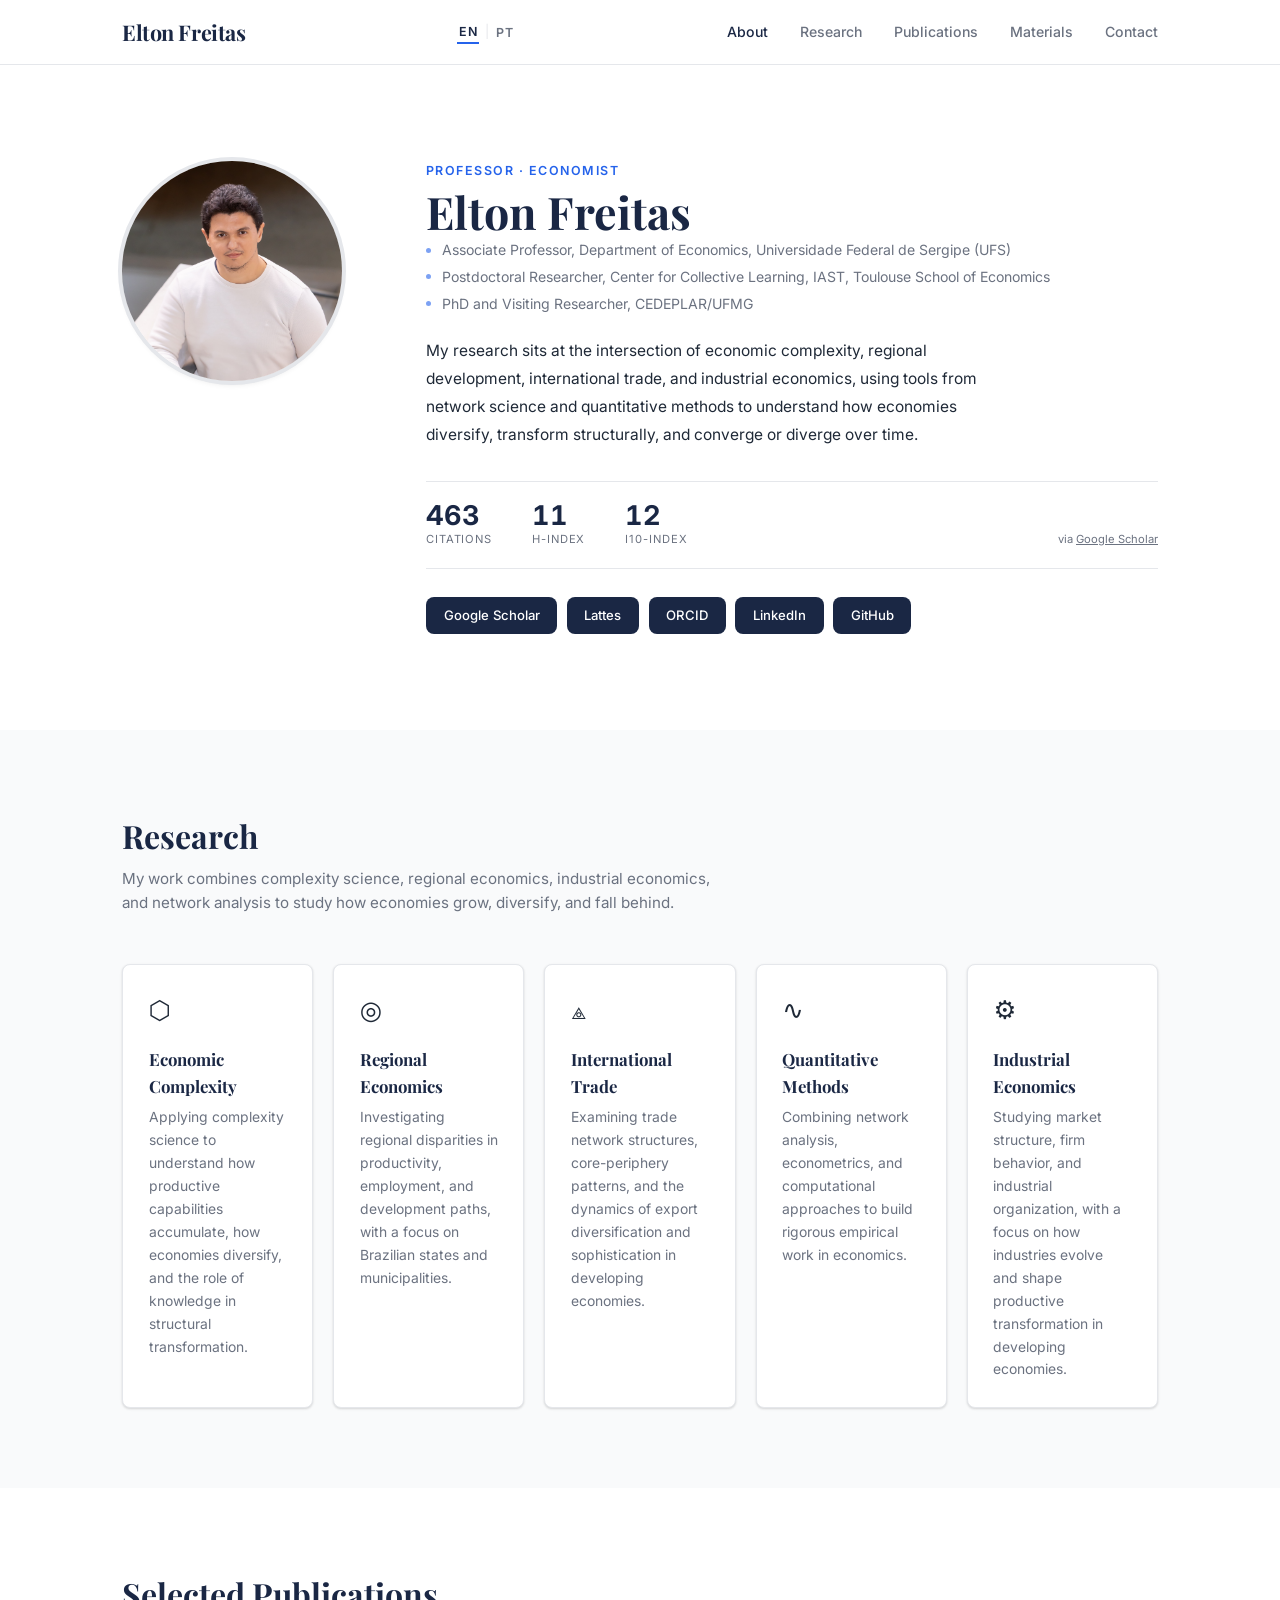
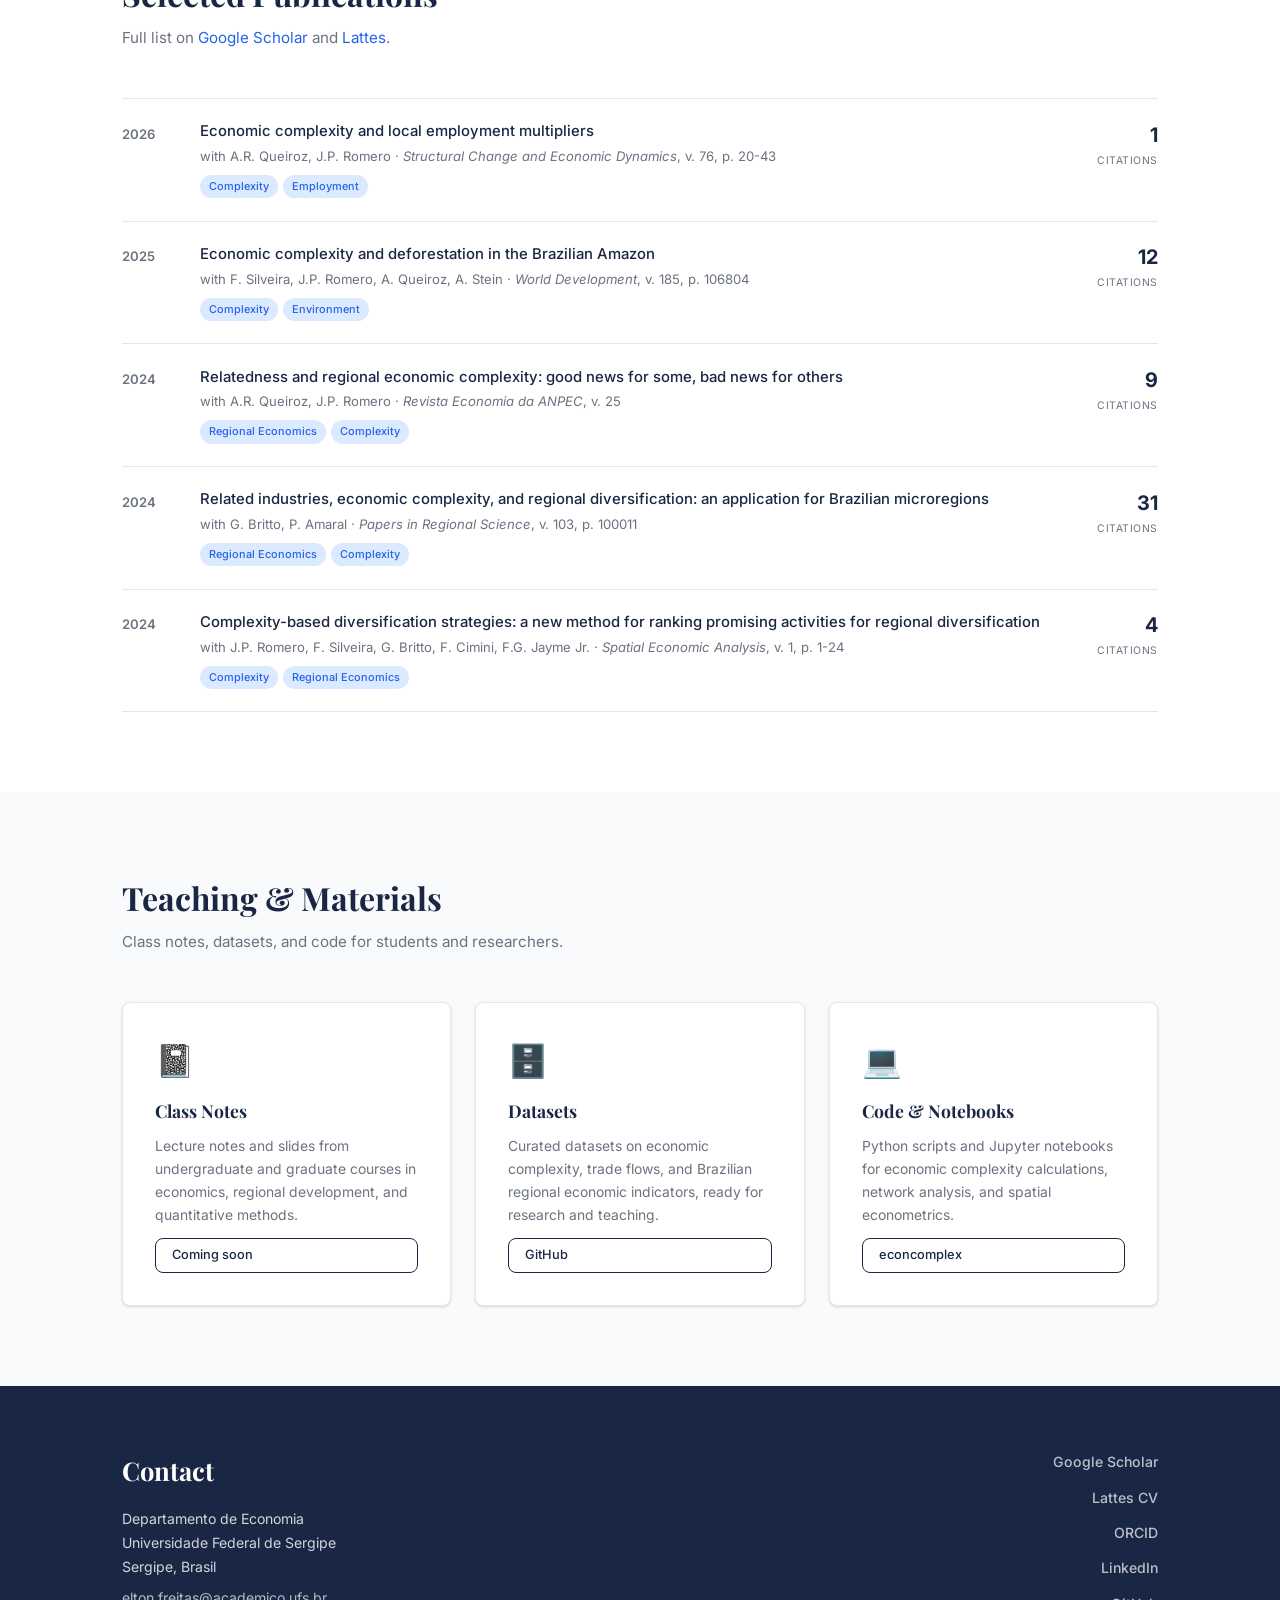
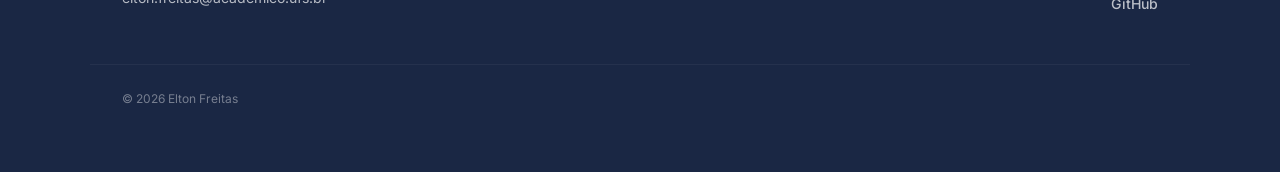
==== en/index.html @ b1643f3b "Initial release of personal academic website Bilingual (EN/PT) static site with bio, research areas," ====
<!DOCTYPE html>
<html lang="en" data-lang="en">
<head>
  <meta charset="UTF-8">
  <meta name="viewport" content="width=device-width, initial-scale=1.0">
  <title>Elton Freitas | Economist</title>
  <meta name="description" content="Personal website of Elton Freitas, Professor at Universidade Federal de Sergipe, researching economic complexity and regional economics.">

  <link rel="preconnect" href="https://fonts.googleapis.com">
  <link rel="preconnect" href="https://fonts.gstatic.com" crossorigin>
  <link href="https://fonts.googleapis.com/css2?family=Playfair+Display:wght@400;700&family=Inter:wght@300;400;500;600&display=swap" rel="stylesheet">
  <link rel="stylesheet" href="../style.css">
</head>
<body>

<!-- ========== NAVIGATION ========== -->
<header class="nav-header">
  <nav class="nav-container">
    <a href="#about" class="nav-logo">Elton Freitas</a>
    <div class="nav-right">
      <div class="lang-switch">
        <button class="lang-btn active" data-l="en">EN</button>
        <span class="lang-sep">|</span>
        <button class="lang-btn" data-l="pt">PT</button>
      </div>
      <button class="nav-toggle" id="navToggle" aria-label="Toggle menu">
        <span></span><span></span><span></span>
      </button>
    </div>
    <ul class="nav-links" id="navLinks">
      <li><a href="#about"        data-i18n="nav-about">About</a></li>
      <li><a href="#research"     data-i18n="nav-research">Research</a></li>
      <li><a href="#publications" data-i18n="nav-publications">Publications</a></li>
      <li><a href="#materials"    data-i18n="nav-materials">Materials</a></li>
      <li><a href="#contact"      data-i18n="nav-contact">Contact</a></li>
    </ul>
  </nav>
</header>

<!-- ========== ABOUT / HERO ========== -->
<section id="about" class="section-hero">
  <div class="container">
    <div class="hero-grid">

      <div class="hero-photo-col">
        <img src="../img/profile.jpg" alt="Elton Freitas" class="profile-photo">
      </div>

      <div class="hero-text-col">
        <p class="hero-label" data-i18n="hero-label">Professor · Economist</p>
        <h1 class="hero-name">Elton Freitas</h1>
        <ul class="hero-positions">
          <li data-i18n="pos-1">Associate Professor, Department of Economics, Universidade Federal de Sergipe (UFS)</li>
          <li data-i18n="pos-2">Postdoctoral Researcher, Center for Collective Learning, IAST, Toulouse School of Economics</li>
          <li data-i18n="pos-3">PhD and Visiting Researcher, CEDEPLAR/UFMG</li>
        </ul>

        <p class="hero-bio" data-i18n="hero-bio">
          My research sits at the intersection of economic complexity, regional development,
          international trade, and industrial economics, using tools from network science
          and quantitative methods to understand how economies diversify, transform
          structurally, and converge or diverge over time.
        </p>

        <div class="hero-metrics">
          <div class="metric">
            <span class="metric-val">463</span>
            <span class="metric-lbl" data-i18n="lbl-citations">Citations</span>
          </div>
          <div class="metric">
            <span class="metric-val">11</span>
            <span class="metric-lbl">h-index</span>
          </div>
          <div class="metric">
            <span class="metric-val">12</span>
            <span class="metric-lbl">i10-index</span>
          </div>
          <span class="metric-source">via <a href="https://scholar.google.com/citations?user=5jq6W3AAAAAJ" target="_blank" rel="noopener">Google Scholar</a></span>
        </div>

        <div class="hero-links">
          <a href="https://scholar.google.com/citations?user=5jq6W3AAAAAJ" target="_blank" rel="noopener" class="btn">Google Scholar</a>
          <a href="http://lattes.cnpq.br/7115134234408070" target="_blank" rel="noopener" class="btn">Lattes</a>
          <a href="https://orcid.org/0000-0001-8887-4471" target="_blank" rel="noopener" class="btn">ORCID</a>
          <a href="https://www.linkedin.com/in/eltonfreitas7/" target="_blank" rel="noopener" class="btn">LinkedIn</a>
          <a href="https://github.com/eltonfreitas" target="_blank" rel="noopener" class="btn">GitHub</a>
        </div>
      </div>

    </div>
  </div>
</section>

<!-- ========== RESEARCH ========== -->
<section id="research" class="section-alt">
  <div class="container">
    <h2 class="section-title" data-i18n="research-title">Research</h2>
    <p class="section-sub" data-i18n="research-sub">My work combines complexity science, regional economics, industrial economics, and network analysis to study how economies grow, diversify, and fall behind.</p>

    <div class="cards-4">

      <div class="card">
        <div class="card-icon">&#x2B21;</div>
        <h3 data-i18n="card-ec-title">Economic Complexity</h3>
        <p data-i18n="card-ec-desc">Applying complexity science to understand how productive capabilities accumulate, how economies diversify, and the role of knowledge in structural transformation.</p>
      </div>

      <div class="card">
        <div class="card-icon">&#x25CE;</div>
        <h3 data-i18n="card-re-title">Regional Economics</h3>
        <p data-i18n="card-re-desc">Investigating regional disparities in productivity, employment, and development paths, with a focus on Brazilian states and municipalities.</p>
      </div>

      <div class="card">
        <div class="card-icon">&#x27C1;</div>
        <h3 data-i18n="card-it-title">International Trade</h3>
        <p data-i18n="card-it-desc">Examining trade network structures, core-periphery patterns, and the dynamics of export diversification and sophistication in developing economies.</p>
      </div>

      <div class="card">
        <div class="card-icon">&#x223F;</div>
        <h3 data-i18n="card-qm-title">Quantitative Methods</h3>
        <p data-i18n="card-qm-desc">Combining network analysis, econometrics, and computational approaches to build rigorous empirical work in economics.</p>
      </div>

      <div class="card">
        <div class="card-icon">&#x2699;</div>
        <h3 data-i18n="card-ie-title">Industrial Economics</h3>
        <p data-i18n="card-ie-desc">Studying market structure, firm behavior, and industrial organization, with a focus on how industries evolve and shape productive transformation in developing economies.</p>
      </div>

    </div>
  </div>
</section>

<!-- ========== PUBLICATIONS ========== -->
<section id="publications" class="section-white">
  <div class="container">
    <h2 class="section-title" data-i18n="pub-title">Selected Publications</h2>
    <p class="section-sub" data-i18n="pub-sub">Full list on <a href="https://scholar.google.com/citations?user=5jq6W3AAAAAJ" target="_blank" rel="noopener">Google Scholar</a> and <a href="http://lattes.cnpq.br/7115134234408070" target="_blank" rel="noopener">Lattes</a>.</p>

    <div class="pub-list">

      <div class="pub-item">
        <div class="pub-year">2026</div>
        <div class="pub-content">
          <p class="pub-title">Economic complexity and local employment multipliers</p>
          <p class="pub-meta" data-i18n="pub-meta-1">with A.R. Queiroz, J.P. Romero &middot; <em>Structural Change and Economic Dynamics</em>, v. 76, p. 20-43</p>
          <div class="pub-tags">
            <span class="tag" data-i18n="tag-complexity">Complexity</span>
            <span class="tag" data-i18n="tag-employment">Employment</span>
          </div>
        </div>
        <div class="pub-cites"><span>1</span><small data-i18n="lbl-citations">citations</small></div>
      </div>

      <div class="pub-item">
        <div class="pub-year">2025</div>
        <div class="pub-content">
          <p class="pub-title">Economic complexity and deforestation in the Brazilian Amazon</p>
          <p class="pub-meta" data-i18n="pub-meta-2">with F. Silveira, J.P. Romero, A. Queiroz, A. Stein &middot; <em>World Development</em>, v. 185, p. 106804</p>
          <div class="pub-tags">
            <span class="tag" data-i18n="tag-complexity">Complexity</span>
            <span class="tag" data-i18n="tag-environment">Environment</span>
          </div>
        </div>
        <div class="pub-cites"><span>12</span><small data-i18n="lbl-citations">citations</small></div>
      </div>

      <div class="pub-item">
        <div class="pub-year">2024</div>
        <div class="pub-content">
          <p class="pub-title">Relatedness and regional economic complexity: good news for some, bad news for others</p>
          <p class="pub-meta" data-i18n="pub-meta-3">with A.R. Queiroz, J.P. Romero &middot; <em>Revista Economia da ANPEC</em>, v. 25</p>
          <div class="pub-tags">
            <span class="tag" data-i18n="tag-regional">Regional Economics</span>
            <span class="tag" data-i18n="tag-complexity">Complexity</span>
          </div>
        </div>
        <div class="pub-cites"><span>9</span><small data-i18n="lbl-citations">citations</small></div>
      </div>

      <div class="pub-item">
        <div class="pub-year">2024</div>
        <div class="pub-content">
          <p class="pub-title">Related industries, economic complexity, and regional diversification: an application for Brazilian microregions</p>
          <p class="pub-meta" data-i18n="pub-meta-4">with G. Britto, P. Amaral &middot; <em>Papers in Regional Science</em>, v. 103, p. 100011</p>
          <div class="pub-tags">
            <span class="tag" data-i18n="tag-regional">Regional Economics</span>
            <span class="tag" data-i18n="tag-complexity">Complexity</span>
          </div>
        </div>
        <div class="pub-cites"><span>31</span><small data-i18n="lbl-citations">citations</small></div>
      </div>

      <div class="pub-item">
        <div class="pub-year">2024</div>
        <div class="pub-content">
          <p class="pub-title">Complexity-based diversification strategies: a new method for ranking promising activities for regional diversification</p>
          <p class="pub-meta" data-i18n="pub-meta-5">with J.P. Romero, F. Silveira, G. Britto, F. Cimini, F.G. Jayme Jr. &middot; <em>Spatial Economic Analysis</em>, v. 1, p. 1-24</p>
          <div class="pub-tags">
            <span class="tag" data-i18n="tag-complexity">Complexity</span>
            <span class="tag" data-i18n="tag-regional">Regional Economics</span>
          </div>
        </div>
        <div class="pub-cites"><span>4</span><small data-i18n="lbl-citations">citations</small></div>
      </div>

    </div>
  </div>
</section>

<!-- ========== MATERIALS ========== -->
<section id="materials" class="section-alt">
  <div class="container">
    <h2 class="section-title" data-i18n="mat-title">Teaching &amp; Materials</h2>
    <p class="section-sub" data-i18n="mat-sub">Class notes, datasets, and code for students and researchers.</p>

    <div class="cards-3">

      <div class="mat-card">
        <div class="mat-icon">&#x1F4D3;</div>
        <h3 data-i18n="mat-notes-title">Class Notes</h3>
        <p data-i18n="mat-notes-desc">Lecture notes and slides from undergraduate and graduate courses in economics, regional development, and quantitative methods.</p>
        <a href="#" class="btn-ghost" data-i18n="mat-notes-btn">Coming soon</a>
      </div>

      <div class="mat-card">
        <div class="mat-icon">&#x1F5C4;&#xFE0F;</div>
        <h3 data-i18n="mat-data-title">Datasets</h3>
        <p data-i18n="mat-data-desc">Curated datasets on economic complexity, trade flows, and Brazilian regional economic indicators, ready for research and teaching.</p>
        <a href="https://github.com/eltonfreitas" target="_blank" rel="noopener" class="btn-ghost">GitHub</a>
      </div>

      <div class="mat-card">
        <div class="mat-icon">&#x1F4BB;</div>
        <h3 data-i18n="mat-code-title">Code &amp; Notebooks</h3>
        <p data-i18n="mat-code-desc">Python scripts and Jupyter notebooks for economic complexity calculations, network analysis, and spatial econometrics.</p>
        <a href="https://github.com/eltonfreitas/econcomplex" target="_blank" rel="noopener" class="btn-ghost">econcomplex</a>
      </div>

    </div>
  </div>
</section>

<!-- ========== CONTACT / FOOTER ========== -->
<footer id="contact" class="section-dark">
  <div class="container">
    <div class="footer-grid">

      <div>
        <h2 data-i18n="contact-title">Contact</h2>
        <p>
          Departamento de Economia<br>
          Universidade Federal de Sergipe<br>
          Sergipe, Brasil
        </p>
        <p><a href="mailto:elton.freitas@academico.ufs.br">elton.freitas@academico.ufs.br</a></p>
      </div>

      <div class="footer-links">
        <a href="https://scholar.google.com/citations?user=5jq6W3AAAAAJ" target="_blank" rel="noopener">Google Scholar</a>
        <a href="http://lattes.cnpq.br/7115134234408070" target="_blank" rel="noopener">Lattes CV</a>
        <a href="https://orcid.org/0000-0001-8887-4471" target="_blank" rel="noopener">ORCID</a>
        <a href="https://www.linkedin.com/in/eltonfreitas7/" target="_blank" rel="noopener">LinkedIn</a>
        <a href="https://github.com/eltonfreitas" target="_blank" rel="noopener">GitHub</a>
      </div>

    </div>
  </div>
  <div class="footer-bar">
    <p>&copy; 2026 Elton Freitas</p>
  </div>
</footer>

<script src="../script.js"></script>
</body>
</html>
---- style.css ----
/* ===== Reset & Variables ===== */
*, *::before, *::after { box-sizing: border-box; margin: 0; padding: 0; }

:root {
  --navy:        #1a2744;
  --navy-light:  #2d3f6e;
  --accent:      #2563eb;
  --accent-bg:   #dbeafe;
  --text:        #1f2937;
  --muted:       #6b7280;
  --bg:          #ffffff;
  --bg-alt:      #f9fafb;
  --border:      #e5e7eb;

  --serif: 'Playfair Display', Georgia, serif;
  --sans:  'Inter', system-ui, sans-serif;

  --max-w:  1100px;
  --r:      8px;
  --sh:     0 1px 3px rgba(0,0,0,.10), 0 1px 2px rgba(0,0,0,.06);
  --sh-md:  0 4px 6px -1px rgba(0,0,0,.10), 0 2px 4px -1px rgba(0,0,0,.06);
}

html { scroll-behavior: smooth; }

body {
  font-family: var(--sans);
  color: var(--text);
  background: var(--bg);
  line-height: 1.6;
  font-size: 16px;
}

a { color: var(--accent); text-decoration: none; }
a:hover { text-decoration: underline; }

/* ===== Navigation ===== */
.nav-header {
  position: sticky;
  top: 0;
  z-index: 100;
  background: rgba(255,255,255,.95);
  backdrop-filter: blur(10px);
  border-bottom: 1px solid var(--border);
}

.nav-container {
  max-width: var(--max-w);
  margin: 0 auto;
  padding: 0 2rem;
  height: 64px;
  display: flex;
  align-items: center;
  justify-content: space-between;
}

.nav-logo {
  font-family: var(--serif);
  font-size: 1.35rem;
  font-weight: 700;
  color: var(--navy);
  letter-spacing: -.02em;
  text-decoration: none;
}

.nav-links {
  display: flex;
  gap: 2rem;
  list-style: none;
}

.nav-links a {
  color: var(--muted);
  font-size: .88rem;
  font-weight: 500;
  text-decoration: none;
  transition: color .15s;
}
.nav-links a:hover { color: var(--navy); }

.nav-right {
  display: flex;
  align-items: center;
  gap: 1rem;
}

.lang-switch {
  display: flex;
  align-items: center;
  gap: .35rem;
}
.lang-sep { color: var(--border); font-size: .8rem; }
.lang-btn {
  background: none;
  border: none;
  cursor: pointer;
  font-family: var(--sans);
  font-size: .78rem;
  font-weight: 600;
  letter-spacing: .06em;
  color: var(--muted);
  padding: .2rem .1rem;
  transition: color .15s;
}
.lang-btn:hover  { color: var(--navy); }
.lang-btn.active { color: var(--navy); border-bottom: 2px solid var(--accent); }

.nav-toggle {
  display: none;
  flex-direction: column;
  gap: 5px;
  background: none;
  border: none;
  cursor: pointer;
  padding: 4px;
}
.nav-toggle span {
  display: block;
  width: 24px; height: 2px;
  background: var(--text);
  border-radius: 2px;
  transition: all .3s;
}

/* ===== Layout helpers ===== */
.container {
  max-width: var(--max-w);
  margin: 0 auto;
  padding: 0 2rem;
}

.section-hero  { padding: 6rem 0; }
.section-alt   { padding: 5rem 0; background: var(--bg-alt); }
.section-white { padding: 5rem 0; }
.section-dark  { padding: 4rem 0; background: var(--navy); color: #fff; }

.section-title {
  font-family: var(--serif);
  font-size: 2rem;
  color: var(--navy);
  margin-bottom: .4rem;
}
.section-sub {
  color: var(--muted);
  font-size: .95rem;
  margin-bottom: 3rem;
  max-width: 600px;
}
.section-sub a { color: var(--accent); }

/* ===== Hero ===== */
.hero-grid {
  display: grid;
  grid-template-columns: 240px 1fr;
  gap: 4rem;
  align-items: start;
}

.profile-photo {
  width: 220px; height: 220px;
  border-radius: 50%;
  object-fit: cover;
  object-position: center 12%;
  box-shadow: 0 0 0 4px var(--border), var(--sh-md);
  display: block;
}

.hero-label {
  font-size: .78rem;
  font-weight: 600;
  letter-spacing: .12em;
  text-transform: uppercase;
  color: var(--accent);
  margin-bottom: .4rem;
}
.hero-name {
  font-family: var(--serif);
  font-size: 2.8rem;
  color: var(--navy);
  line-height: 1.1;
  margin-bottom: .2rem;
}
.hero-inst {
  font-size: 1rem;
  color: var(--muted);
  margin-bottom: 1.4rem;
}
.hero-positions {
  list-style: none;
  display: flex;
  flex-direction: column;
  gap: .45rem;
  margin-bottom: 1.5rem;
}
.hero-positions li {
  font-size: .88rem;
  color: var(--muted);
  padding-left: 1rem;
  position: relative;
  line-height: 1.4;
}
.hero-positions li::before {
  content: '';
  position: absolute;
  left: 0;
  top: .55em;
  width: 5px;
  height: 5px;
  border-radius: 50%;
  background: var(--accent);
  opacity: .6;
}

.hero-bio {
  font-size: .97rem;
  line-height: 1.8;
  color: var(--text);
  max-width: 580px;
  margin-bottom: 2rem;
}

.hero-metrics {
  display: flex;
  gap: 2.5rem;
  padding: 1.2rem 0;
  border-top: 1px solid var(--border);
  border-bottom: 1px solid var(--border);
  margin-bottom: 1.75rem;
}
.metric { display: flex; flex-direction: column; }
.metric-val {
  font-size: 1.7rem;
  font-weight: 700;
  color: var(--navy);
  font-feature-settings: "tnum";
  line-height: 1.1;
}
.metric-lbl {
  font-size: .7rem;
  text-transform: uppercase;
  letter-spacing: .08em;
  color: var(--muted);
}

.metric-source {
  align-self: flex-end;
  font-size: .7rem;
  color: var(--muted);
  margin-left: auto;
}
.metric-source a { color: var(--muted); text-decoration: underline; }
.metric-source a:hover { color: var(--accent); }

.hero-links { display: flex; flex-wrap: wrap; gap: .6rem; }

.btn {
  display: inline-block;
  padding: .48rem 1.1rem;
  border-radius: var(--r);
  background: var(--navy);
  color: #fff;
  font-size: .82rem;
  font-weight: 500;
  text-decoration: none;
  transition: background .15s;
}
.btn:hover { background: var(--navy-light); text-decoration: none; }


.btn-ghost {
  display: inline-block;
  padding: .42rem 1rem;
  border-radius: var(--r);
  border: 1.5px solid var(--navy);
  color: var(--navy);
  font-size: .8rem;
  font-weight: 500;
  text-decoration: none;
  transition: all .15s;
}
.btn-ghost:hover { background: var(--navy); color: #fff; text-decoration: none; }

/* ===== Research cards ===== */
.cards-4 {
  display: grid;
  grid-template-columns: repeat(auto-fit, minmax(185px, 1fr));
  gap: 1.25rem;
}

.card {
  background: #fff;
  border: 1px solid var(--border);
  border-radius: var(--r);
  padding: 1.6rem;
  box-shadow: var(--sh);
  transition: box-shadow .2s, transform .2s;
}
.card:hover { box-shadow: var(--sh-md); transform: translateY(-2px); }

.card-icon { font-size: 1.6rem; margin-bottom: .9rem; }
.card h3 {
  font-family: var(--serif);
  font-size: 1.05rem;
  color: var(--navy);
  margin-bottom: .4rem;
}
.card p { font-size: .87rem; color: var(--muted); line-height: 1.65; }

/* ===== Publications ===== */
.pub-list { display: flex; flex-direction: column; }

.pub-item {
  display: grid;
  grid-template-columns: 58px 1fr 72px;
  gap: 1.25rem;
  padding: 1.4rem 0;
  border-bottom: 1px solid var(--border);
  align-items: start;
}
.pub-item:first-child { border-top: 1px solid var(--border); }

.pub-year {
  font-size: .82rem;
  font-weight: 600;
  color: var(--muted);
  padding-top: .15rem;
}
.pub-title {
  font-size: .93rem;
  font-weight: 500;
  color: var(--navy);
  line-height: 1.45;
  margin-bottom: .2rem;
}
.pub-meta {
  font-size: .82rem;
  color: var(--muted);
  margin-bottom: .5rem;
}
.pub-tags { display: flex; flex-wrap: wrap; gap: .35rem; }
.tag {
  font-size: .68rem;
  padding: .18rem .55rem;
  background: var(--accent-bg);
  color: var(--accent);
  border-radius: 20px;
  font-weight: 500;
}

.pub-cites { text-align: right; padding-top: .15rem; }
.pub-cites span { display: block; font-size: 1.25rem; font-weight: 700; color: var(--navy); line-height: 1.1; }
.pub-cites small { font-size: .65rem; color: var(--muted); text-transform: uppercase; letter-spacing: .05em; }

/* ===== Materials ===== */
.cards-3 {
  display: grid;
  grid-template-columns: repeat(auto-fit, minmax(260px, 1fr));
  gap: 1.5rem;
}

.mat-card {
  background: #fff;
  border: 1px solid var(--border);
  border-radius: var(--r);
  padding: 2rem;
  box-shadow: var(--sh);
  display: flex;
  flex-direction: column;
  gap: .65rem;
  transition: box-shadow .2s, transform .2s;
}
.mat-card:hover { box-shadow: var(--sh-md); transform: translateY(-2px); }

.mat-icon { font-size: 2rem; }
.mat-card h3 {
  font-family: var(--serif);
  font-size: 1.1rem;
  color: var(--navy);
}
.mat-card p { font-size: .87rem; color: var(--muted); line-height: 1.65; flex: 1; }

/* ===== Footer / Contact ===== */
.footer-grid {
  display: grid;
  grid-template-columns: 1fr 1fr;
  gap: 3rem;
  padding-bottom: 3rem;
}

.footer-grid h2 {
  font-family: var(--serif);
  font-size: 1.6rem;
  margin-bottom: 1rem;
}
.footer-grid p {
  font-size: .88rem;
  opacity: .8;
  margin-bottom: .4rem;
  line-height: 1.7;
}
.footer-grid a { color: rgba(255,255,255,.85); }
.footer-grid a:hover { color: #fff; text-decoration: underline; }

.footer-links {
  display: flex;
  flex-direction: column;
  gap: .8rem;
  align-items: flex-end;
  justify-content: center;
}
.footer-links a {
  color: rgba(255,255,255,.7);
  font-size: .88rem;
  font-weight: 500;
  text-decoration: none;
  transition: color .15s;
}
.footer-links a:hover { color: #fff; }

.footer-bar {
  max-width: var(--max-w);
  margin: 0 auto;
  padding: 1.5rem 2rem 0;
  border-top: 1px solid rgba(255,255,255,.12);
  font-size: .75rem;
  opacity: .4;
}

/* ===== Responsive ===== */
@media (max-width: 768px) {
  .nav-toggle { display: flex; }

  .nav-links {
    display: none;
    position: absolute;
    top: 64px; left: 0; right: 0;
    background: #fff;
    flex-direction: column;
    padding: 1.25rem 2rem;
    gap: 1rem;
    border-bottom: 1px solid var(--border);
    box-shadow: var(--sh-md);
  }
  .nav-links.open { display: flex; }

  .hero-grid {
    grid-template-columns: 1fr;
    gap: 2rem;
    text-align: center;
  }
  .hero-photo-col { display: flex; justify-content: center; }
  .hero-metrics   { justify-content: center; }
  .hero-links     { justify-content: center; }
  .hero-bio       { margin-left: auto; margin-right: auto; }

  .hero-name { font-size: 2.1rem; }

  .pub-item {
    grid-template-columns: 52px 1fr;
    grid-template-rows: auto auto;
  }
  .pub-cites { grid-column: 2; text-align: left; }

  .footer-grid {
    grid-template-columns: 1fr;
    gap: 2rem;
  }
  .footer-links {
    align-items: flex-start;
    flex-direction: row;
    flex-wrap: wrap;
    gap: 1rem;
  }
}
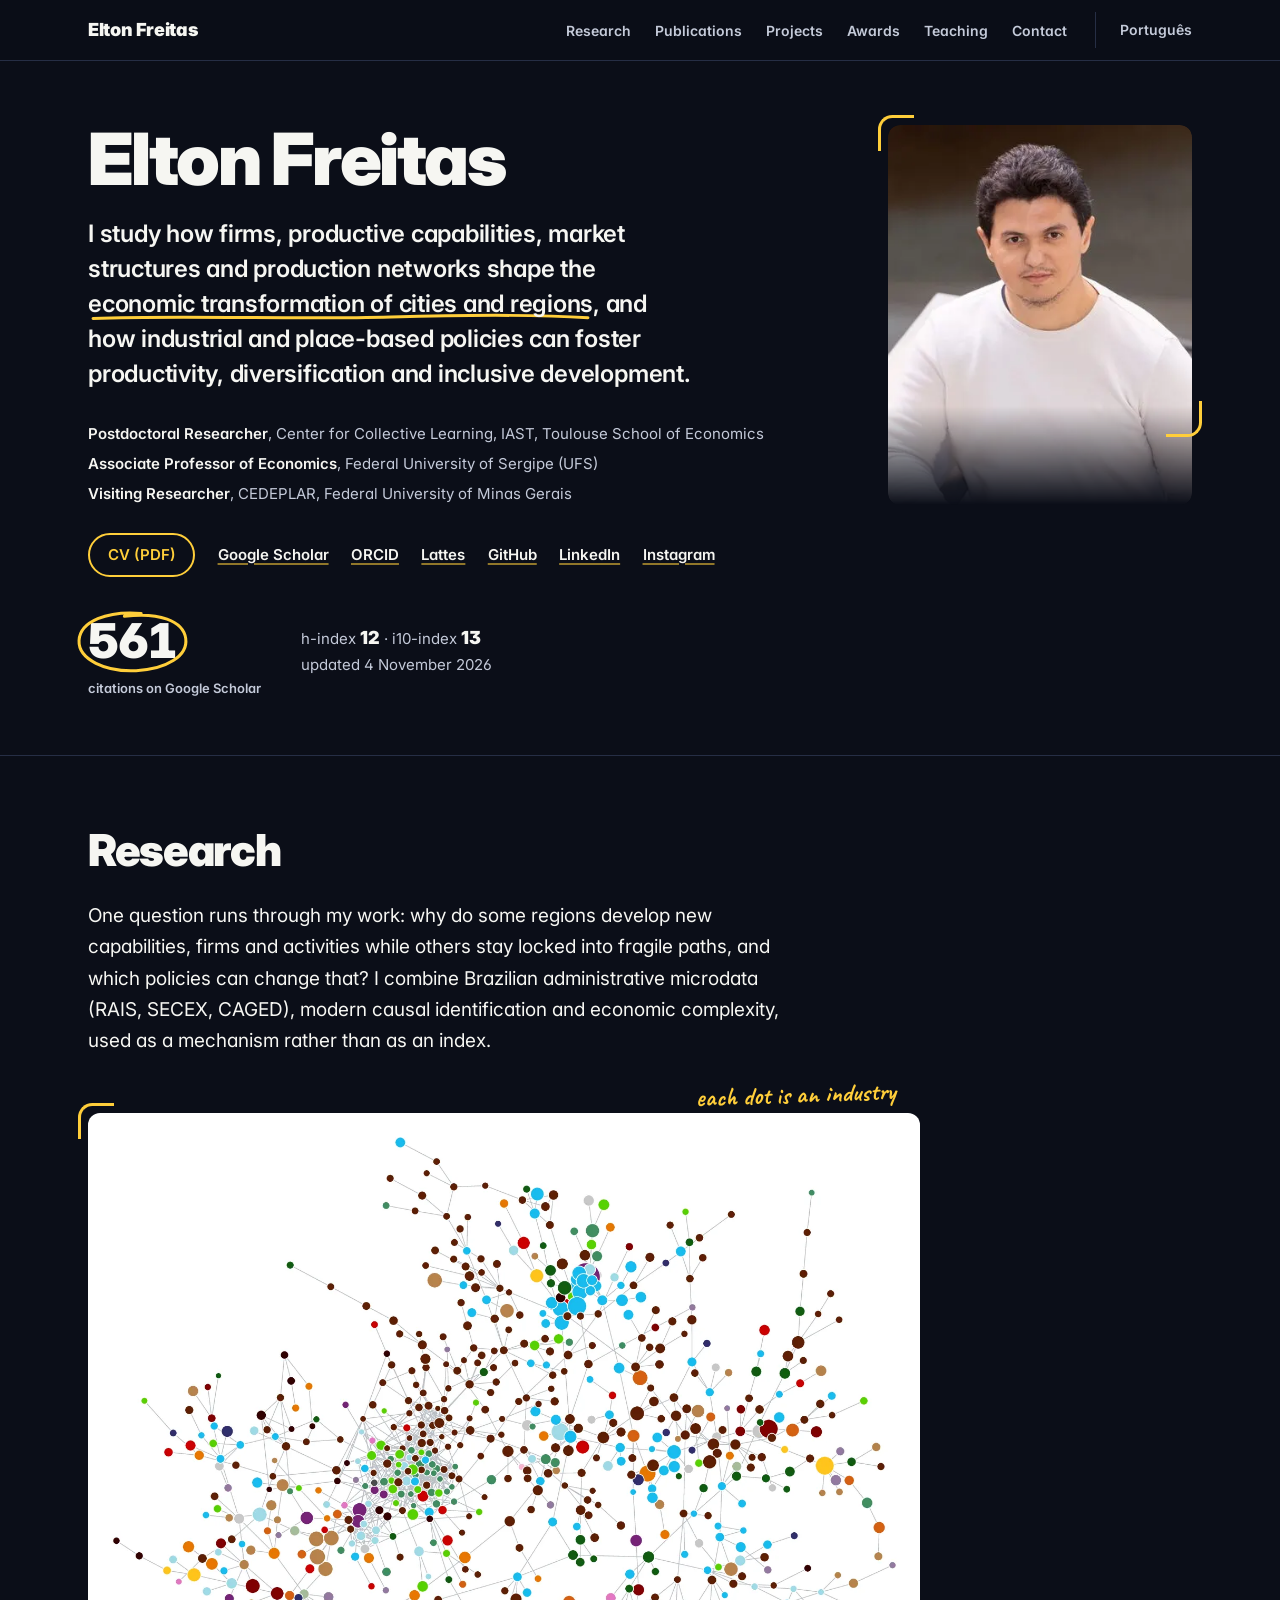
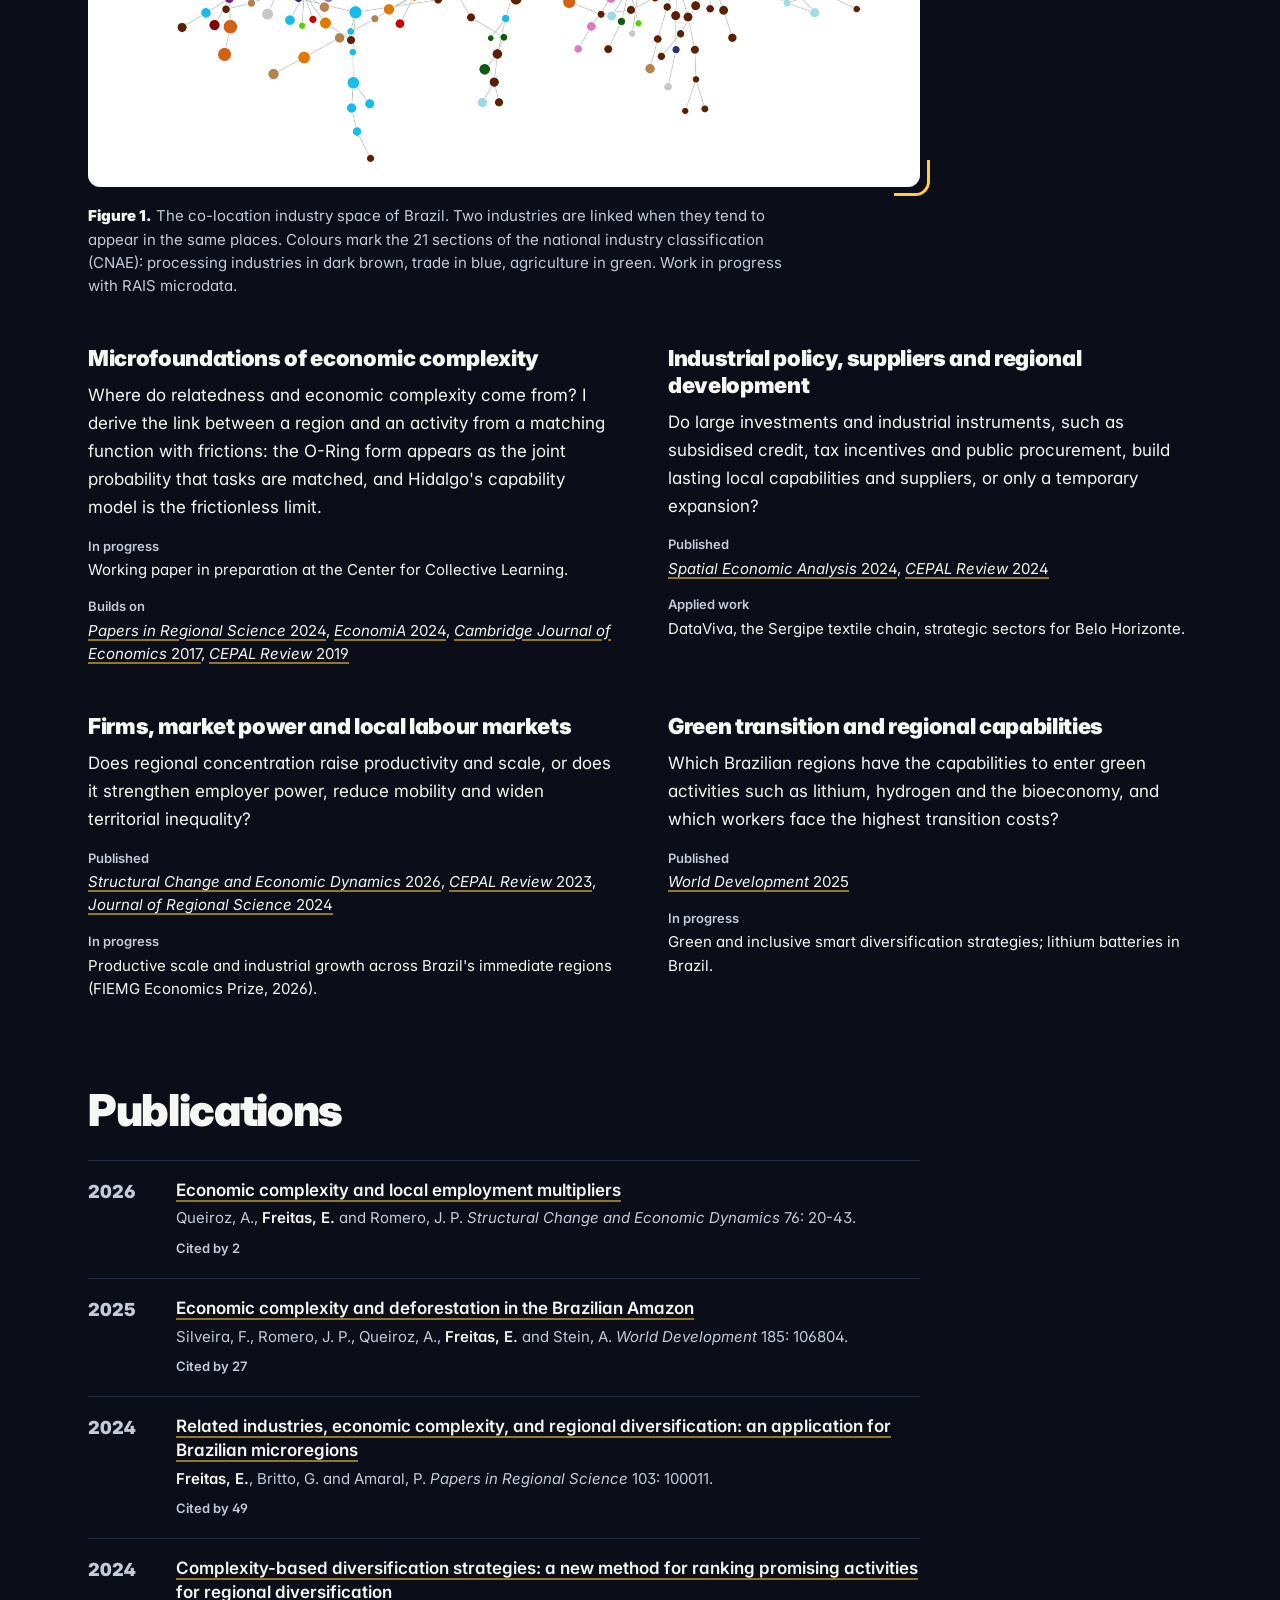
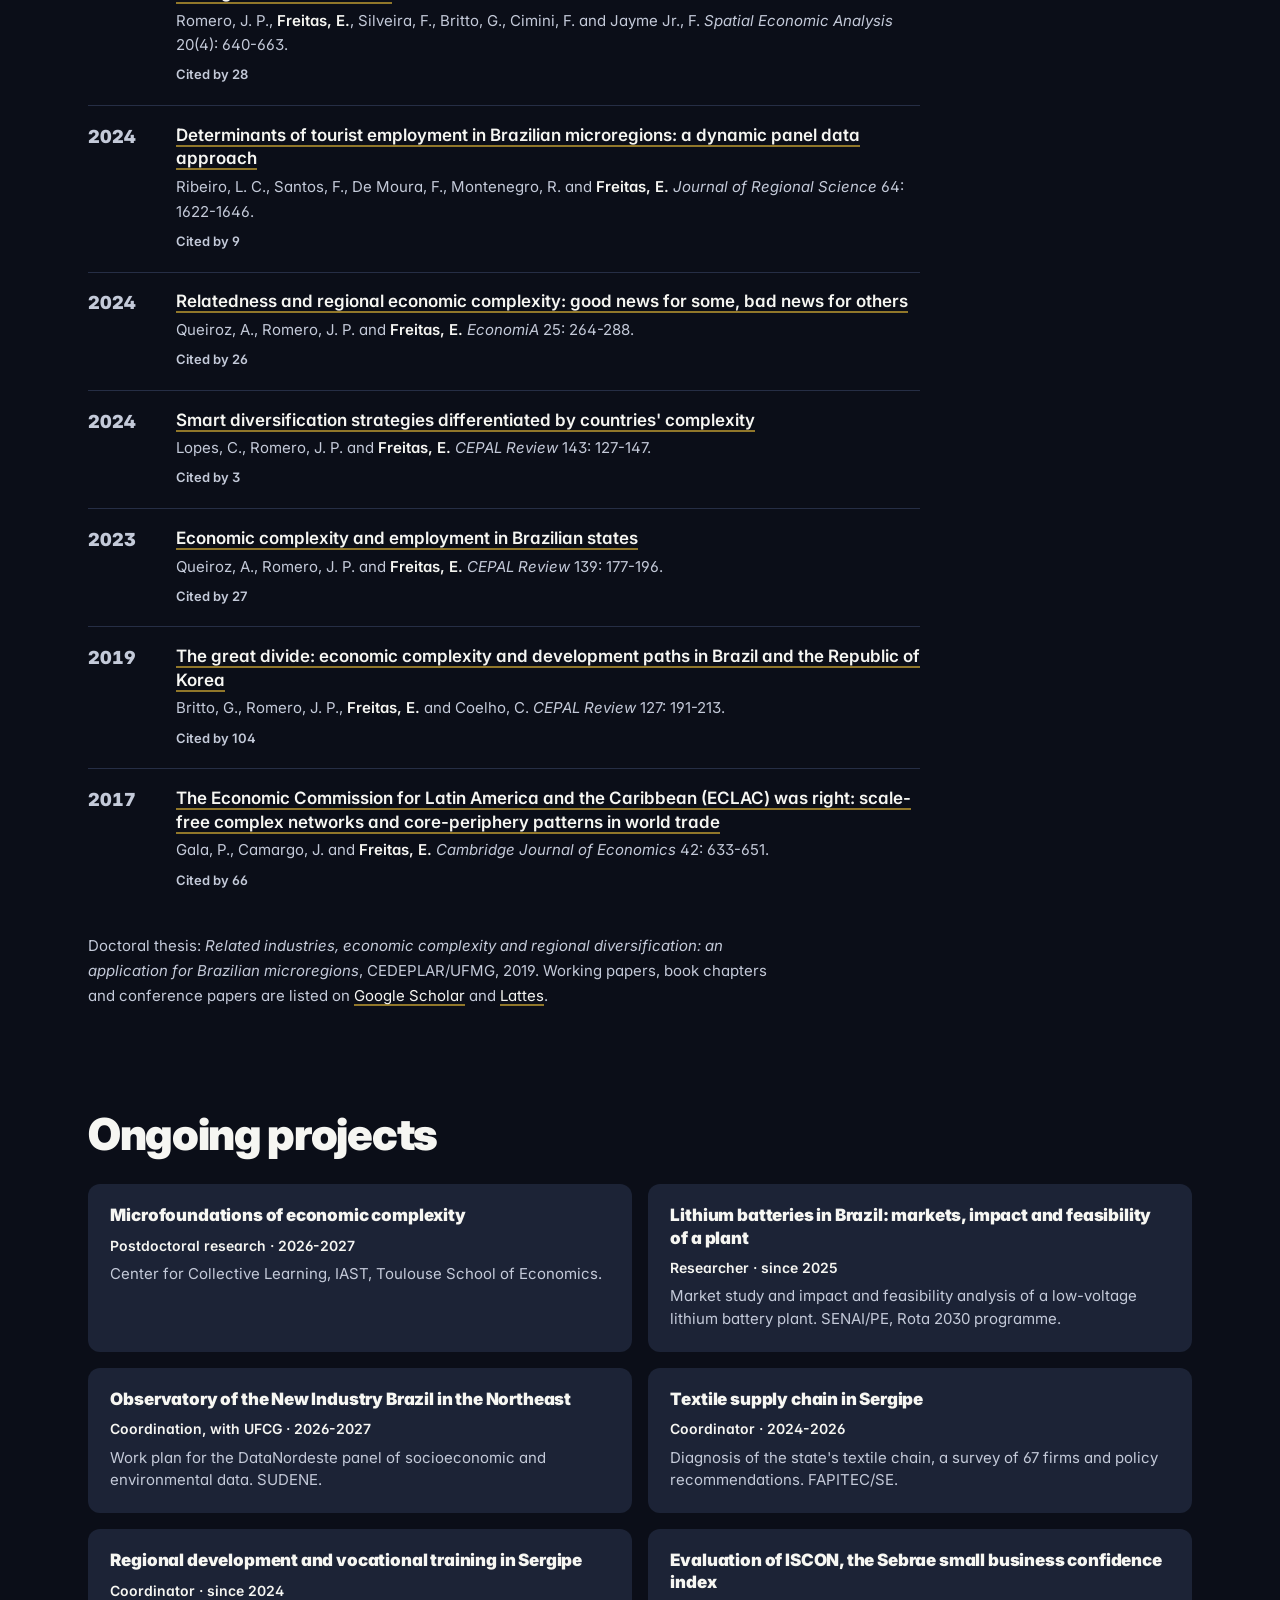
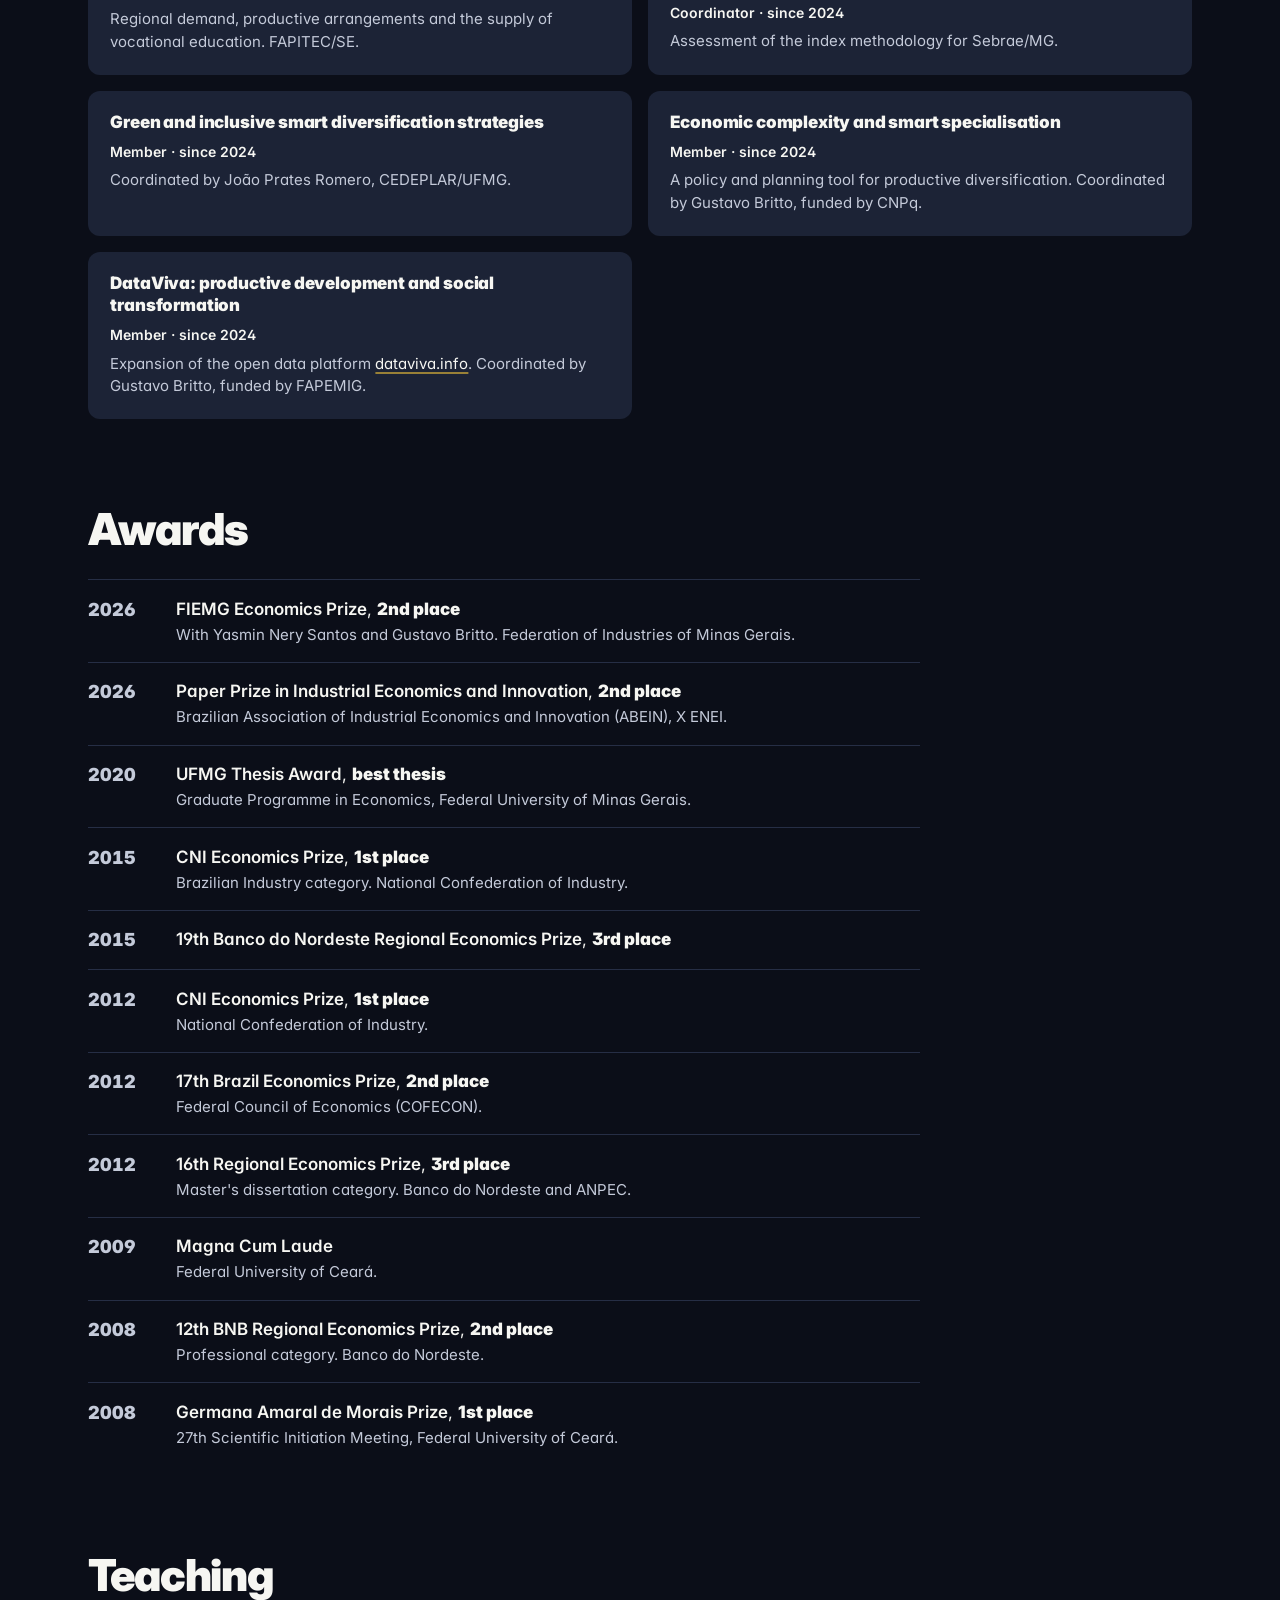
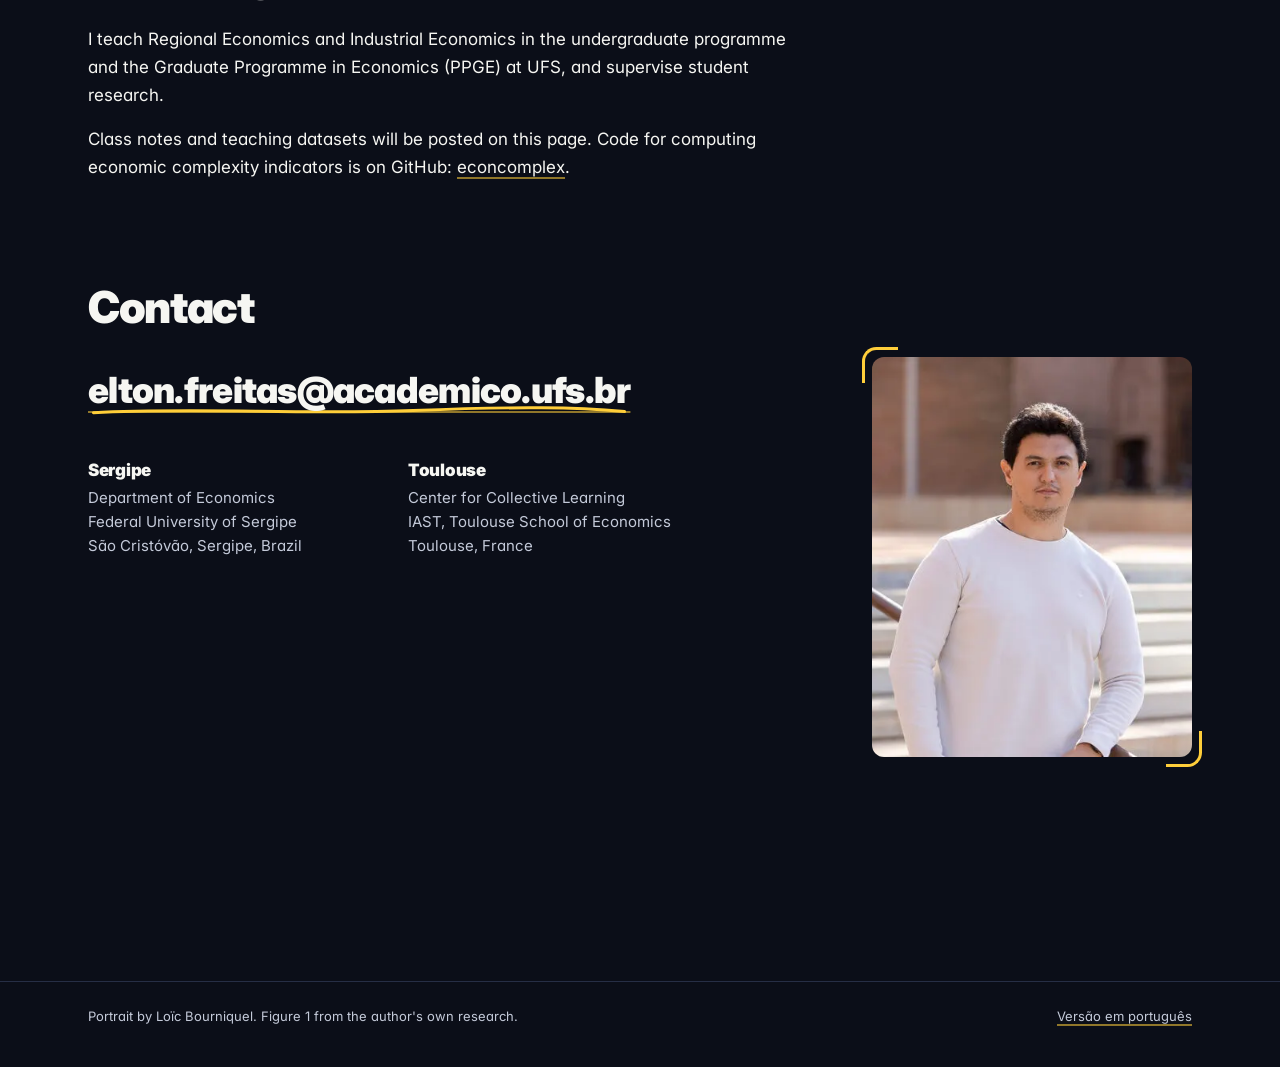
==== commit 8f4a752b: "Redesign personal site in the owner's own style New layout in the owner's working style: night-blue " ====
--- a/en/index.html
+++ b/en/index.html
@@ -1,278 +1,383 @@
 <!DOCTYPE html>
-<html lang="en" data-lang="en">
+<html lang="en">
 <head>
-  <meta charset="UTF-8">
-  <meta name="viewport" content="width=device-width, initial-scale=1.0">
-  <title>Elton Freitas | Economist</title>
-  <meta name="description" content="Personal website of Elton Freitas, Professor at Universidade Federal de Sergipe, researching economic complexity and regional economics.">
-
+  <meta charset="utf-8">
+  <meta name="viewport" content="width=device-width, initial-scale=1">
+  <title>Elton Freitas, economist</title>
+  <meta name="description" content="Elton Freitas studies how firms, productive capabilities and production networks shape the economic transformation of cities and regions, and how industrial and place-based policies can foster productivity, diversification and inclusive development.">
+  <meta name="theme-color" content="#0b0e18">
+  <link rel="canonical" href="https://eltonfreitas.github.io/en/">
+  <link rel="alternate" hreflang="en" href="https://eltonfreitas.github.io/en/">
+  <link rel="alternate" hreflang="pt-BR" href="https://eltonfreitas.github.io/pt/">
+  <link rel="alternate" hreflang="x-default" href="https://eltonfreitas.github.io/en/">
+  <link rel="icon" href="../favicon.svg" type="image/svg+xml">
+
+  <meta property="og:type" content="profile">
+  <meta property="og:title" content="Elton Freitas, economist">
+  <meta property="og:description" content="Economics of productive transformation and regional development.">
+  <meta property="og:url" content="https://eltonfreitas.github.io/en/">
+  <meta property="og:image" content="https://eltonfreitas.github.io/img/web/industry-space.jpg">
+  <meta property="og:locale" content="en_GB">
+  <meta property="og:locale:alternate" content="pt_BR">
+  <meta name="twitter:card" content="summary_large_image">
+
+  <script>document.documentElement.classList.add("js");</script>
   <link rel="preconnect" href="https://fonts.googleapis.com">
   <link rel="preconnect" href="https://fonts.gstatic.com" crossorigin>
-  <link href="https://fonts.googleapis.com/css2?family=Playfair+Display:wght@400;700&family=Inter:wght@300;400;500;600&display=swap" rel="stylesheet">
-  <link rel="stylesheet" href="../style.css">
+  <link href="https://fonts.googleapis.com/css2?family=Caveat:wght@700&amp;family=Inter:opsz,wght@14..32,400;14..32,600;14..32,900&amp;display=swap" rel="stylesheet">
+  <link rel="stylesheet" href="../style.css?v=16">
+
+  <script type="application/ld+json">
+  {
+    "@context": "https://schema.org",
+    "@type": "Person",
+    "name": "Elton Eduardo Freitas",
+    "jobTitle": "Economist",
+    "email": "mailto:elton.freitas@academico.ufs.br",
+    "url": "https://eltonfreitas.github.io/en/",
+    "image": "https://eltonfreitas.github.io/img/web/portrait-720.jpg",
+    "affiliation": [
+      {"@type": "Organization", "name": "Federal University of Sergipe"},
+      {"@type": "Organization", "name": "Center for Collective Learning, IAST, Toulouse School of Economics"}
+    ],
+    "alumniOf": {"@type": "Organization", "name": "CEDEPLAR, Federal University of Minas Gerais"},
+    "sameAs": [
+      "https://scholar.google.com/citations?user=5jq6W3AAAAAJ",
+      "https://orcid.org/0000-0001-8887-4471",
+      "http://lattes.cnpq.br/7115134234408070",
+      "https://www.linkedin.com/in/eltonfreitas7/",
+      "https://www.instagram.com/eltonfreitas7/",
+      "https://github.com/eltonfreitas"
+    ]
+  }
+  </script>
 </head>
 <body>
-
-<!-- ========== NAVIGATION ========== -->
-<header class="nav-header">
-  <nav class="nav-container">
-    <a href="#about" class="nav-logo">Elton Freitas</a>
-    <div class="nav-right">
-      <div class="lang-switch">
-        <button class="lang-btn active" data-l="en">EN</button>
-        <span class="lang-sep">|</span>
-        <button class="lang-btn" data-l="pt">PT</button>
+<a class="skip" href="#content">Skip to content</a>
+
+<header class="masthead">
+  <div class="wrap">
+    <a class="home" href="#top">Elton Freitas</a>
+    <nav aria-label="Sections">
+      <ul>
+        <li><a href="#research">Research</a></li>
+        <li><a href="#publications">Publications</a></li>
+        <li><a href="#projects">Projects</a></li>
+        <li><a href="#awards">Awards</a></li>
+        <li><a href="#teaching">Teaching</a></li>
+        <li><a href="#contact">Contact</a></li>
+      </ul>
+    </nav>
+    <a class="lang" href="../pt/" hreflang="pt-BR" lang="pt-BR" data-lang-switch>Português</a>
+  </div>
+</header>
+
+<div class="intro" id="top">
+  <div class="wrap">
+    <div>
+      <h1>Elton Freitas</h1>
+      <p class="statement">I study how firms, productive capabilities, market structures and production networks shape the <span class="hand-under">economic transformation of cities and regions<svg viewBox="0 0 300 14" preserveAspectRatio="none" aria-hidden="true"><path d="M3 9 C 60 4, 120 11, 180 7 S 270 4, 297 8"/></svg></span>, and how industrial and place-based policies can foster productivity, diversification and inclusive development.</p>
+      <ul class="positions">
+        <li><b>Postdoctoral Researcher</b>, Center for Collective Learning, IAST, Toulouse School of Economics</li>
+        <li><b>Associate Professor of Economics</b>, Federal University of Sergipe (UFS)</li>
+        <li><b>Visiting Researcher</b>, CEDEPLAR, Federal University of Minas Gerais</li>
+      </ul>
+      <ul class="links">
+        <li><a class="cv" href="../files/CV_Elton_Freitas_EN.pdf">CV (PDF)</a></li>
+        <li><a href="https://scholar.google.com/citations?user=5jq6W3AAAAAJ">Google Scholar</a></li>
+        <li><a href="https://orcid.org/0000-0001-8887-4471">ORCID</a></li>
+        <li><a href="http://lattes.cnpq.br/7115134234408070">Lattes</a></li>
+        <li><a href="https://github.com/eltonfreitas">GitHub</a></li>
+        <li><a href="https://www.linkedin.com/in/eltonfreitas7/">LinkedIn</a></li>
+        <li><a href="https://www.instagram.com/eltonfreitas7/">Instagram</a></li>
+      </ul>
+      <div class="metrics">
+        <div>
+          <span class="hand-circle"><span class="big" data-metric="citations">561</span><svg viewBox="0 0 140 90" preserveAspectRatio="none" aria-hidden="true"><path d="M80 6 C 40 2, 7 17, 6 43 C 5 69, 38 86, 74 84 C 110 82, 136 64, 133 40 C 130 16, 101 4, 60 10"/></svg></span>
+          <span class="label">citations on Google Scholar</span>
+        </div>
+        <p class="small">h-index <strong data-metric="h_index">12</strong> · i10-index <strong data-metric="i10_index">13</strong><br>
+          updated <time data-metric-date datetime="2026-11-04">4 November 2026</time></p>
       </div>
-      <button class="nav-toggle" id="navToggle" aria-label="Toggle menu">
-        <span></span><span></span><span></span>
-      </button>
     </div>
-    <ul class="nav-links" id="navLinks">
-      <li><a href="#about"        data-i18n="nav-about">About</a></li>
-      <li><a href="#research"     data-i18n="nav-research">Research</a></li>
-      <li><a href="#publications" data-i18n="nav-publications">Publications</a></li>
-      <li><a href="#materials"    data-i18n="nav-materials">Materials</a></li>
-      <li><a href="#contact"      data-i18n="nav-contact">Contact</a></li>
-    </ul>
-  </nav>
-</header>
-
-<!-- ========== ABOUT / HERO ========== -->
-<section id="about" class="section-hero">
-  <div class="container">
-    <div class="hero-grid">
-
-      <div class="hero-photo-col">
-        <img src="../img/profile.jpg" alt="Elton Freitas" class="profile-photo">
+    <figure class="frame portrait">
+      <picture>
+        <source type="image/webp" srcset="../img/web/portrait-360.webp 360w, ../img/web/portrait-720.webp 720w" sizes="(max-width: 48rem) 10rem, 19rem">
+        <img src="../img/web/portrait-720.jpg" srcset="../img/web/portrait-360.jpg 360w, ../img/web/portrait-720.jpg 720w" sizes="(max-width: 48rem) 10rem, 19rem" width="720" height="900" alt="Portrait of Elton Freitas">
+      </picture>
+    </figure>
+  </div>
+</div>
+
+<main id="content">
+  <div class="wrap">
+
+    <section id="research">
+      <h2>Research</h2>
+      <p class="lead">One question runs through my work: why do some regions develop new capabilities, firms and activities while others stay locked into fragile paths, and which policies can change that? I combine Brazilian administrative microdata (RAIS, SECEX, CAGED), modern causal identification and economic complexity, used as a mechanism rather than as an index.</p>
+
+      <figure class="figure">
+        <div class="panel frame">
+          <span class="note" aria-hidden="true">each dot is an industry</span>
+          <a href="../img/web/industry-space.jpg" title="Open Figure 1 at full size">
+            <picture>
+              <source type="image/webp" srcset="../img/web/industry-space.webp">
+              <img src="../img/web/industry-space.jpg" width="1518" height="1218" loading="lazy" decoding="async" alt="A network of several hundred coloured dots joined by thin grey lines. A dense core of manufacturing industries sits at the centre left, with branches of trade, services and agriculture spreading outward.">
+            </picture>
+          </a>
+        </div>
+        <figcaption><b>Figure 1.</b> The co-location industry space of Brazil. Two industries are linked when they tend to appear in the same places. Colours mark the 21 sections of the national industry classification (CNAE): processing industries in dark brown, trade in blue, agriculture in green. Work in progress with RAIS microdata.</figcaption>
+      </figure>
+
+      <div class="axes">
+        <article class="axis">
+          <h3>Microfoundations of economic complexity</h3>
+          <p class="question">Where do relatedness and economic complexity come from? I derive the link between a region and an activity from a matching function with frictions: the O-Ring form appears as the joint probability that tasks are matched, and Hidalgo's capability model is the frictionless limit.</p>
+          <dl>
+            <dt>In progress</dt>
+            <dd>Working paper in preparation at the Center for Collective Learning.</dd>
+            <dt>Builds on</dt>
+            <dd><a href="https://doi.org/10.1016/j.pirs.2024.100011"><cite>Papers in Regional Science</cite> 2024</a>, <a href="https://doi.org/10.1108/econ-11-2023-0185"><cite>EconomiA</cite> 2024</a>, <a href="https://doi.org/10.1093/cje/bex057"><cite>Cambridge Journal of Economics</cite> 2017</a>, <a href="https://doi.org/10.18356/d06fff2f-en"><cite>CEPAL Review</cite> 2019</a></dd>
+          </dl>
+        </article>
+
+        <article class="axis">
+          <h3>Industrial policy, suppliers and regional development</h3>
+          <p class="question">Do large investments and industrial instruments, such as subsidised credit, tax incentives and public procurement, build lasting local capabilities and suppliers, or only a temporary expansion?</p>
+          <dl>
+            <dt>Published</dt>
+            <dd><a href="https://doi.org/10.1080/17421772.2024.2384744"><cite>Spatial Economic Analysis</cite> 2024</a>, <a href="https://doi.org/10.18356/16840348-2024-143-7"><cite>CEPAL Review</cite> 2024</a></dd>
+            <dt>Applied work</dt>
+            <dd>DataViva, the Sergipe textile chain, strategic sectors for Belo Horizonte.</dd>
+          </dl>
+        </article>
+
+        <article class="axis">
+          <h3>Firms, market power and local labour markets</h3>
+          <p class="question">Does regional concentration raise productivity and scale, or does it strengthen employer power, reduce mobility and widen territorial inequality?</p>
+          <dl>
+            <dt>Published</dt>
+            <dd><a href="https://doi.org/10.1016/j.strueco.2025.11.005"><cite>Structural Change and Economic Dynamics</cite> 2026</a>, <a href="https://doi.org/10.18356/16840348-2023-139-9"><cite>CEPAL Review</cite> 2023</a>, <a href="https://doi.org/10.1111/jors.12723"><cite>Journal of Regional Science</cite> 2024</a></dd>
+            <dt>In progress</dt>
+            <dd>Productive scale and industrial growth across Brazil's immediate regions (FIEMG Economics Prize, 2026).</dd>
+          </dl>
+        </article>
+
+        <article class="axis">
+          <h3>Green transition and regional capabilities</h3>
+          <p class="question">Which Brazilian regions have the capabilities to enter green activities such as lithium, hydrogen and the bioeconomy, and which workers face the highest transition costs?</p>
+          <dl>
+            <dt>Published</dt>
+            <dd><a href="https://doi.org/10.1016/j.worlddev.2024.106804"><cite>World Development</cite> 2025</a></dd>
+            <dt>In progress</dt>
+            <dd>Green and inclusive smart diversification strategies; lithium batteries in Brazil.</dd>
+          </dl>
+        </article>
       </div>
-
-      <div class="hero-text-col">
-        <p class="hero-label" data-i18n="hero-label">Professor · Economist</p>
-        <h1 class="hero-name">Elton Freitas</h1>
-        <ul class="hero-positions">
-          <li data-i18n="pos-1">Associate Professor, Department of Economics, Universidade Federal de Sergipe (UFS)</li>
-          <li data-i18n="pos-2">Postdoctoral Researcher, Center for Collective Learning, IAST, Toulouse School of Economics</li>
-          <li data-i18n="pos-3">PhD and Visiting Researcher, CEDEPLAR/UFMG</li>
-        </ul>
-
-        <p class="hero-bio" data-i18n="hero-bio">
-          My research sits at the intersection of economic complexity, regional development,
-          international trade, and industrial economics, using tools from network science
-          and quantitative methods to understand how economies diversify, transform
-          structurally, and converge or diverge over time.
-        </p>
-
-        <div class="hero-metrics">
-          <div class="metric">
-            <span class="metric-val">463</span>
-            <span class="metric-lbl" data-i18n="lbl-citations">Citations</span>
-          </div>
-          <div class="metric">
-            <span class="metric-val">11</span>
-            <span class="metric-lbl">h-index</span>
-          </div>
-          <div class="metric">
-            <span class="metric-val">12</span>
-            <span class="metric-lbl">i10-index</span>
-          </div>
-          <span class="metric-source">via <a href="https://scholar.google.com/citations?user=5jq6W3AAAAAJ" target="_blank" rel="noopener">Google Scholar</a></span>
+    </section>
+
+    <section id="publications">
+      <h2>Publications</h2>
+      <ol class="bib" reversed>
+        <li>
+          <span class="year">2026</span>
+          <div>
+            <span class="title"><a href="https://doi.org/10.1016/j.strueco.2025.11.005">Economic complexity and local employment multipliers</a></span>
+            <span class="meta">Queiroz, A., <b>Freitas, E.</b> and Romero, J. P. <cite>Structural Change and Economic Dynamics</cite> 76: 20-43.</span>
+            <span class="cites" data-cites="10.1016/j.strueco.2025.11.005">Cited by <span class="n">2</span></span>
+          </div>
+        </li>
+        <li>
+          <span class="year">2025</span>
+          <div>
+            <span class="title"><a href="https://doi.org/10.1016/j.worlddev.2024.106804">Economic complexity and deforestation in the Brazilian Amazon</a></span>
+            <span class="meta">Silveira, F., Romero, J. P., Queiroz, A., <b>Freitas, E.</b> and Stein, A. <cite>World Development</cite> 185: 106804.</span>
+            <span class="cites" data-cites="10.1016/j.worlddev.2024.106804">Cited by <span class="n">27</span></span>
+          </div>
+        </li>
+        <li>
+          <span class="year">2024</span>
+          <div>
+            <span class="title"><a href="https://doi.org/10.1016/j.pirs.2024.100011">Related industries, economic complexity, and regional diversification: an application for Brazilian microregions</a></span>
+            <span class="meta"><b>Freitas, E.</b>, Britto, G. and Amaral, P. <cite>Papers in Regional Science</cite> 103: 100011.</span>
+            <span class="cites" data-cites="10.1016/j.pirs.2024.100011">Cited by <span class="n">49</span></span>
+          </div>
+        </li>
+        <li>
+          <span class="year">2024</span>
+          <div>
+            <span class="title"><a href="https://doi.org/10.1080/17421772.2024.2384744">Complexity-based diversification strategies: a new method for ranking promising activities for regional diversification</a></span>
+            <span class="meta">Romero, J. P., <b>Freitas, E.</b>, Silveira, F., Britto, G., Cimini, F. and Jayme Jr., F. <cite>Spatial Economic Analysis</cite> 20(4): 640-663.</span>
+            <span class="cites" data-cites="10.1080/17421772.2024.2384744">Cited by <span class="n">28</span></span>
+          </div>
+        </li>
+        <li>
+          <span class="year">2024</span>
+          <div>
+            <span class="title"><a href="https://doi.org/10.1111/jors.12723">Determinants of tourist employment in Brazilian microregions: a dynamic panel data approach</a></span>
+            <span class="meta">Ribeiro, L. C., Santos, F., De Moura, F., Montenegro, R. and <b>Freitas, E.</b> <cite>Journal of Regional Science</cite> 64: 1622-1646.</span>
+            <span class="cites" data-cites="10.1111/jors.12723">Cited by <span class="n">9</span></span>
+          </div>
+        </li>
+        <li>
+          <span class="year">2024</span>
+          <div>
+            <span class="title"><a href="https://doi.org/10.1108/econ-11-2023-0185">Relatedness and regional economic complexity: good news for some, bad news for others</a></span>
+            <span class="meta">Queiroz, A., Romero, J. P. and <b>Freitas, E.</b> <cite>EconomiA</cite> 25: 264-288.</span>
+            <span class="cites" data-cites="10.1108/econ-11-2023-0185">Cited by <span class="n">26</span></span>
+          </div>
+        </li>
+        <li>
+          <span class="year">2024</span>
+          <div>
+            <span class="title"><a href="https://doi.org/10.18356/16840348-2024-143-7">Smart diversification strategies differentiated by countries' complexity</a></span>
+            <span class="meta">Lopes, C., Romero, J. P. and <b>Freitas, E.</b> <cite>CEPAL Review</cite> 143: 127-147.</span>
+            <span class="cites" data-cites="10.18356/16840348-2024-143-7">Cited by <span class="n">3</span></span>
+          </div>
+        </li>
+        <li>
+          <span class="year">2023</span>
+          <div>
+            <span class="title"><a href="https://doi.org/10.18356/16840348-2023-139-9">Economic complexity and employment in Brazilian states</a></span>
+            <span class="meta">Queiroz, A., Romero, J. P. and <b>Freitas, E.</b> <cite>CEPAL Review</cite> 139: 177-196.</span>
+            <span class="cites" data-cites="10.18356/16840348-2023-139-9">Cited by <span class="n">27</span></span>
+          </div>
+        </li>
+        <li>
+          <span class="year">2019</span>
+          <div>
+            <span class="title"><a href="https://doi.org/10.18356/d06fff2f-en">The great divide: economic complexity and development paths in Brazil and the Republic of Korea</a></span>
+            <span class="meta">Britto, G., Romero, J. P., <b>Freitas, E.</b> and Coelho, C. <cite>CEPAL Review</cite> 127: 191-213.</span>
+            <span class="cites" data-cites="10.18356/d06fff2f-en">Cited by <span class="n">104</span></span>
+          </div>
+        </li>
+        <li>
+          <span class="year">2017</span>
+          <div>
+            <span class="title"><a href="https://doi.org/10.1093/cje/bex057">The Economic Commission for Latin America and the Caribbean (ECLAC) was right: scale-free complex networks and core-periphery patterns in world trade</a></span>
+            <span class="meta">Gala, P., Camargo, J. and <b>Freitas, E.</b> <cite>Cambridge Journal of Economics</cite> 42: 633-651.</span>
+            <span class="cites" data-cites="10.1093/cje/bex057">Cited by <span class="n">66</span></span>
+          </div>
+        </li>
+      </ol>
+      <p class="after-list">Doctoral thesis: <em>Related industries, economic complexity and regional diversification: an application for Brazilian microregions</em>, CEDEPLAR/UFMG, 2019. Working papers, book chapters and conference papers are listed on <a href="https://scholar.google.com/citations?user=5jq6W3AAAAAJ">Google Scholar</a> and <a href="http://lattes.cnpq.br/7115134234408070">Lattes</a>.</p>
+    </section>
+
+    <section id="projects">
+      <h2>Ongoing projects</h2>
+      <ul class="projects">
+        <li>
+          <span class="what">Microfoundations of economic complexity</span>
+          <span class="role">Postdoctoral research · 2026-2027</span>
+          <span class="detail">Center for Collective Learning, IAST, Toulouse School of Economics.</span>
+        </li>
+        <li>
+          <span class="what">Lithium batteries in Brazil: markets, impact and feasibility of a plant</span>
+          <span class="role">Researcher · since 2025</span>
+          <span class="detail">Market study and impact and feasibility analysis of a low-voltage lithium battery plant. SENAI/PE, Rota 2030 programme.</span>
+        </li>
+        <li>
+          <span class="what">Observatory of the New Industry Brazil in the Northeast</span>
+          <span class="role">Coordination, with UFCG · 2026-2027</span>
+          <span class="detail">Work plan for the DataNordeste panel of socioeconomic and environmental data. SUDENE.</span>
+        </li>
+        <li>
+          <span class="what">Textile supply chain in Sergipe</span>
+          <span class="role">Coordinator · 2024-2026</span>
+          <span class="detail">Diagnosis of the state's textile chain, a survey of 67 firms and policy recommendations. FAPITEC/SE.</span>
+        </li>
+        <li>
+          <span class="what">Regional development and vocational training in Sergipe</span>
+          <span class="role">Coordinator · since 2024</span>
+          <span class="detail">Regional demand, productive arrangements and the supply of vocational education. FAPITEC/SE.</span>
+        </li>
+        <li>
+          <span class="what">Evaluation of ISCON, the Sebrae small business confidence index</span>
+          <span class="role">Coordinator · since 2024</span>
+          <span class="detail">Assessment of the index methodology for Sebrae/MG.</span>
+        </li>
+        <li>
+          <span class="what">Green and inclusive smart diversification strategies</span>
+          <span class="role">Member · since 2024</span>
+          <span class="detail">Coordinated by João Prates Romero, CEDEPLAR/UFMG.</span>
+        </li>
+        <li>
+          <span class="what">Economic complexity and smart specialisation</span>
+          <span class="role">Member · since 2024</span>
+          <span class="detail">A policy and planning tool for productive diversification. Coordinated by Gustavo Britto, funded by CNPq.</span>
+        </li>
+        <li>
+          <span class="what">DataViva: productive development and social transformation</span>
+          <span class="role">Member · since 2024</span>
+          <span class="detail">Expansion of the open data platform <a href="https://dataviva.info">dataviva.info</a>. Coordinated by Gustavo Britto, funded by FAPEMIG.</span>
+        </li>
+      </ul>
+    </section>
+
+    <section id="awards">
+      <h2>Awards</h2>
+      <ul class="awards">
+        <li><span class="year">2026</span><div><span class="what">FIEMG Economics Prize</span>, <span class="place">2nd place</span><span class="detail">With Yasmin Nery Santos and Gustavo Britto. Federation of Industries of Minas Gerais.</span></div></li>
+        <li><span class="year">2026</span><div><span class="what">Paper Prize in Industrial Economics and Innovation</span>, <span class="place">2nd place</span><span class="detail">Brazilian Association of Industrial Economics and Innovation (ABEIN), X ENEI.</span></div></li>
+        <li><span class="year">2020</span><div><span class="what">UFMG Thesis Award</span>, <span class="place">best thesis</span><span class="detail">Graduate Programme in Economics, Federal University of Minas Gerais.</span></div></li>
+        <li><span class="year">2015</span><div><span class="what">CNI Economics Prize</span>, <span class="place">1st place</span><span class="detail">Brazilian Industry category. National Confederation of Industry.</span></div></li>
+        <li><span class="year">2015</span><div><span class="what">19th Banco do Nordeste Regional Economics Prize</span>, <span class="place">3rd place</span></div></li>
+        <li><span class="year">2012</span><div><span class="what">CNI Economics Prize</span>, <span class="place">1st place</span><span class="detail">National Confederation of Industry.</span></div></li>
+        <li><span class="year">2012</span><div><span class="what">17th Brazil Economics Prize</span>, <span class="place">2nd place</span><span class="detail">Federal Council of Economics (COFECON).</span></div></li>
+        <li><span class="year">2012</span><div><span class="what">16th Regional Economics Prize</span>, <span class="place">3rd place</span><span class="detail">Master's dissertation category. Banco do Nordeste and ANPEC.</span></div></li>
+        <li><span class="year">2009</span><div><span class="what">Magna Cum Laude</span><span class="detail">Federal University of Ceará.</span></div></li>
+        <li><span class="year">2008</span><div><span class="what">12th BNB Regional Economics Prize</span>, <span class="place">2nd place</span><span class="detail">Professional category. Banco do Nordeste.</span></div></li>
+        <li><span class="year">2008</span><div><span class="what">Germana Amaral de Morais Prize</span>, <span class="place">1st place</span><span class="detail">27th Scientific Initiation Meeting, Federal University of Ceará.</span></div></li>
+      </ul>
+    </section>
+
+    <section id="teaching">
+      <h2>Teaching</h2>
+      <div class="teaching">
+        <p>I teach Regional Economics and Industrial Economics in the undergraduate programme and the Graduate Programme in Economics (PPGE) at UFS, and supervise student research.</p>
+        <p>Class notes and teaching datasets will be posted on this page. Code for computing economic complexity indicators is on GitHub: <a href="https://github.com/eltonfreitas/econcomplex">econcomplex</a>.</p>
+      </div>
+    </section>
+
+    <section id="contact">
+      <h2>Contact</h2>
+      <div class="contact-grid">
+        <div>
+          <a class="email" href="mailto:elton.freitas@academico.ufs.br"><span class="hand-under">elton.freitas@academico.ufs.br</span></a>
+          <div class="places">
+            <address>
+              <h3>Sergipe</h3>
+              Department of Economics<br>
+              Federal University of Sergipe<br>
+              São Cristóvão, Sergipe, Brazil
+            </address>
+            <address>
+              <h3>Toulouse</h3>
+              Center for Collective Learning<br>
+              IAST, Toulouse School of Economics<br>
+              Toulouse, France
+            </address>
+          </div>
         </div>
-
-        <div class="hero-links">
-          <a href="https://scholar.google.com/citations?user=5jq6W3AAAAAJ" target="_blank" rel="noopener" class="btn">Google Scholar</a>
-          <a href="http://lattes.cnpq.br/7115134234408070" target="_blank" rel="noopener" class="btn">Lattes</a>
-          <a href="https://orcid.org/0000-0001-8887-4471" target="_blank" rel="noopener" class="btn">ORCID</a>
-          <a href="https://www.linkedin.com/in/eltonfreitas7/" target="_blank" rel="noopener" class="btn">LinkedIn</a>
-          <a href="https://github.com/eltonfreitas" target="_blank" rel="noopener" class="btn">GitHub</a>
-        </div>
+        <figure class="frame contact-photo">
+          <picture>
+            <source type="image/webp" srcset="../img/web/portrait2-400.webp 400w, ../img/web/portrait2-640.webp 640w" sizes="(max-width: 48rem) 14rem, 20rem">
+            <img src="../img/web/portrait2-640.jpg" srcset="../img/web/portrait2-400.jpg 400w, ../img/web/portrait2-640.jpg 640w" sizes="(max-width: 48rem) 14rem, 20rem" width="640" height="800" loading="lazy" decoding="async" alt="Elton Freitas on the steps of a brick building">
+          </picture>
+        </figure>
       </div>
-
-    </div>
+    </section>
+
   </div>
-</section>
-
-<!-- ========== RESEARCH ========== -->
-<section id="research" class="section-alt">
-  <div class="container">
-    <h2 class="section-title" data-i18n="research-title">Research</h2>
-    <p class="section-sub" data-i18n="research-sub">My work combines complexity science, regional economics, industrial economics, and network analysis to study how economies grow, diversify, and fall behind.</p>
-
-    <div class="cards-4">
-
-      <div class="card">
-        <div class="card-icon">&#x2B21;</div>
-        <h3 data-i18n="card-ec-title">Economic Complexity</h3>
-        <p data-i18n="card-ec-desc">Applying complexity science to understand how productive capabilities accumulate, how economies diversify, and the role of knowledge in structural transformation.</p>
-      </div>
-
-      <div class="card">
-        <div class="card-icon">&#x25CE;</div>
-        <h3 data-i18n="card-re-title">Regional Economics</h3>
-        <p data-i18n="card-re-desc">Investigating regional disparities in productivity, employment, and development paths, with a focus on Brazilian states and municipalities.</p>
-      </div>
-
-      <div class="card">
-        <div class="card-icon">&#x27C1;</div>
-        <h3 data-i18n="card-it-title">International Trade</h3>
-        <p data-i18n="card-it-desc">Examining trade network structures, core-periphery patterns, and the dynamics of export diversification and sophistication in developing economies.</p>
-      </div>
-
-      <div class="card">
-        <div class="card-icon">&#x223F;</div>
-        <h3 data-i18n="card-qm-title">Quantitative Methods</h3>
-        <p data-i18n="card-qm-desc">Combining network analysis, econometrics, and computational approaches to build rigorous empirical work in economics.</p>
-      </div>
-
-      <div class="card">
-        <div class="card-icon">&#x2699;</div>
-        <h3 data-i18n="card-ie-title">Industrial Economics</h3>
-        <p data-i18n="card-ie-desc">Studying market structure, firm behavior, and industrial organization, with a focus on how industries evolve and shape productive transformation in developing economies.</p>
-      </div>
-
-    </div>
-  </div>
-</section>
-
-<!-- ========== PUBLICATIONS ========== -->
-<section id="publications" class="section-white">
-  <div class="container">
-    <h2 class="section-title" data-i18n="pub-title">Selected Publications</h2>
-    <p class="section-sub" data-i18n="pub-sub">Full list on <a href="https://scholar.google.com/citations?user=5jq6W3AAAAAJ" target="_blank" rel="noopener">Google Scholar</a> and <a href="http://lattes.cnpq.br/7115134234408070" target="_blank" rel="noopener">Lattes</a>.</p>
-
-    <div class="pub-list">
-
-      <div class="pub-item">
-        <div class="pub-year">2026</div>
-        <div class="pub-content">
-          <p class="pub-title">Economic complexity and local employment multipliers</p>
-          <p class="pub-meta" data-i18n="pub-meta-1">with A.R. Queiroz, J.P. Romero &middot; <em>Structural Change and Economic Dynamics</em>, v. 76, p. 20-43</p>
-          <div class="pub-tags">
-            <span class="tag" data-i18n="tag-complexity">Complexity</span>
-            <span class="tag" data-i18n="tag-employment">Employment</span>
-          </div>
-        </div>
-        <div class="pub-cites"><span>1</span><small data-i18n="lbl-citations">citations</small></div>
-      </div>
-
-      <div class="pub-item">
-        <div class="pub-year">2025</div>
-        <div class="pub-content">
-          <p class="pub-title">Economic complexity and deforestation in the Brazilian Amazon</p>
-          <p class="pub-meta" data-i18n="pub-meta-2">with F. Silveira, J.P. Romero, A. Queiroz, A. Stein &middot; <em>World Development</em>, v. 185, p. 106804</p>
-          <div class="pub-tags">
-            <span class="tag" data-i18n="tag-complexity">Complexity</span>
-            <span class="tag" data-i18n="tag-environment">Environment</span>
-          </div>
-        </div>
-        <div class="pub-cites"><span>12</span><small data-i18n="lbl-citations">citations</small></div>
-      </div>
-
-      <div class="pub-item">
-        <div class="pub-year">2024</div>
-        <div class="pub-content">
-          <p class="pub-title">Relatedness and regional economic complexity: good news for some, bad news for others</p>
-          <p class="pub-meta" data-i18n="pub-meta-3">with A.R. Queiroz, J.P. Romero &middot; <em>Revista Economia da ANPEC</em>, v. 25</p>
-          <div class="pub-tags">
-            <span class="tag" data-i18n="tag-regional">Regional Economics</span>
-            <span class="tag" data-i18n="tag-complexity">Complexity</span>
-          </div>
-        </div>
-        <div class="pub-cites"><span>9</span><small data-i18n="lbl-citations">citations</small></div>
-      </div>
-
-      <div class="pub-item">
-        <div class="pub-year">2024</div>
-        <div class="pub-content">
-          <p class="pub-title">Related industries, economic complexity, and regional diversification: an application for Brazilian microregions</p>
-          <p class="pub-meta" data-i18n="pub-meta-4">with G. Britto, P. Amaral &middot; <em>Papers in Regional Science</em>, v. 103, p. 100011</p>
-          <div class="pub-tags">
-            <span class="tag" data-i18n="tag-regional">Regional Economics</span>
-            <span class="tag" data-i18n="tag-complexity">Complexity</span>
-          </div>
-        </div>
-        <div class="pub-cites"><span>31</span><small data-i18n="lbl-citations">citations</small></div>
-      </div>
-
-      <div class="pub-item">
-        <div class="pub-year">2024</div>
-        <div class="pub-content">
-          <p class="pub-title">Complexity-based diversification strategies: a new method for ranking promising activities for regional diversification</p>
-          <p class="pub-meta" data-i18n="pub-meta-5">with J.P. Romero, F. Silveira, G. Britto, F. Cimini, F.G. Jayme Jr. &middot; <em>Spatial Economic Analysis</em>, v. 1, p. 1-24</p>
-          <div class="pub-tags">
-            <span class="tag" data-i18n="tag-complexity">Complexity</span>
-            <span class="tag" data-i18n="tag-regional">Regional Economics</span>
-          </div>
-        </div>
-        <div class="pub-cites"><span>4</span><small data-i18n="lbl-citations">citations</small></div>
-      </div>
-
-    </div>
-  </div>
-</section>
-
-<!-- ========== MATERIALS ========== -->
-<section id="materials" class="section-alt">
-  <div class="container">
-    <h2 class="section-title" data-i18n="mat-title">Teaching &amp; Materials</h2>
-    <p class="section-sub" data-i18n="mat-sub">Class notes, datasets, and code for students and researchers.</p>
-
-    <div class="cards-3">
-
-      <div class="mat-card">
-        <div class="mat-icon">&#x1F4D3;</div>
-        <h3 data-i18n="mat-notes-title">Class Notes</h3>
-        <p data-i18n="mat-notes-desc">Lecture notes and slides from undergraduate and graduate courses in economics, regional development, and quantitative methods.</p>
-        <a href="#" class="btn-ghost" data-i18n="mat-notes-btn">Coming soon</a>
-      </div>
-
-      <div class="mat-card">
-        <div class="mat-icon">&#x1F5C4;&#xFE0F;</div>
-        <h3 data-i18n="mat-data-title">Datasets</h3>
-        <p data-i18n="mat-data-desc">Curated datasets on economic complexity, trade flows, and Brazilian regional economic indicators, ready for research and teaching.</p>
-        <a href="https://github.com/eltonfreitas" target="_blank" rel="noopener" class="btn-ghost">GitHub</a>
-      </div>
-
-      <div class="mat-card">
-        <div class="mat-icon">&#x1F4BB;</div>
-        <h3 data-i18n="mat-code-title">Code &amp; Notebooks</h3>
-        <p data-i18n="mat-code-desc">Python scripts and Jupyter notebooks for economic complexity calculations, network analysis, and spatial econometrics.</p>
-        <a href="https://github.com/eltonfreitas/econcomplex" target="_blank" rel="noopener" class="btn-ghost">econcomplex</a>
-      </div>
-
-    </div>
-  </div>
-</section>
-
-<!-- ========== CONTACT / FOOTER ========== -->
-<footer id="contact" class="section-dark">
-  <div class="container">
-    <div class="footer-grid">
-
-      <div>
-        <h2 data-i18n="contact-title">Contact</h2>
-        <p>
-          Departamento de Economia<br>
-          Universidade Federal de Sergipe<br>
-          Sergipe, Brasil
-        </p>
-        <p><a href="mailto:elton.freitas@academico.ufs.br">elton.freitas@academico.ufs.br</a></p>
-      </div>
-
-      <div class="footer-links">
-        <a href="https://scholar.google.com/citations?user=5jq6W3AAAAAJ" target="_blank" rel="noopener">Google Scholar</a>
-        <a href="http://lattes.cnpq.br/7115134234408070" target="_blank" rel="noopener">Lattes CV</a>
-        <a href="https://orcid.org/0000-0001-8887-4471" target="_blank" rel="noopener">ORCID</a>
-        <a href="https://www.linkedin.com/in/eltonfreitas7/" target="_blank" rel="noopener">LinkedIn</a>
-        <a href="https://github.com/eltonfreitas" target="_blank" rel="noopener">GitHub</a>
-      </div>
-
-    </div>
-  </div>
-  <div class="footer-bar">
-    <p>&copy; 2026 Elton Freitas</p>
+</main>
+
+<footer class="colophon">
+  <div class="wrap">
+    <p>Portrait by Loïc Bourniquel. Figure 1 from the author's own research.</p>
+    <p><a href="../pt/" hreflang="pt-BR" lang="pt-BR" data-lang-switch>Versão em português</a></p>
   </div>
 </footer>
 
-<script src="../script.js"></script>
+<script src="../script.js?v=16" defer></script>
 </body>
 </html>
--- a/style.css
+++ b/style.css
@@ -1,474 +1,593 @@
-/* ===== Reset & Variables ===== */
-*, *::before, *::after { box-sizing: border-box; margin: 0; padding: 0; }
+/* Elton Freitas, personal site.
+   His own working style (the one he uses in lectures and posts): a night-blue
+   board, near-white text, one yellow accent, Inter Black for titles and numbers,
+   and a hand-drawn yellow stroke used sparingly. */
 
 :root {
-  --navy:        #1a2744;
-  --navy-light:  #2d3f6e;
-  --accent:      #2563eb;
-  --accent-bg:   #dbeafe;
-  --text:        #1f2937;
-  --muted:       #6b7280;
-  --bg:          #ffffff;
-  --bg-alt:      #f9fafb;
-  --border:      #e5e7eb;
-
-  --serif: 'Playfair Display', Georgia, serif;
-  --sans:  'Inter', system-ui, sans-serif;
-
-  --max-w:  1100px;
-  --r:      8px;
-  --sh:     0 1px 3px rgba(0,0,0,.10), 0 1px 2px rgba(0,0,0,.06);
-  --sh-md:  0 4px 6px -1px rgba(0,0,0,.10), 0 2px 4px -1px rgba(0,0,0,.06);
-}
-
-html { scroll-behavior: smooth; }
+  --ground: #0b0e18;
+  --card: #1c2336;
+  --line: #262e45;
+  --text: #f6f6f2;
+  --text-2: #c4cad9;      /* secondary text, about 11.6:1 on the ground */
+  --yellow: #ffce3a;      /* the only accent, about 13:1 on the ground */
+  --paper: #ffffff;       /* panel behind light figures (matches their white ground) */
+
+  --sans: "Inter", -apple-system, BlinkMacSystemFont, "Segoe UI", Roboto, Arial, sans-serif;
+  --hand: "Caveat", "Bradley Hand", cursive;
+
+  --wide: 72rem;
+  --measure: 44rem;
+}
+
+*, *::before, *::after { box-sizing: border-box; }
+
+html {
+  -webkit-text-size-adjust: 100%;
+  text-size-adjust: 100%;
+  scroll-behavior: smooth;
+  scroll-padding-top: 5rem;
+  background: var(--ground);
+  color-scheme: dark;
+}
+@media (prefers-reduced-motion: reduce) { html { scroll-behavior: auto; } }
 
 body {
+  margin: 0;
+  background: var(--ground);
+  color: var(--text);
   font-family: var(--sans);
+  font-size: 1.0625rem;
+  line-height: 1.65;
+  font-feature-settings: "cv11", "ss01";
+  -webkit-font-smoothing: antialiased;
+  -moz-osx-font-smoothing: grayscale;
+}
+
+::selection { background: var(--yellow); color: var(--ground); }
+
+a {
   color: var(--text);
-  background: var(--bg);
-  line-height: 1.6;
-  font-size: 16px;
-}
-
-a { color: var(--accent); text-decoration: none; }
-a:hover { text-decoration: underline; }
-
-/* ===== Navigation ===== */
-.nav-header {
+  text-decoration-line: underline;
+  text-decoration-thickness: 2px;
+  text-underline-offset: 0.22em;
+  text-decoration-color: rgba(255, 206, 58, 0.55);
+  transition: color 0.15s ease, text-decoration-color 0.15s ease;
+}
+a:hover { color: var(--yellow); text-decoration-color: var(--yellow); }
+
+:focus-visible {
+  outline: 2px solid var(--yellow);
+  outline-offset: 3px;
+  border-radius: 2px;
+}
+
+.skip {
+  position: absolute;
+  left: 1rem;
+  top: -3rem;
+  padding: 0.45rem 0.8rem;
+  background: var(--yellow);
+  color: var(--ground);
+  font-weight: 600;
+  font-size: 0.875rem;
+  text-decoration: none;
+  z-index: 20;
+}
+.skip:focus { top: 0.75rem; }
+.skip:hover { color: var(--ground); }
+
+.wrap {
+  max-width: var(--wide);
+  margin: 0 auto;
+  padding: 0 1.5rem;
+}
+
+/* ---------- Header ---------- */
+
+.masthead {
   position: sticky;
   top: 0;
-  z-index: 100;
-  background: rgba(255,255,255,.95);
-  backdrop-filter: blur(10px);
-  border-bottom: 1px solid var(--border);
-}
-
-.nav-container {
-  max-width: var(--max-w);
-  margin: 0 auto;
-  padding: 0 2rem;
-  height: 64px;
+  z-index: 10;
+  background: rgba(11, 14, 24, 0.94);
+  border-bottom: 1px solid var(--line);
+}
+.masthead .wrap {
+  min-height: 3.75rem;
   display: flex;
   align-items: center;
+  gap: 1.75rem;
+}
+.masthead .home {
+  font-weight: 900;
+  font-size: 1.125rem;
+  letter-spacing: -0.02em;
+  color: var(--text);
+  text-decoration: none;
+  margin-right: auto;
+  white-space: nowrap;
+}
+.masthead nav ul {
+  list-style: none;
+  margin: 0;
+  padding: 0;
+  display: flex;
+  gap: 1.5rem;
+}
+.masthead nav a,
+.masthead .lang {
+  font-size: 0.875rem;
+  font-weight: 600;
+  color: var(--text-2);
+  text-decoration: none;
+  white-space: nowrap;
+  padding: 0.4rem 0;
+}
+.masthead nav a:hover,
+.masthead .lang:hover { color: var(--yellow); }
+.masthead nav a[aria-current="true"] {
+  color: var(--text);
+  box-shadow: inset 0 -2px 0 var(--yellow);
+}
+.masthead .lang {
+  border-left: 1px solid var(--line);
+  padding-left: 1.5rem;
+}
+
+/* ---------- Hand-drawn stroke: one circle, one underline, one note per screen ---------- */
+
+/* The underline is a background stroke cloned onto every line the phrase wraps to */
+.hand-under {
+  background-image: url("data:image/svg+xml,%3Csvg xmlns='http://www.w3.org/2000/svg' viewBox='0 0 300 14' preserveAspectRatio='none'%3E%3Cpath d='M3 9 C 60 4, 120 11, 180 7 S 270 4, 297 8' fill='none' stroke='%23ffce3a' stroke-width='3' stroke-linecap='round' vector-effect='non-scaling-stroke'/%3E%3C/svg%3E");
+  background-repeat: no-repeat;
+  background-position: 0 100%;
+  background-size: 100% 0.42em;
+  padding-bottom: 0.16em;
+  -webkit-box-decoration-break: clone;
+  box-decoration-break: clone;
+}
+.hand-under svg { display: none; }
+@media (prefers-reduced-motion: no-preference) {
+  .js .hand-under { background-size: 0% 0.42em; }
+  .js .hand-under.drawn {
+    background-size: 100% 0.42em;
+    transition: background-size 0.9s cubic-bezier(0.22, 1, 0.36, 1) 0.3s;
+  }
+}
+
+.hand-circle { position: relative; display: inline-block; white-space: nowrap; }
+.hand-circle svg {
+  position: absolute;
+  overflow: visible;
+  pointer-events: none;
+  fill: none;
+  stroke: var(--yellow);
+  stroke-width: 3;
+  stroke-linecap: round;
+  stroke-linejoin: round;
+}
+.hand-circle svg {
+  left: -0.85em;
+  top: -0.5em;
+  width: calc(100% + 1.7em);
+  height: calc(100% + 1em);
+}
+.hand-circle path { vector-effect: non-scaling-stroke; }
+/* Written left to right, once, when it comes into view */
+@media (prefers-reduced-motion: no-preference) {
+  .js .hand-circle svg { clip-path: inset(-30% 100% -30% -10%); }
+  .js .hand-circle.drawn svg {
+    clip-path: inset(-30% -10% -30% -10%);
+    transition: clip-path 0.9s cubic-bezier(0.22, 1, 0.36, 1) 0.3s;
+  }
+}
+
+.note {
+  font-family: var(--hand);
+  font-weight: 700;
+  color: var(--yellow);
+  font-size: 1.6rem;
+  line-height: 1;
+  transform: rotate(-2deg);
+  display: inline-block;
+}
+
+/* ---------- Opening ---------- */
+
+.intro {
+  padding: 4rem 0 3.5rem;
+  border-bottom: 1px solid var(--line);
+}
+.intro .wrap {
+  display: grid;
+  grid-template-columns: minmax(0, 1fr) 19rem;
+  gap: clamp(2rem, 6vw, 5rem);
+  align-items: start;
+}
+.intro h1 {
+  font-weight: 900;
+  font-size: clamp(2.75rem, 6vw, 4.5rem);
+  line-height: 0.95;
+  letter-spacing: -0.035em;
+  margin: 0 0 1.5rem;
+}
+.statement {
+  font-size: clamp(1.25rem, 2.1vw, 1.5rem);
+  line-height: 1.45;
+  font-weight: 600;
+  letter-spacing: -0.01em;
+  max-width: 38rem;
+  margin: 0 0 2rem;
+}
+.positions {
+  list-style: none;
+  margin: 0 0 1.75rem;
+  padding: 0;
+  display: grid;
+  gap: 0.5rem;
+  color: var(--text-2);
+  font-size: 0.9375rem;
+  line-height: 1.45;
+}
+.positions b { color: var(--text); font-weight: 600; }
+
+.links {
+  list-style: none;
+  margin: 0;
+  padding: 0;
+  display: flex;
+  flex-wrap: wrap;
+  gap: 0.6rem 1.4rem;
+  font-size: 0.9375rem;
+  font-weight: 600;
+  align-items: center;
+}
+.links .cv {
+  display: inline-block;
+  padding: 0.5rem 1.1rem;
+  border: 2px solid var(--yellow);
+  border-radius: 999px;
+  color: var(--yellow);
+  text-decoration: none;
+}
+.links .cv:hover { background: var(--yellow); color: var(--ground); }
+
+.metrics {
+  margin: 2.5rem 0 0;
+  display: flex;
+  flex-wrap: wrap;
+  align-items: center;
+  gap: 1rem 2.5rem;
+}
+.metrics .big {
+  font-weight: 900;
+  font-size: 3rem;
+  line-height: 1;
+  letter-spacing: -0.03em;
+  font-variant-numeric: tabular-nums;
+}
+.metrics .label {
+  display: block;
+  font-size: 0.8125rem;
+  font-weight: 600;
+  color: var(--text-2);
+  margin-top: 0.7rem;
+}
+.metrics .small {
+  font-size: 0.9375rem;
+  color: var(--text-2);
+  line-height: 1.6;
+}
+.metrics .small strong { color: var(--text); font-weight: 900; font-size: 1.125rem; }
+.metrics .small a { color: var(--text-2); }
+
+/* Framed image: rounded corners, yellow corner marks */
+.frame {
+  position: relative;
+  margin: 0;
+}
+.frame::before,
+.frame::after {
+  content: "";
+  position: absolute;
+  width: 2.25rem;
+  height: 2.25rem;
+  border: 0 solid var(--yellow);
+  z-index: 1;
+  pointer-events: none;
+}
+.frame::before { top: -0.6rem; left: -0.6rem; border-top-width: 3px; border-left-width: 3px; border-top-left-radius: 0.9rem; }
+.frame::after { bottom: -0.6rem; right: -0.6rem; border-bottom-width: 3px; border-right-width: 3px; border-bottom-right-radius: 0.9rem; }
+.frame img {
+  display: block;
+  width: 100%;
+  height: auto;
+  border-radius: 0.75rem;
+}
+/* The portrait's base fades into the ground, so its lower mark sits on the photo */
+.portrait img {
+  aspect-ratio: 4 / 5;
+  object-fit: cover;
+  object-position: 50% 20%;
+  -webkit-mask-image: linear-gradient(to bottom, #000 74%, transparent 100%);
+  mask-image: linear-gradient(to bottom, #000 74%, transparent 100%);
+}
+.portrait::after { bottom: 18%; }
+
+/* ---------- Sections ---------- */
+
+main section { padding: 4.5rem 0 1rem; }
+
+h2 {
+  font-weight: 900;
+  font-size: clamp(2rem, 4vw, 2.75rem);
+  line-height: 1;
+  letter-spacing: -0.03em;
+  margin: 0 0 1.75rem;
+}
+h3 {
+  font-weight: 900;
+  font-size: 1.375rem;
+  line-height: 1.2;
+  letter-spacing: -0.015em;
+  margin: 0 0 0.6rem;
+}
+p { margin: 0 0 1rem; }
+.lead {
+  font-size: 1.1875rem;
+  max-width: var(--measure);
+}
+cite { font-style: italic; }
+
+/* Research axes */
+.axes {
+  display: grid;
+  grid-template-columns: repeat(2, minmax(0, 1fr));
+  gap: 3rem 3.5rem;
+  margin-top: 3rem;
+}
+.axis .tag {
+  display: block;
+  font-weight: 900;
+  font-size: 0.875rem;
+  color: var(--yellow);
+  margin-bottom: 0.4rem;
+}
+.axis .question { margin-bottom: 0.25rem; }
+.axis dl { margin: 0; font-size: 0.9375rem; line-height: 1.55; }
+.axis dt {
+  font-weight: 600;
+  color: var(--text-2);
+  font-size: 0.8125rem;
+  margin-top: 0.9rem;
+}
+.axis dd { margin: 0.15rem 0 0; }
+
+/* Figure 1 */
+.figure {
+  margin: 3.5rem 0 0;
+  max-width: 52rem;
+}
+.figure .panel {
+  position: relative;
+  background: var(--paper);
+  border-radius: 0.75rem;
+  padding: 1rem;
+}
+.figure .panel a { display: block; }
+.figure .panel img { display: block; width: 100%; height: auto; border-radius: 0.4rem; }
+.figure .note {
+  position: absolute;
+  right: 1.5rem;
+  bottom: calc(100% + 0.35rem);
+}
+.figure figcaption {
+  margin-top: 1.1rem;
+  font-size: 0.9375rem;
+  line-height: 1.55;
+  color: var(--text-2);
+  max-width: var(--measure);
+}
+.figure figcaption b { color: var(--text); font-weight: 900; }
+
+/* Publications */
+.bib {
+  list-style: none;
+  margin: 0;
+  padding: 0;
+  max-width: 52rem;
+}
+.bib li {
+  display: grid;
+  grid-template-columns: 4.5rem minmax(0, 1fr);
+  column-gap: 1rem;
+  padding: 1.1rem 0;
+  border-top: 1px solid var(--line);
+}
+.bib .year {
+  font-weight: 900;
+  font-size: 1.125rem;
+  color: var(--text-2);
+  font-variant-numeric: tabular-nums;
+  line-height: 1.4;
+}
+.bib .title {
+  display: block;
+  font-weight: 600;
+  font-size: 1.0625rem;
+  line-height: 1.4;
+}
+.bib .meta {
+  display: block;
+  margin-top: 0.25rem;
+  font-size: 0.9375rem;
+  color: var(--text-2);
+}
+.bib .meta b { color: var(--text); font-weight: 600; }
+.bib .cites {
+  display: inline-block;
+  margin-top: 0.4rem;
+  font-size: 0.8125rem;
+  font-weight: 600;
+  color: var(--text-2);
+}
+.after-list {
+  margin-top: 1.5rem;
+  font-size: 0.9375rem;
+  color: var(--text-2);
+  max-width: var(--measure);
+}
+
+/* Ongoing projects */
+.projects {
+  list-style: none;
+  margin: 0;
+  padding: 0;
+  display: grid;
+  grid-template-columns: repeat(2, minmax(0, 1fr));
+  gap: 1rem;
+}
+.projects li {
+  background: var(--card);
+  border-radius: 0.75rem;
+  padding: 1.25rem 1.4rem 1.35rem;
+}
+.projects .what {
+  display: block;
+  font-weight: 900;
+  font-size: 1.0625rem;
+  line-height: 1.3;
+  letter-spacing: -0.01em;
+}
+.projects .role {
+  display: block;
+  margin-top: 0.45rem;
+  font-size: 0.875rem;
+  font-weight: 600;
+  color: var(--text);
+}
+.projects .detail {
+  display: block;
+  margin-top: 0.4rem;
+  font-size: 0.9375rem;
+  line-height: 1.5;
+  color: var(--text-2);
+}
+
+/* Awards */
+.awards {
+  list-style: none;
+  margin: 0;
+  padding: 0;
+  max-width: 52rem;
+}
+.awards li {
+  display: grid;
+  grid-template-columns: 4.5rem minmax(0, 1fr);
+  column-gap: 1rem;
+  padding: 0.9rem 0;
+  border-top: 1px solid var(--line);
+}
+.awards .year {
+  font-weight: 900;
+  font-size: 1.125rem;
+  color: var(--text-2);
+  font-variant-numeric: tabular-nums;
+}
+.awards .what { font-weight: 600; }
+.awards .place { color: var(--text); font-weight: 900; }
+.awards .detail { display: block; font-size: 0.9375rem; color: var(--text-2); }
+
+/* Teaching */
+.teaching { max-width: var(--measure); }
+
+/* Contact: email and addresses beside a second framed portrait; tall enough for the header link */
+#contact { min-height: calc(100vh - 3.75rem - 4.5rem); padding-bottom: 3rem; }
+.contact-grid {
+  display: grid;
+  grid-template-columns: minmax(0, 1fr) 20rem;
+  gap: 2rem clamp(2rem, 6vw, 5rem);
+  align-items: start;
+}
+.contact-photo img { aspect-ratio: 4 / 5; object-fit: cover; }
+.email {
+  display: inline-block;
+  font-weight: 900;
+  font-size: clamp(1.35rem, 3.4vw, 2.25rem);
+  letter-spacing: -0.02em;
+  color: var(--text);
+  margin: 0.25rem 0 2.5rem;
+  overflow-wrap: anywhere;
+}
+.email:hover { color: var(--yellow); }
+.places {
+  display: grid;
+  grid-template-columns: repeat(2, minmax(0, 18rem));
+  gap: 2rem;
+  color: var(--text-2);
+  font-size: 0.9375rem;
+  line-height: 1.6;
+}
+.places h3 { font-size: 1.0625rem; color: var(--text); margin-bottom: 0.35rem; }
+address { font-style: normal; }
+
+/* ---------- Footer ---------- */
+
+.colophon {
+  border-top: 1px solid var(--line);
+  padding: 1.5rem 0 2.5rem;
+  font-size: 0.8125rem;
+  color: var(--text-2);
+}
+.colophon .wrap {
+  display: flex;
+  flex-wrap: wrap;
+  gap: 0.5rem 2rem;
   justify-content: space-between;
 }
-
-.nav-logo {
-  font-family: var(--serif);
-  font-size: 1.35rem;
-  font-weight: 700;
-  color: var(--navy);
-  letter-spacing: -.02em;
-  text-decoration: none;
-}
-
-.nav-links {
-  display: flex;
-  gap: 2rem;
-  list-style: none;
-}
-
-.nav-links a {
-  color: var(--muted);
-  font-size: .88rem;
-  font-weight: 500;
-  text-decoration: none;
-  transition: color .15s;
-}
-.nav-links a:hover { color: var(--navy); }
-
-.nav-right {
-  display: flex;
-  align-items: center;
-  gap: 1rem;
-}
-
-.lang-switch {
-  display: flex;
-  align-items: center;
-  gap: .35rem;
-}
-.lang-sep { color: var(--border); font-size: .8rem; }
-.lang-btn {
-  background: none;
-  border: none;
-  cursor: pointer;
-  font-family: var(--sans);
-  font-size: .78rem;
-  font-weight: 600;
-  letter-spacing: .06em;
-  color: var(--muted);
-  padding: .2rem .1rem;
-  transition: color .15s;
-}
-.lang-btn:hover  { color: var(--navy); }
-.lang-btn.active { color: var(--navy); border-bottom: 2px solid var(--accent); }
-
-.nav-toggle {
-  display: none;
-  flex-direction: column;
-  gap: 5px;
-  background: none;
-  border: none;
-  cursor: pointer;
-  padding: 4px;
-}
-.nav-toggle span {
-  display: block;
-  width: 24px; height: 2px;
-  background: var(--text);
-  border-radius: 2px;
-  transition: all .3s;
-}
-
-/* ===== Layout helpers ===== */
-.container {
-  max-width: var(--max-w);
-  margin: 0 auto;
-  padding: 0 2rem;
-}
-
-.section-hero  { padding: 6rem 0; }
-.section-alt   { padding: 5rem 0; background: var(--bg-alt); }
-.section-white { padding: 5rem 0; }
-.section-dark  { padding: 4rem 0; background: var(--navy); color: #fff; }
-
-.section-title {
-  font-family: var(--serif);
-  font-size: 2rem;
-  color: var(--navy);
-  margin-bottom: .4rem;
-}
-.section-sub {
-  color: var(--muted);
-  font-size: .95rem;
-  margin-bottom: 3rem;
-  max-width: 600px;
-}
-.section-sub a { color: var(--accent); }
-
-/* ===== Hero ===== */
-.hero-grid {
-  display: grid;
-  grid-template-columns: 240px 1fr;
-  gap: 4rem;
-  align-items: start;
-}
-
-.profile-photo {
-  width: 220px; height: 220px;
-  border-radius: 50%;
-  object-fit: cover;
-  object-position: center 12%;
-  box-shadow: 0 0 0 4px var(--border), var(--sh-md);
-  display: block;
-}
-
-.hero-label {
-  font-size: .78rem;
-  font-weight: 600;
-  letter-spacing: .12em;
-  text-transform: uppercase;
-  color: var(--accent);
-  margin-bottom: .4rem;
-}
-.hero-name {
-  font-family: var(--serif);
-  font-size: 2.8rem;
-  color: var(--navy);
-  line-height: 1.1;
-  margin-bottom: .2rem;
-}
-.hero-inst {
-  font-size: 1rem;
-  color: var(--muted);
-  margin-bottom: 1.4rem;
-}
-.hero-positions {
-  list-style: none;
-  display: flex;
-  flex-direction: column;
-  gap: .45rem;
-  margin-bottom: 1.5rem;
-}
-.hero-positions li {
-  font-size: .88rem;
-  color: var(--muted);
-  padding-left: 1rem;
-  position: relative;
-  line-height: 1.4;
-}
-.hero-positions li::before {
-  content: '';
-  position: absolute;
-  left: 0;
-  top: .55em;
-  width: 5px;
-  height: 5px;
-  border-radius: 50%;
-  background: var(--accent);
-  opacity: .6;
-}
-
-.hero-bio {
-  font-size: .97rem;
-  line-height: 1.8;
-  color: var(--text);
-  max-width: 580px;
-  margin-bottom: 2rem;
-}
-
-.hero-metrics {
-  display: flex;
-  gap: 2.5rem;
-  padding: 1.2rem 0;
-  border-top: 1px solid var(--border);
-  border-bottom: 1px solid var(--border);
-  margin-bottom: 1.75rem;
-}
-.metric { display: flex; flex-direction: column; }
-.metric-val {
-  font-size: 1.7rem;
-  font-weight: 700;
-  color: var(--navy);
-  font-feature-settings: "tnum";
-  line-height: 1.1;
-}
-.metric-lbl {
-  font-size: .7rem;
-  text-transform: uppercase;
-  letter-spacing: .08em;
-  color: var(--muted);
-}
-
-.metric-source {
-  align-self: flex-end;
-  font-size: .7rem;
-  color: var(--muted);
-  margin-left: auto;
-}
-.metric-source a { color: var(--muted); text-decoration: underline; }
-.metric-source a:hover { color: var(--accent); }
-
-.hero-links { display: flex; flex-wrap: wrap; gap: .6rem; }
-
-.btn {
-  display: inline-block;
-  padding: .48rem 1.1rem;
-  border-radius: var(--r);
-  background: var(--navy);
-  color: #fff;
-  font-size: .82rem;
-  font-weight: 500;
-  text-decoration: none;
-  transition: background .15s;
-}
-.btn:hover { background: var(--navy-light); text-decoration: none; }
-
-
-.btn-ghost {
-  display: inline-block;
-  padding: .42rem 1rem;
-  border-radius: var(--r);
-  border: 1.5px solid var(--navy);
-  color: var(--navy);
-  font-size: .8rem;
-  font-weight: 500;
-  text-decoration: none;
-  transition: all .15s;
-}
-.btn-ghost:hover { background: var(--navy); color: #fff; text-decoration: none; }
-
-/* ===== Research cards ===== */
-.cards-4 {
-  display: grid;
-  grid-template-columns: repeat(auto-fit, minmax(185px, 1fr));
-  gap: 1.25rem;
-}
-
-.card {
-  background: #fff;
-  border: 1px solid var(--border);
-  border-radius: var(--r);
-  padding: 1.6rem;
-  box-shadow: var(--sh);
-  transition: box-shadow .2s, transform .2s;
-}
-.card:hover { box-shadow: var(--sh-md); transform: translateY(-2px); }
-
-.card-icon { font-size: 1.6rem; margin-bottom: .9rem; }
-.card h3 {
-  font-family: var(--serif);
-  font-size: 1.05rem;
-  color: var(--navy);
-  margin-bottom: .4rem;
-}
-.card p { font-size: .87rem; color: var(--muted); line-height: 1.65; }
-
-/* ===== Publications ===== */
-.pub-list { display: flex; flex-direction: column; }
-
-.pub-item {
-  display: grid;
-  grid-template-columns: 58px 1fr 72px;
-  gap: 1.25rem;
-  padding: 1.4rem 0;
-  border-bottom: 1px solid var(--border);
-  align-items: start;
-}
-.pub-item:first-child { border-top: 1px solid var(--border); }
-
-.pub-year {
-  font-size: .82rem;
-  font-weight: 600;
-  color: var(--muted);
-  padding-top: .15rem;
-}
-.pub-title {
-  font-size: .93rem;
-  font-weight: 500;
-  color: var(--navy);
-  line-height: 1.45;
-  margin-bottom: .2rem;
-}
-.pub-meta {
-  font-size: .82rem;
-  color: var(--muted);
-  margin-bottom: .5rem;
-}
-.pub-tags { display: flex; flex-wrap: wrap; gap: .35rem; }
-.tag {
-  font-size: .68rem;
-  padding: .18rem .55rem;
-  background: var(--accent-bg);
-  color: var(--accent);
-  border-radius: 20px;
-  font-weight: 500;
-}
-
-.pub-cites { text-align: right; padding-top: .15rem; }
-.pub-cites span { display: block; font-size: 1.25rem; font-weight: 700; color: var(--navy); line-height: 1.1; }
-.pub-cites small { font-size: .65rem; color: var(--muted); text-transform: uppercase; letter-spacing: .05em; }
-
-/* ===== Materials ===== */
-.cards-3 {
-  display: grid;
-  grid-template-columns: repeat(auto-fit, minmax(260px, 1fr));
-  gap: 1.5rem;
-}
-
-.mat-card {
-  background: #fff;
-  border: 1px solid var(--border);
-  border-radius: var(--r);
-  padding: 2rem;
-  box-shadow: var(--sh);
-  display: flex;
-  flex-direction: column;
-  gap: .65rem;
-  transition: box-shadow .2s, transform .2s;
-}
-.mat-card:hover { box-shadow: var(--sh-md); transform: translateY(-2px); }
-
-.mat-icon { font-size: 2rem; }
-.mat-card h3 {
-  font-family: var(--serif);
-  font-size: 1.1rem;
-  color: var(--navy);
-}
-.mat-card p { font-size: .87rem; color: var(--muted); line-height: 1.65; flex: 1; }
-
-/* ===== Footer / Contact ===== */
-.footer-grid {
-  display: grid;
-  grid-template-columns: 1fr 1fr;
-  gap: 3rem;
-  padding-bottom: 3rem;
-}
-
-.footer-grid h2 {
-  font-family: var(--serif);
-  font-size: 1.6rem;
-  margin-bottom: 1rem;
-}
-.footer-grid p {
-  font-size: .88rem;
-  opacity: .8;
-  margin-bottom: .4rem;
-  line-height: 1.7;
-}
-.footer-grid a { color: rgba(255,255,255,.85); }
-.footer-grid a:hover { color: #fff; text-decoration: underline; }
-
-.footer-links {
-  display: flex;
-  flex-direction: column;
-  gap: .8rem;
-  align-items: flex-end;
-  justify-content: center;
-}
-.footer-links a {
-  color: rgba(255,255,255,.7);
-  font-size: .88rem;
-  font-weight: 500;
-  text-decoration: none;
-  transition: color .15s;
-}
-.footer-links a:hover { color: #fff; }
-
-.footer-bar {
-  max-width: var(--max-w);
-  margin: 0 auto;
-  padding: 1.5rem 2rem 0;
-  border-top: 1px solid rgba(255,255,255,.12);
-  font-size: .75rem;
-  opacity: .4;
-}
-
-/* ===== Responsive ===== */
-@media (max-width: 768px) {
-  .nav-toggle { display: flex; }
-
-  .nav-links {
-    display: none;
-    position: absolute;
-    top: 64px; left: 0; right: 0;
-    background: #fff;
-    flex-direction: column;
-    padding: 1.25rem 2rem;
-    gap: 1rem;
-    border-bottom: 1px solid var(--border);
-    box-shadow: var(--sh-md);
+.colophon p { margin: 0; }
+.colophon a { color: var(--text-2); }
+
+/* ---------- Responsive ---------- */
+
+@media (max-width: 60rem) {
+  .axes, .projects { grid-template-columns: minmax(0, 1fr); }
+}
+
+@media (max-width: 48rem) {
+  html { scroll-padding-top: 7rem; }
+  .intro { padding-top: 2.5rem; }
+  .intro .wrap { grid-template-columns: minmax(0, 1fr); }
+  .intro .portrait { order: -1; width: 10rem; margin: 0.5rem 0 0.75rem 0.6rem; }
+  .masthead .wrap { flex-wrap: wrap; gap: 0 1rem; padding-top: 0.55rem; }
+  .masthead nav { order: 3; flex-basis: 100%; padding-bottom: 0; }
+  .masthead nav ul { justify-content: space-between; gap: 0 0.5rem; }
+  .masthead nav a { font-size: 0.75rem; display: inline-block; padding: 0.55rem 0 0.45rem; }
+  .contact-grid { grid-template-columns: minmax(0, 1fr); }
+  .contact-photo { width: 14rem; margin: 0.5rem 0 0 0.6rem; }
+  .masthead .lang { border-left: 0; padding-left: 0; }
+  .places { grid-template-columns: minmax(0, 1fr); }
+}
+
+@media (max-width: 30rem) {
+  body { font-size: 1rem; }
+  .wrap { padding: 0 1rem; }
+  .bib li, .awards li { grid-template-columns: minmax(0, 1fr); }
+  .bib .year, .awards .year { font-size: 0.9375rem; }
+  .figure .panel { padding: 0.5rem; }
+  .figure .note { font-size: 1.35rem; right: 0.75rem; }
+}
+
+@media print {
+  :root {
+    --ground: #fff;
+    --card: #fff;
+    --line: #d9dce6;
+    --text: #0b0e18;
+    --text-2: #4a5168;
+    --yellow: #8a6a00;
   }
-  .nav-links.open { display: flex; }
-
-  .hero-grid {
-    grid-template-columns: 1fr;
-    gap: 2rem;
-    text-align: center;
-  }
-  .hero-photo-col { display: flex; justify-content: center; }
-  .hero-metrics   { justify-content: center; }
-  .hero-links     { justify-content: center; }
-  .hero-bio       { margin-left: auto; margin-right: auto; }
-
-  .hero-name { font-size: 2.1rem; }
-
-  .pub-item {
-    grid-template-columns: 52px 1fr;
-    grid-template-rows: auto auto;
-  }
-  .pub-cites { grid-column: 2; text-align: left; }
-
-  .footer-grid {
-    grid-template-columns: 1fr;
-    gap: 2rem;
-  }
-  .footer-links {
-    align-items: flex-start;
-    flex-direction: row;
-    flex-wrap: wrap;
-    gap: 1rem;
-  }
-}
+  .masthead, .skip, .note { display: none; }
+  .masthead { background: none; }
+  .projects li { border: 1px solid var(--line); }
+  .portrait img { -webkit-mask-image: none; mask-image: none; }
+}
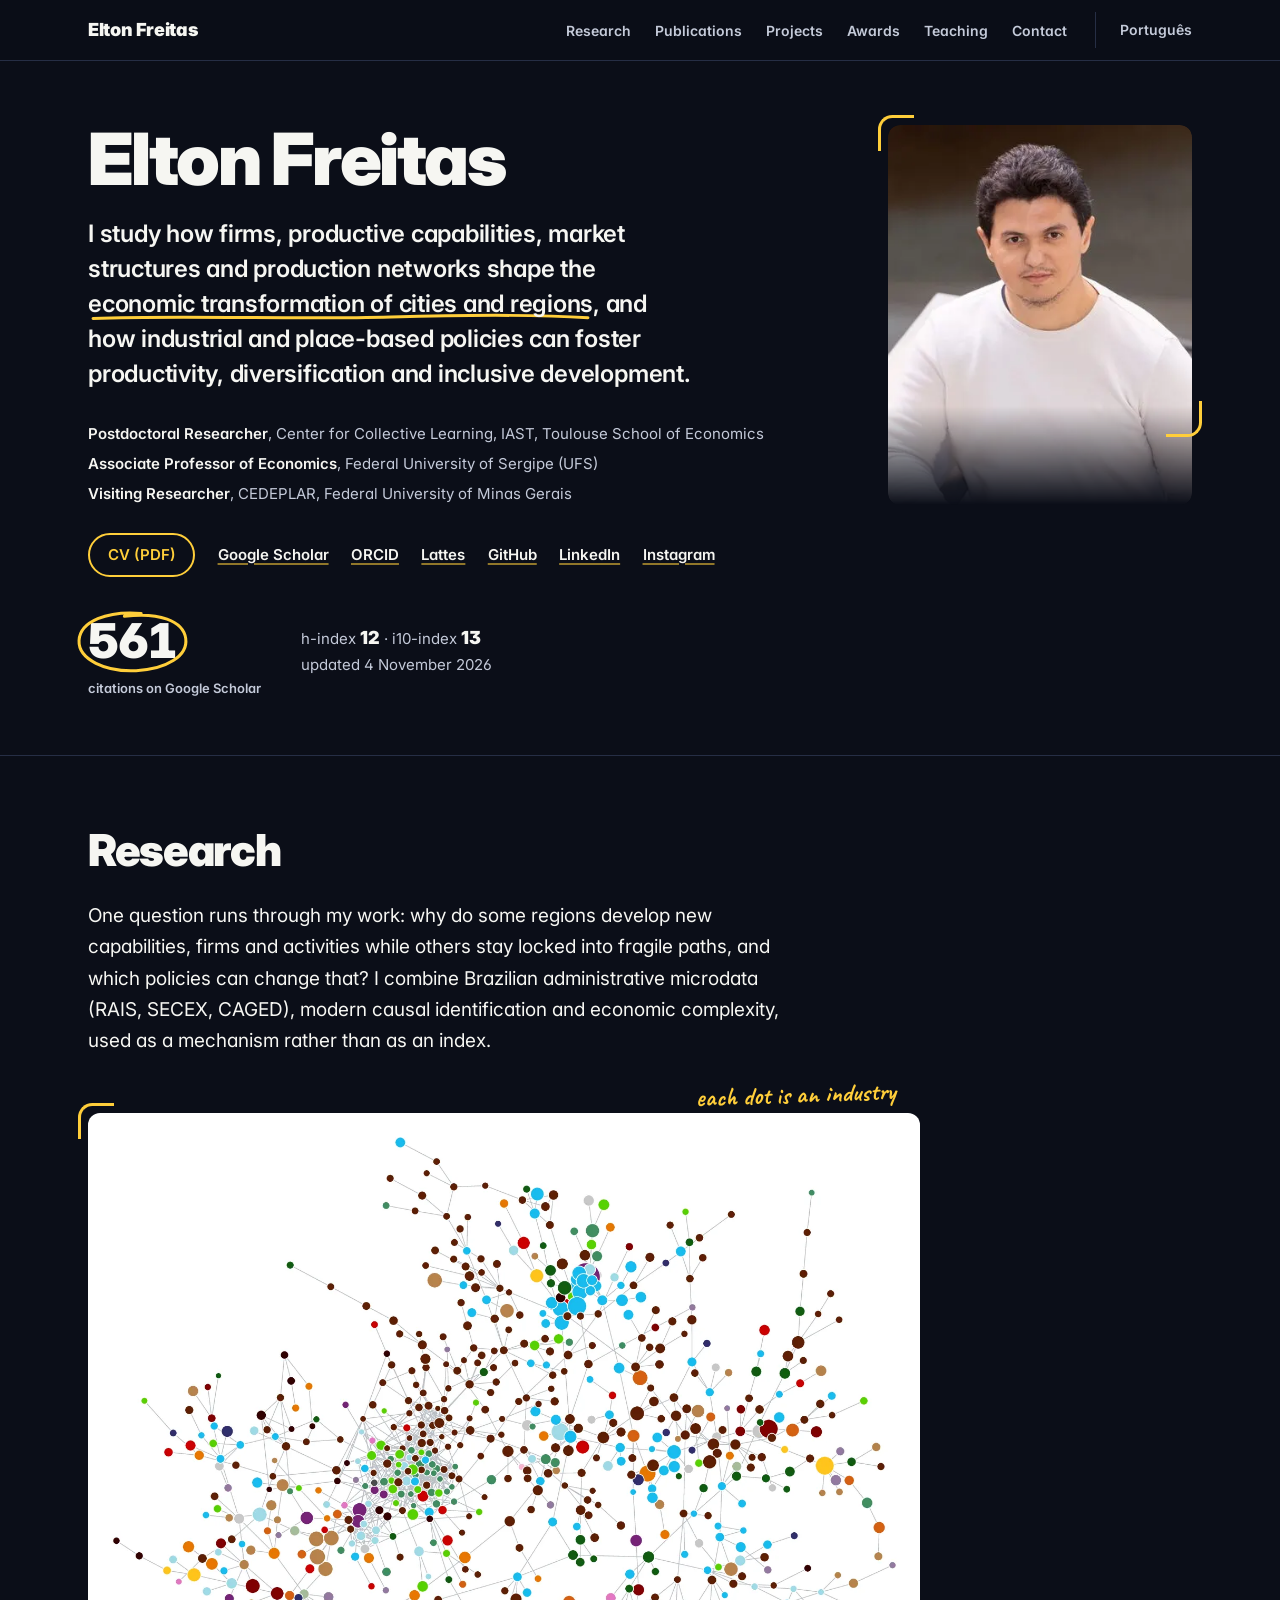
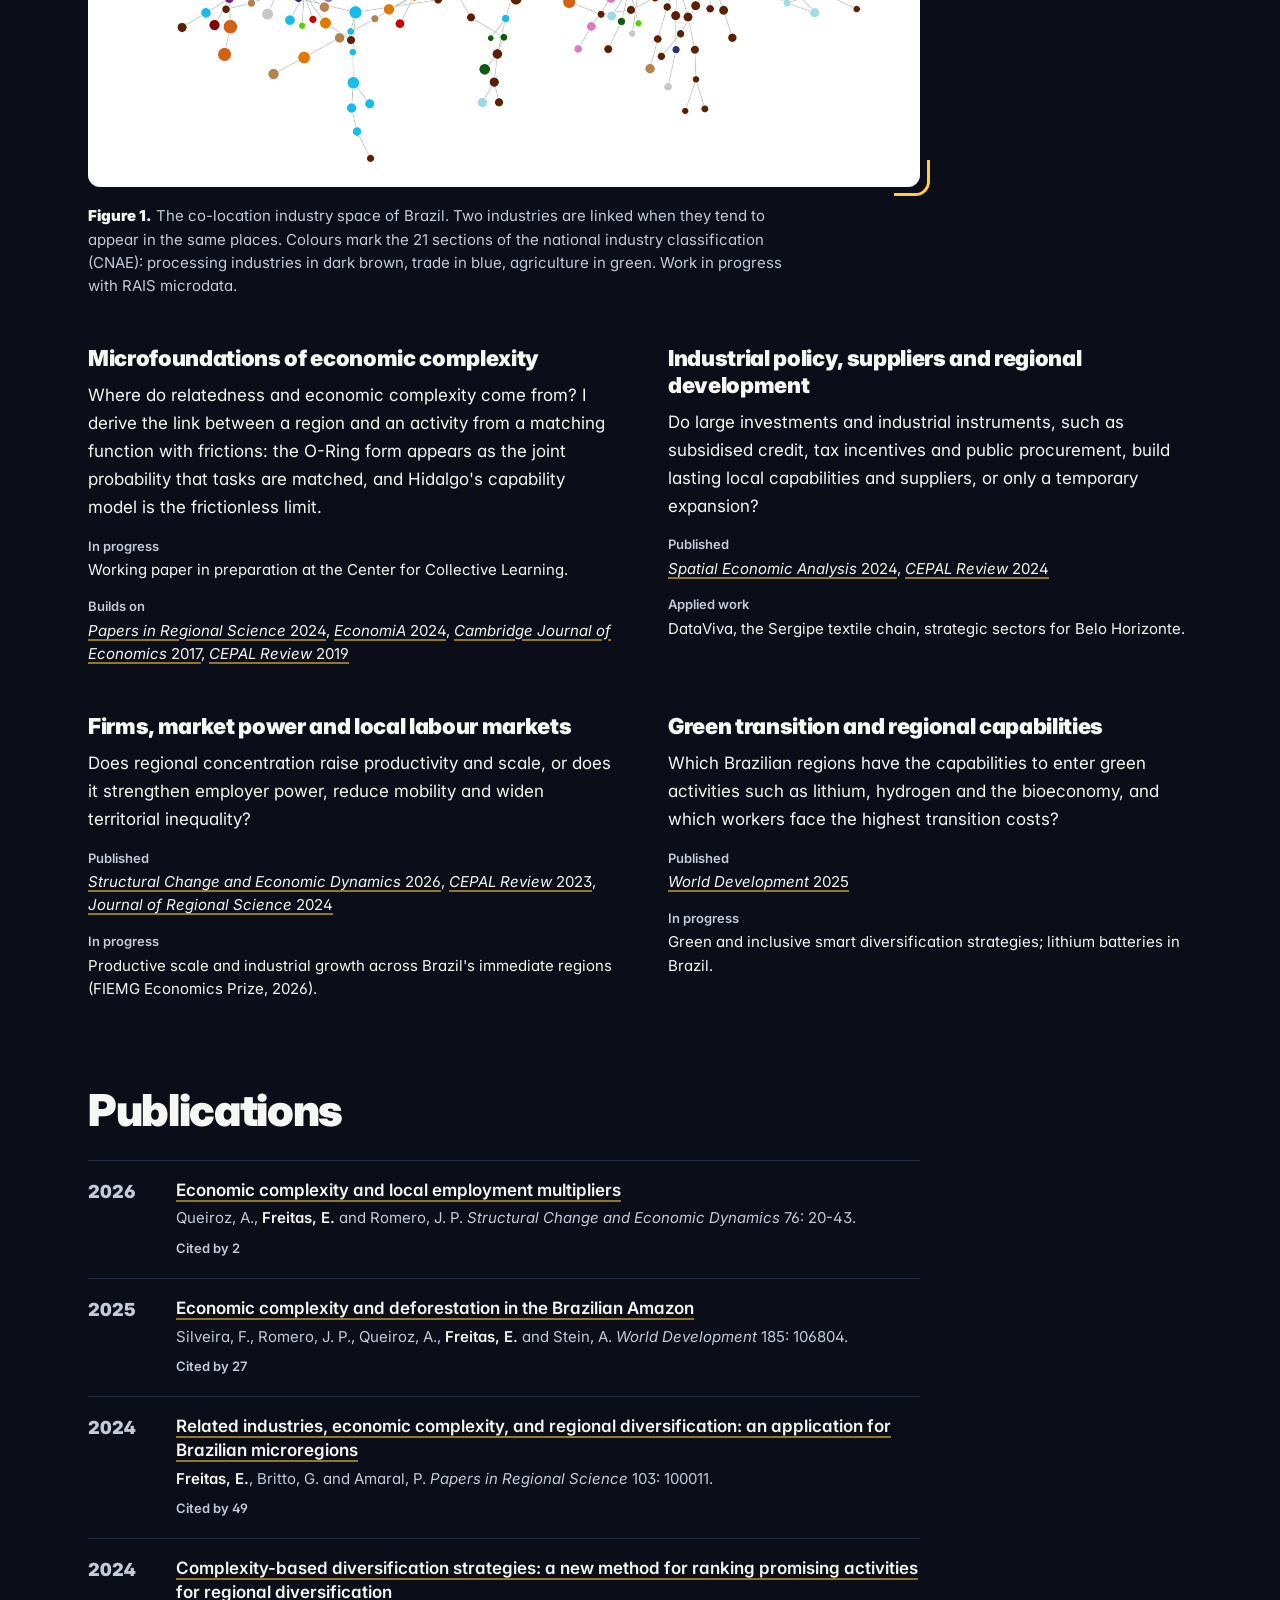
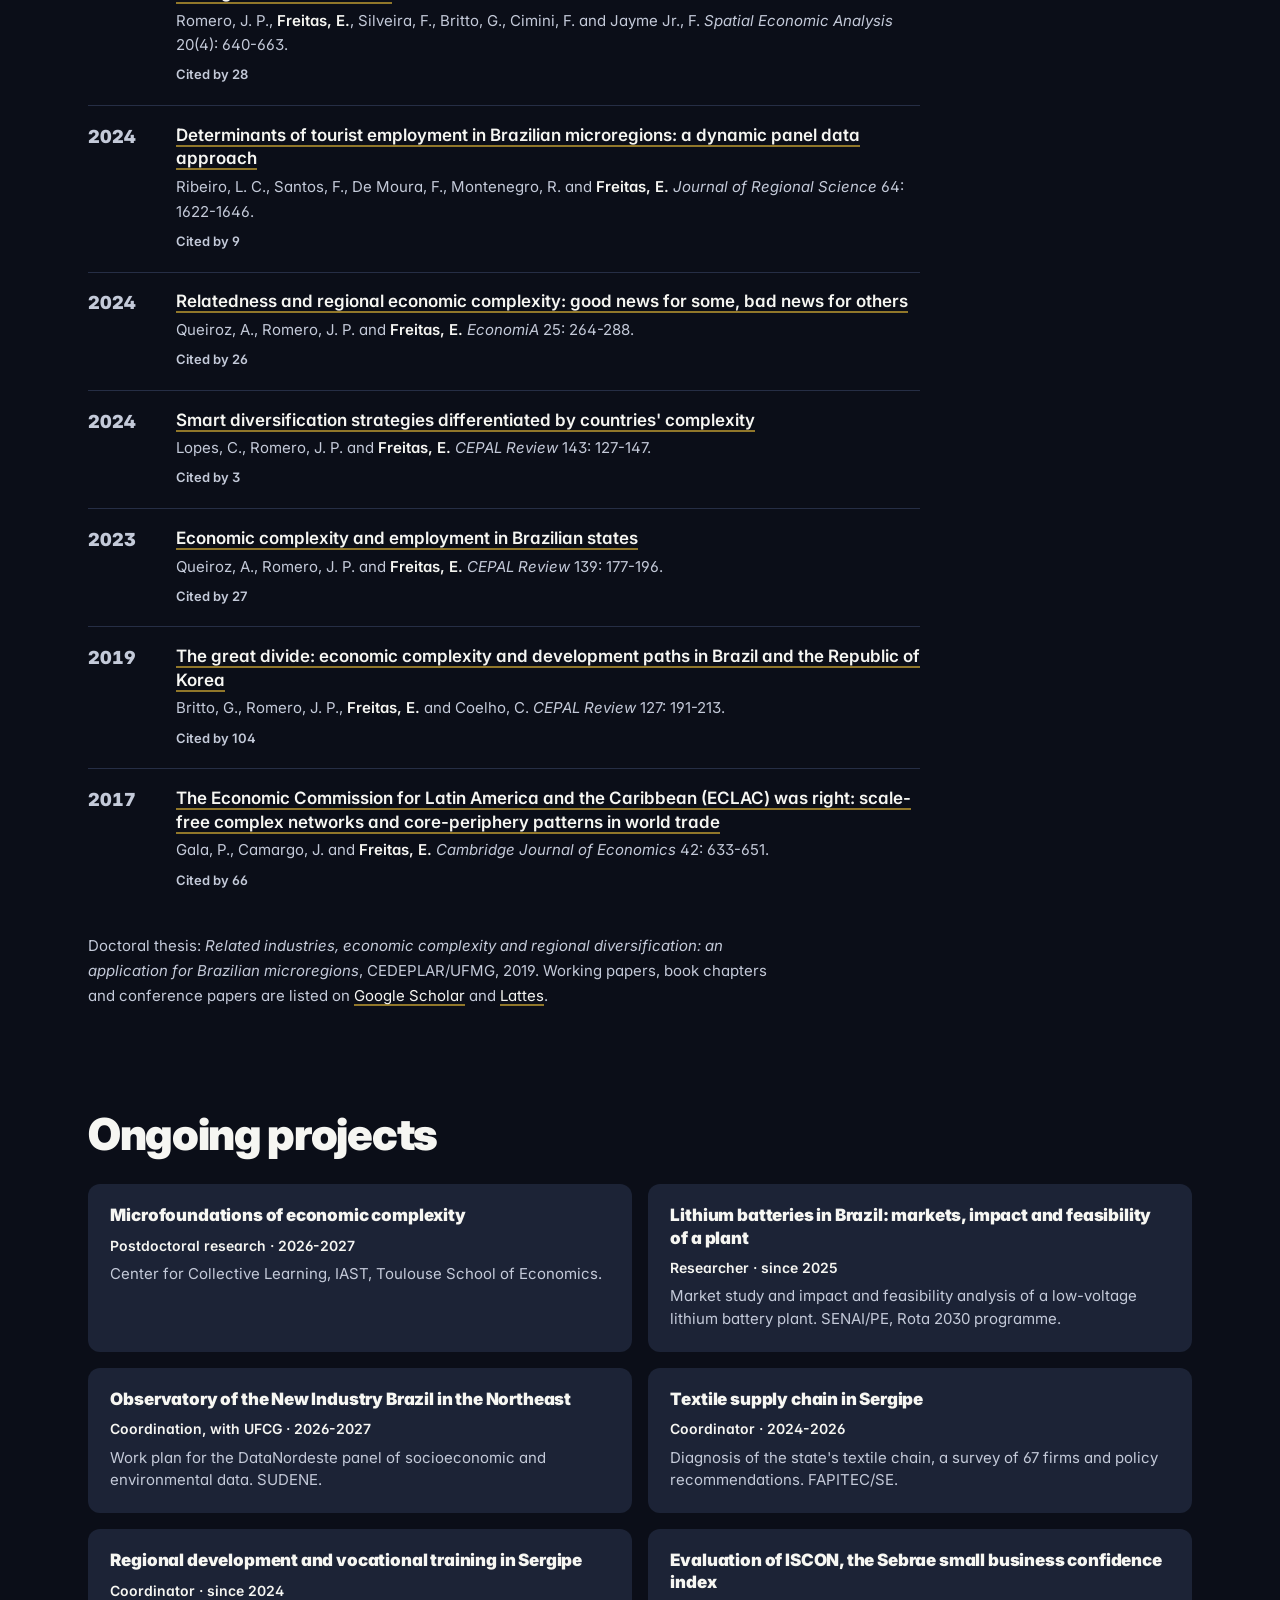
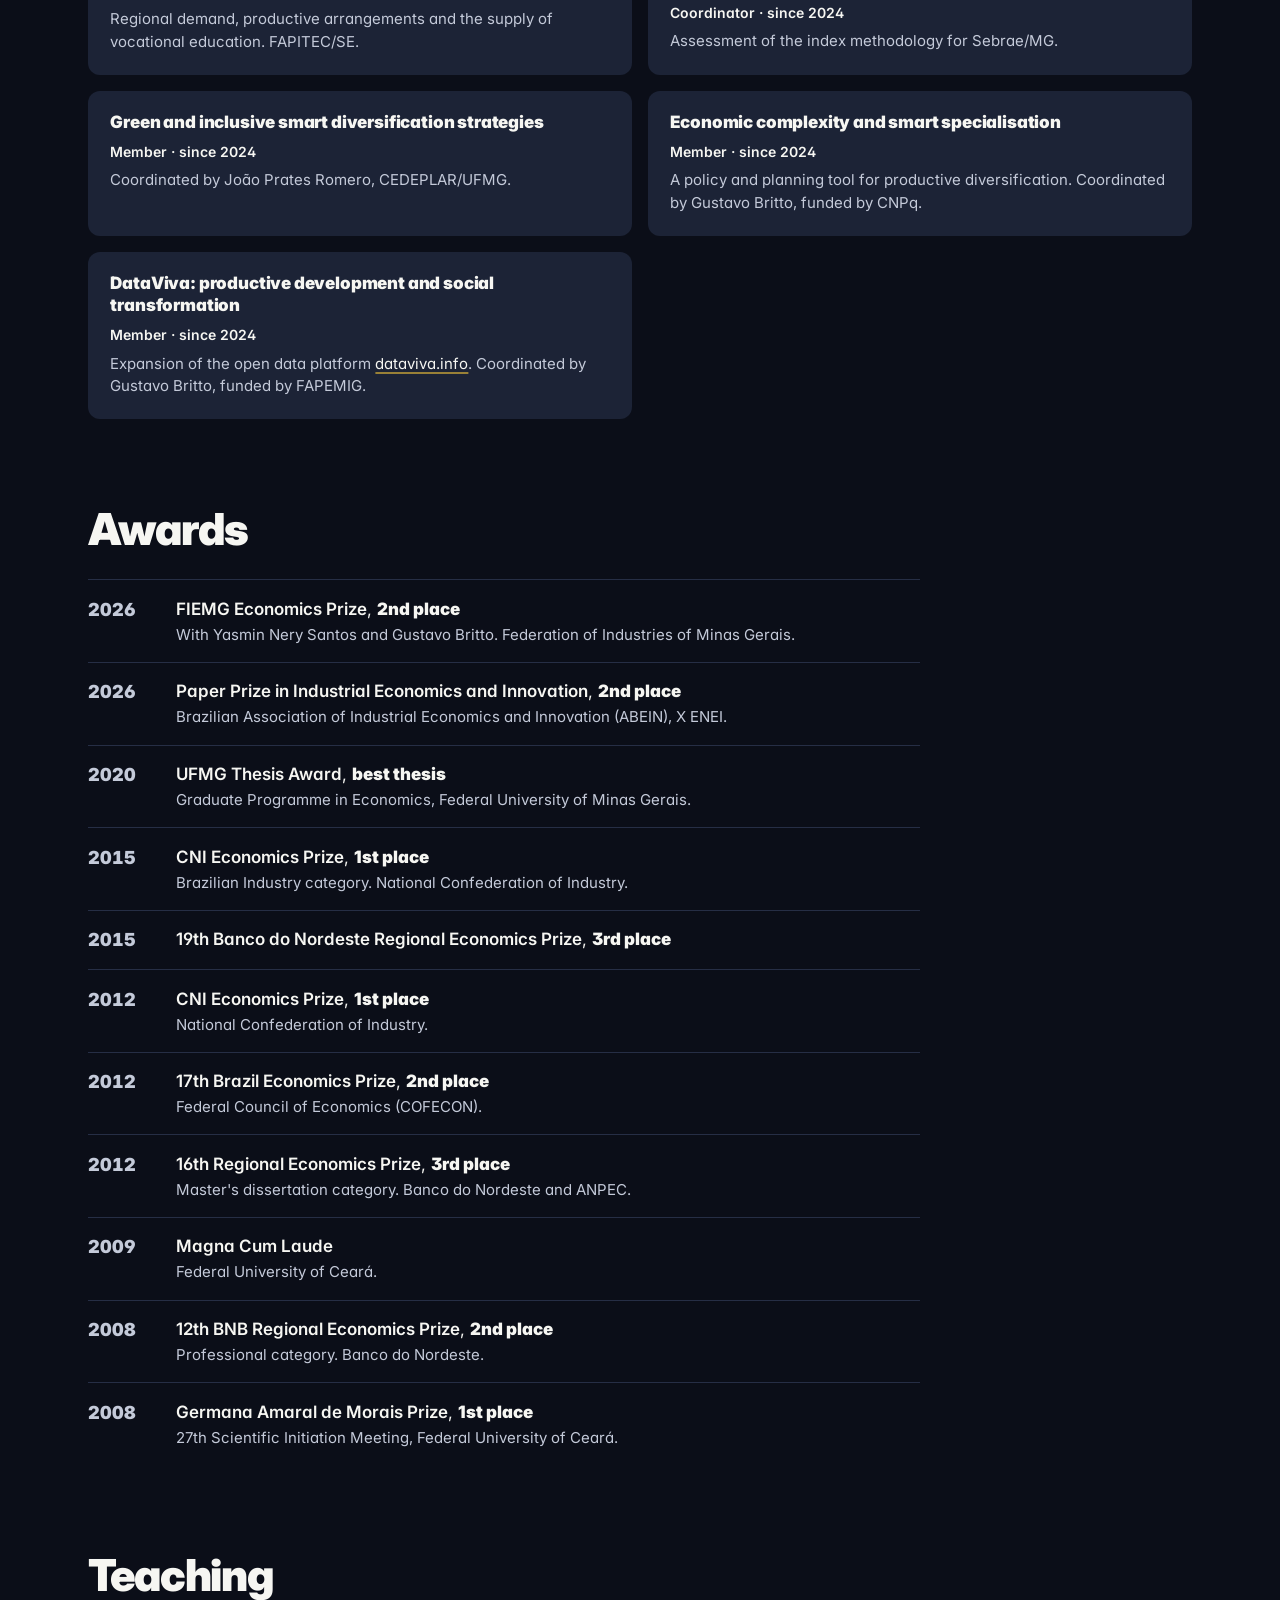
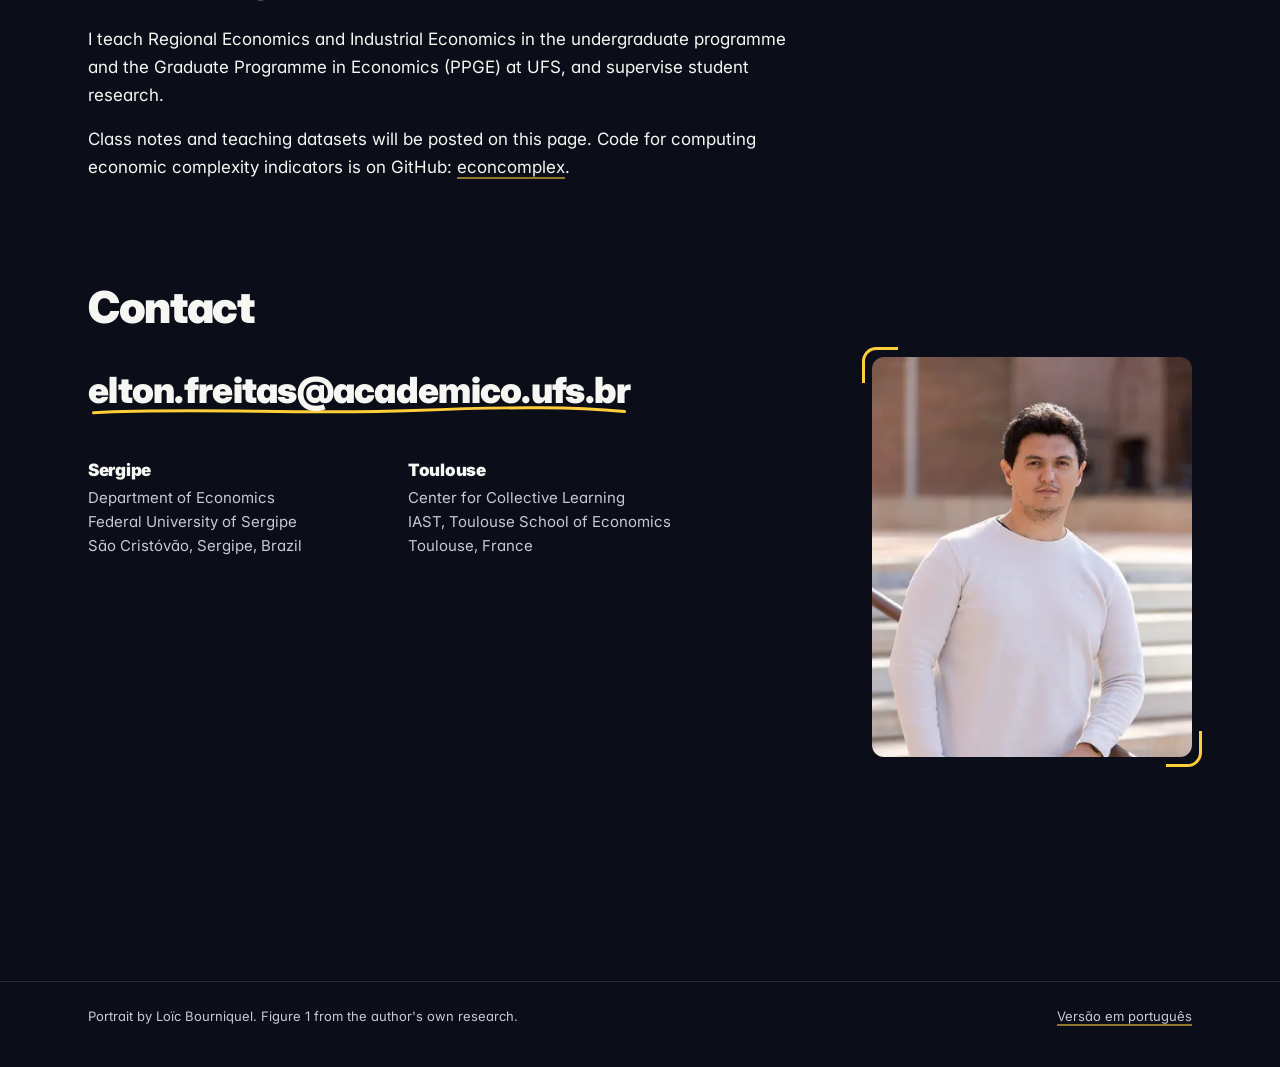
==== commit 0fecc1cc: "Remove double underline on the contact email Co-Authored-By: Claude Opus 5.5 <noreply@anthropic.com>" ====
--- a/en/index.html
+++ b/en/index.html
@@ -25,7 +25,7 @@
   <link rel="preconnect" href="https://fonts.googleapis.com">
   <link rel="preconnect" href="https://fonts.gstatic.com" crossorigin>
   <link href="https://fonts.googleapis.com/css2?family=Caveat:wght@700&amp;family=Inter:opsz,wght@14..32,400;14..32,600;14..32,900&amp;display=swap" rel="stylesheet">
-  <link rel="stylesheet" href="../style.css?v=16">
+  <link rel="stylesheet" href="../style.css?v=17">
 
   <script type="application/ld+json">
   {
@@ -378,6 +378,6 @@
   </div>
 </footer>
 
-<script src="../script.js?v=16" defer></script>
+<script src="../script.js?v=17" defer></script>
 </body>
 </html>
--- a/style.css
+++ b/style.css
@@ -345,13 +345,6 @@
   gap: 3rem 3.5rem;
   margin-top: 3rem;
 }
-.axis .tag {
-  display: block;
-  font-weight: 900;
-  font-size: 0.875rem;
-  color: var(--yellow);
-  margin-bottom: 0.4rem;
-}
 .axis .question { margin-bottom: 0.25rem; }
 .axis dl { margin: 0; font-size: 0.9375rem; line-height: 1.55; }
 .axis dt {
@@ -515,6 +508,7 @@
   font-size: clamp(1.35rem, 3.4vw, 2.25rem);
   letter-spacing: -0.02em;
   color: var(--text);
+  text-decoration: none;
   margin: 0.25rem 0 2.5rem;
   overflow-wrap: anywhere;
 }
@@ -587,7 +581,6 @@
     --yellow: #8a6a00;
   }
   .masthead, .skip, .note { display: none; }
-  .masthead { background: none; }
   .projects li { border: 1px solid var(--line); }
   .portrait img { -webkit-mask-image: none; mask-image: none; }
 }
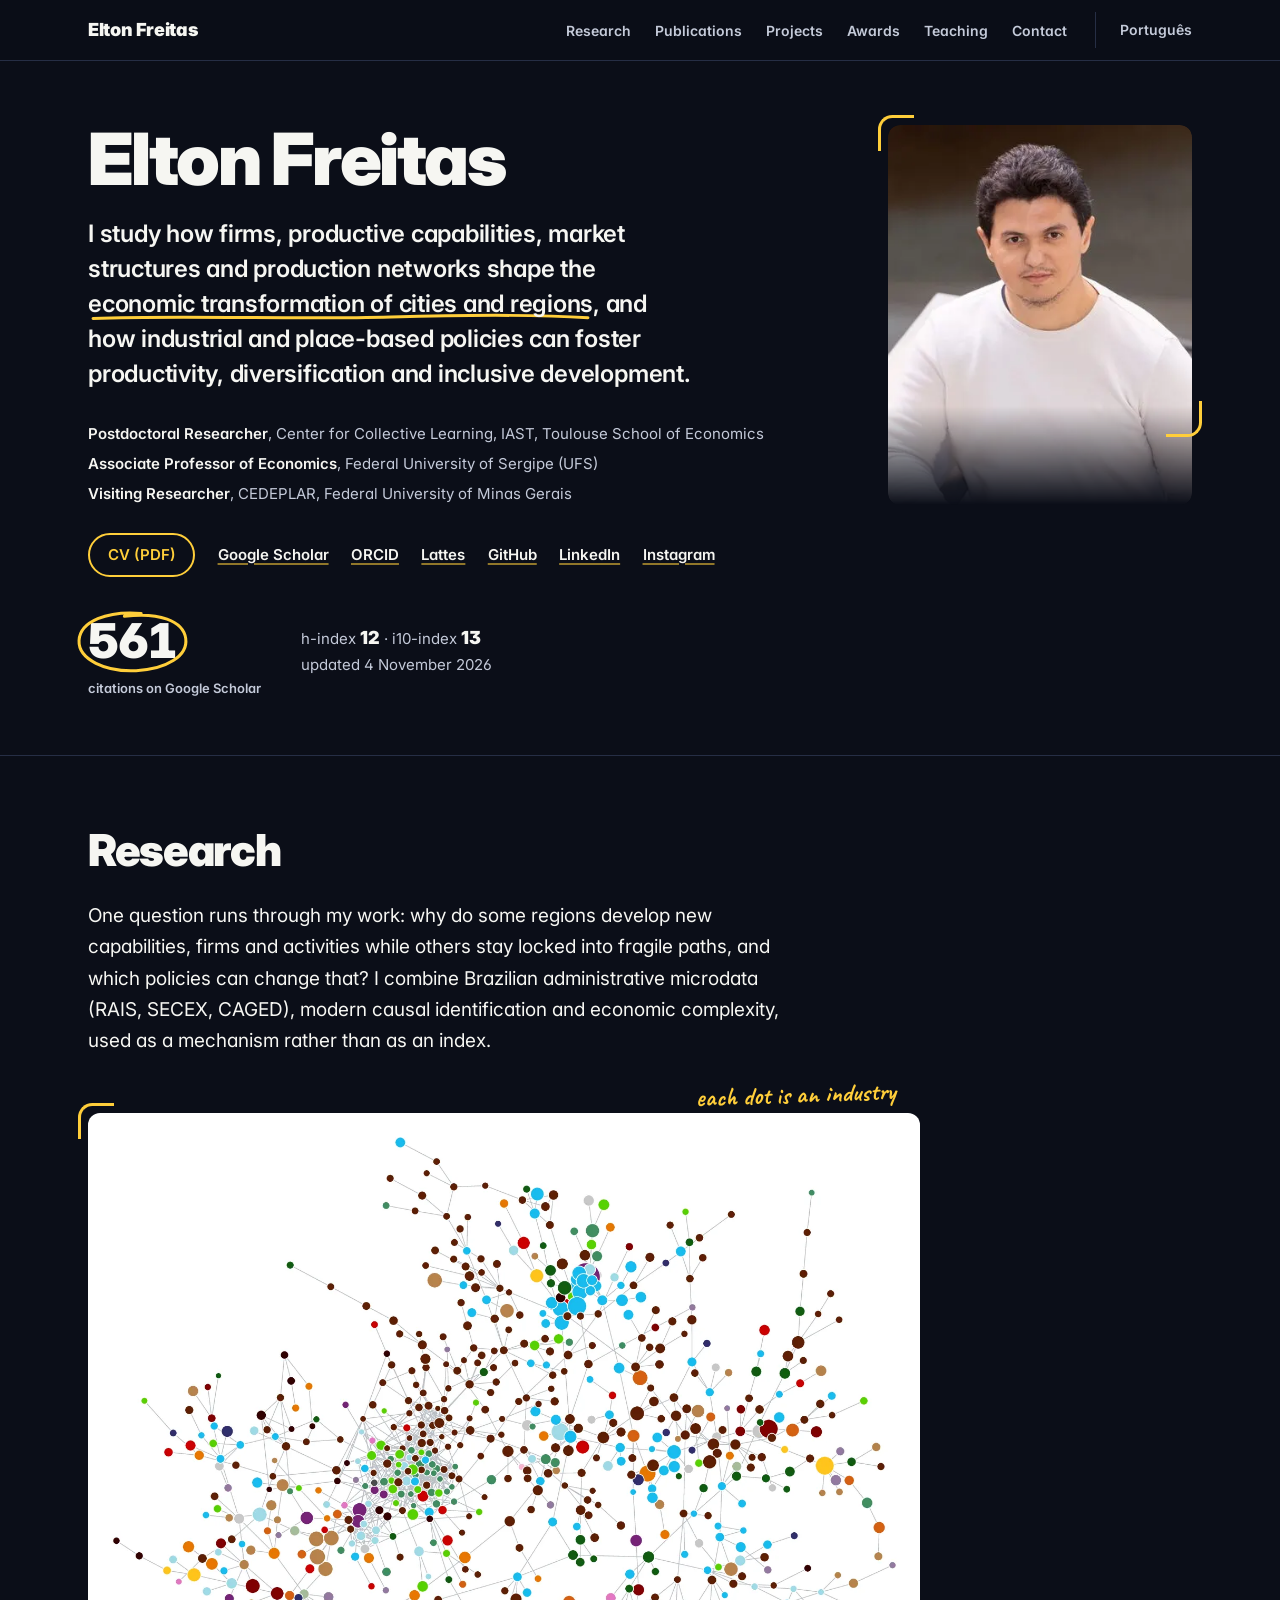
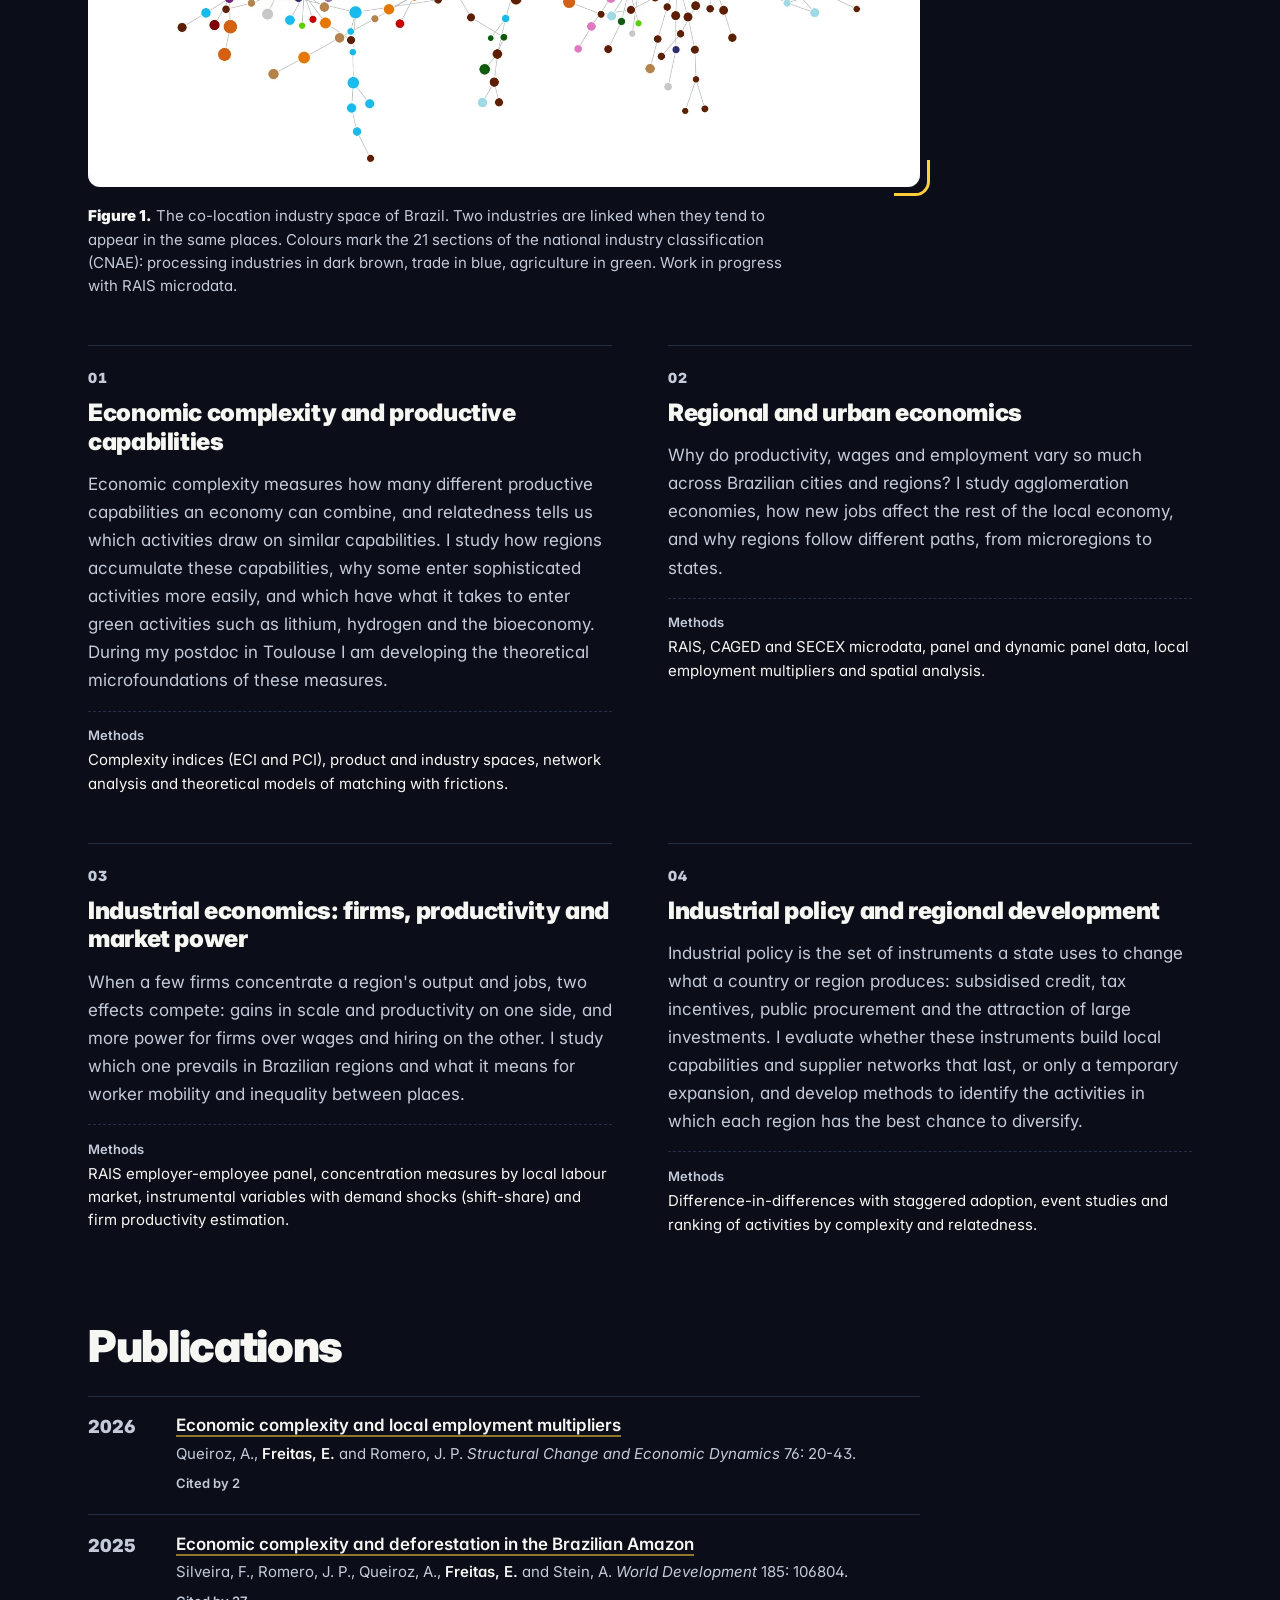
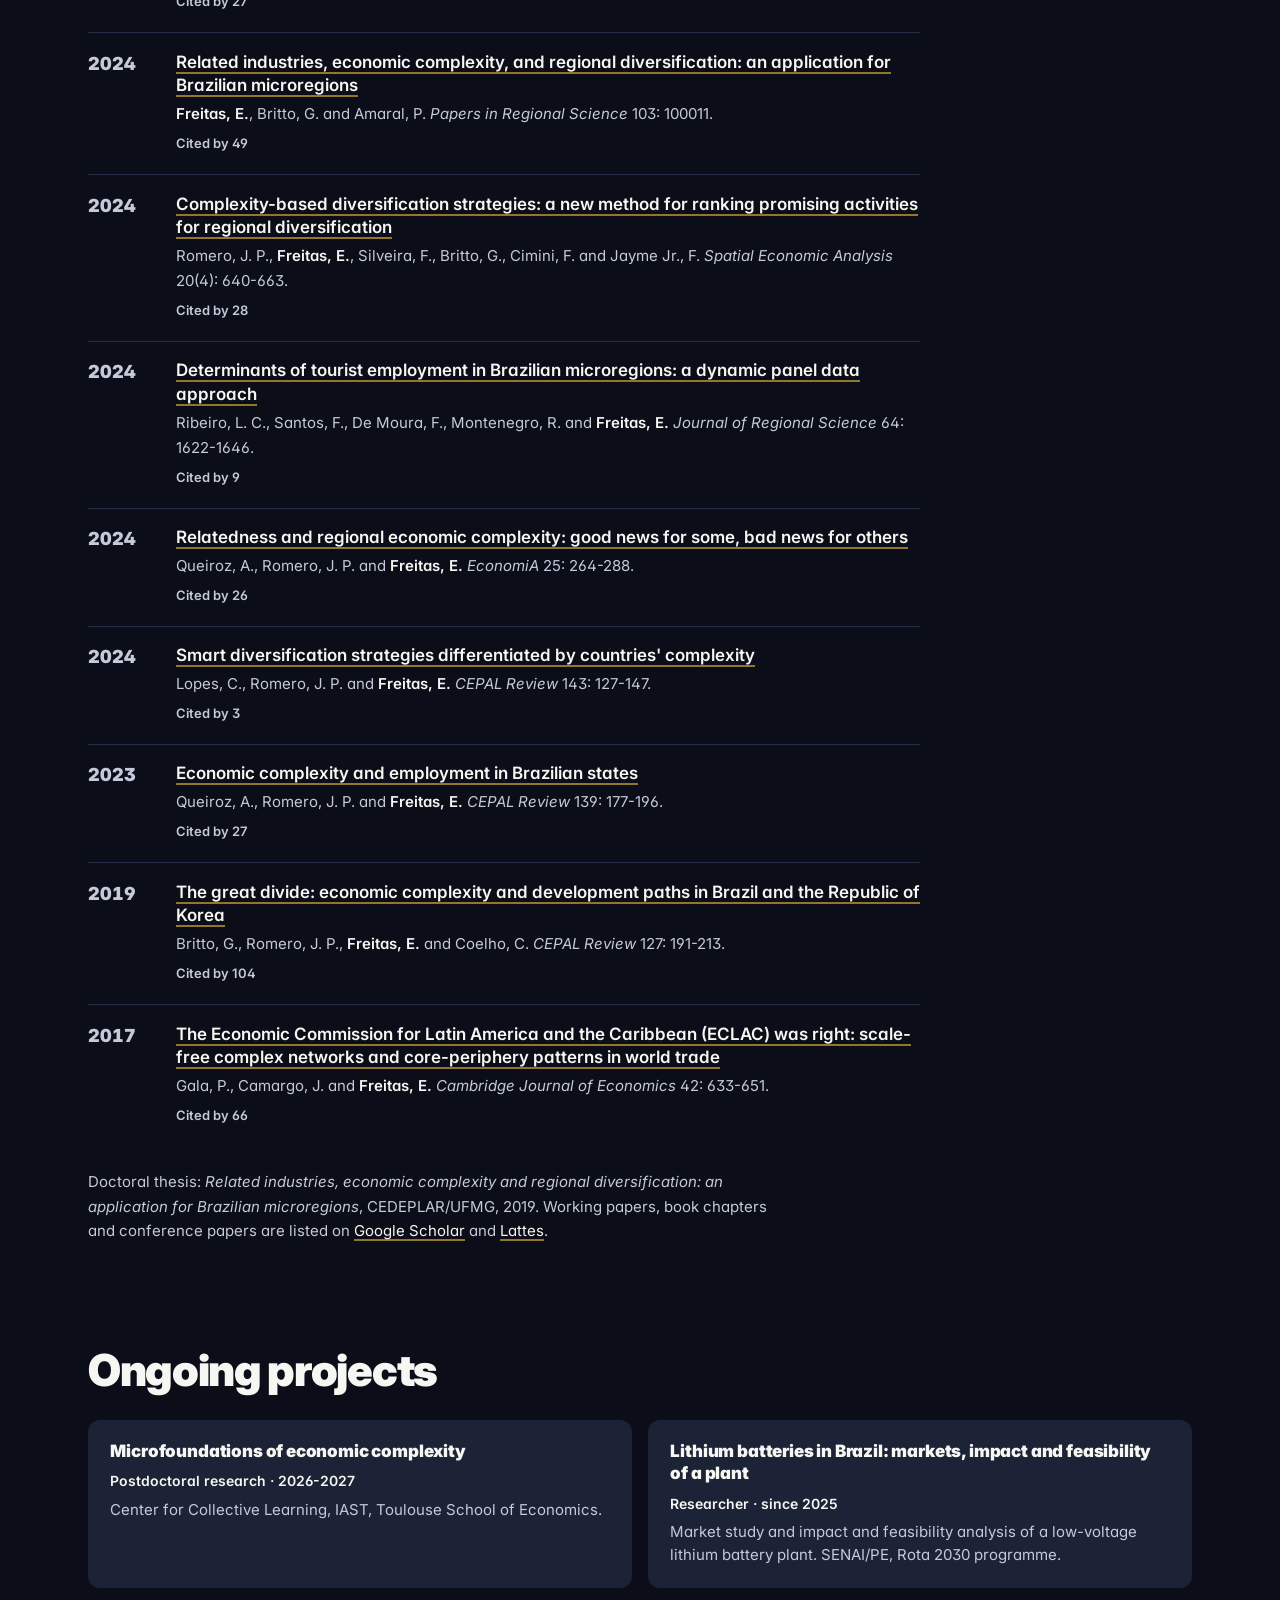
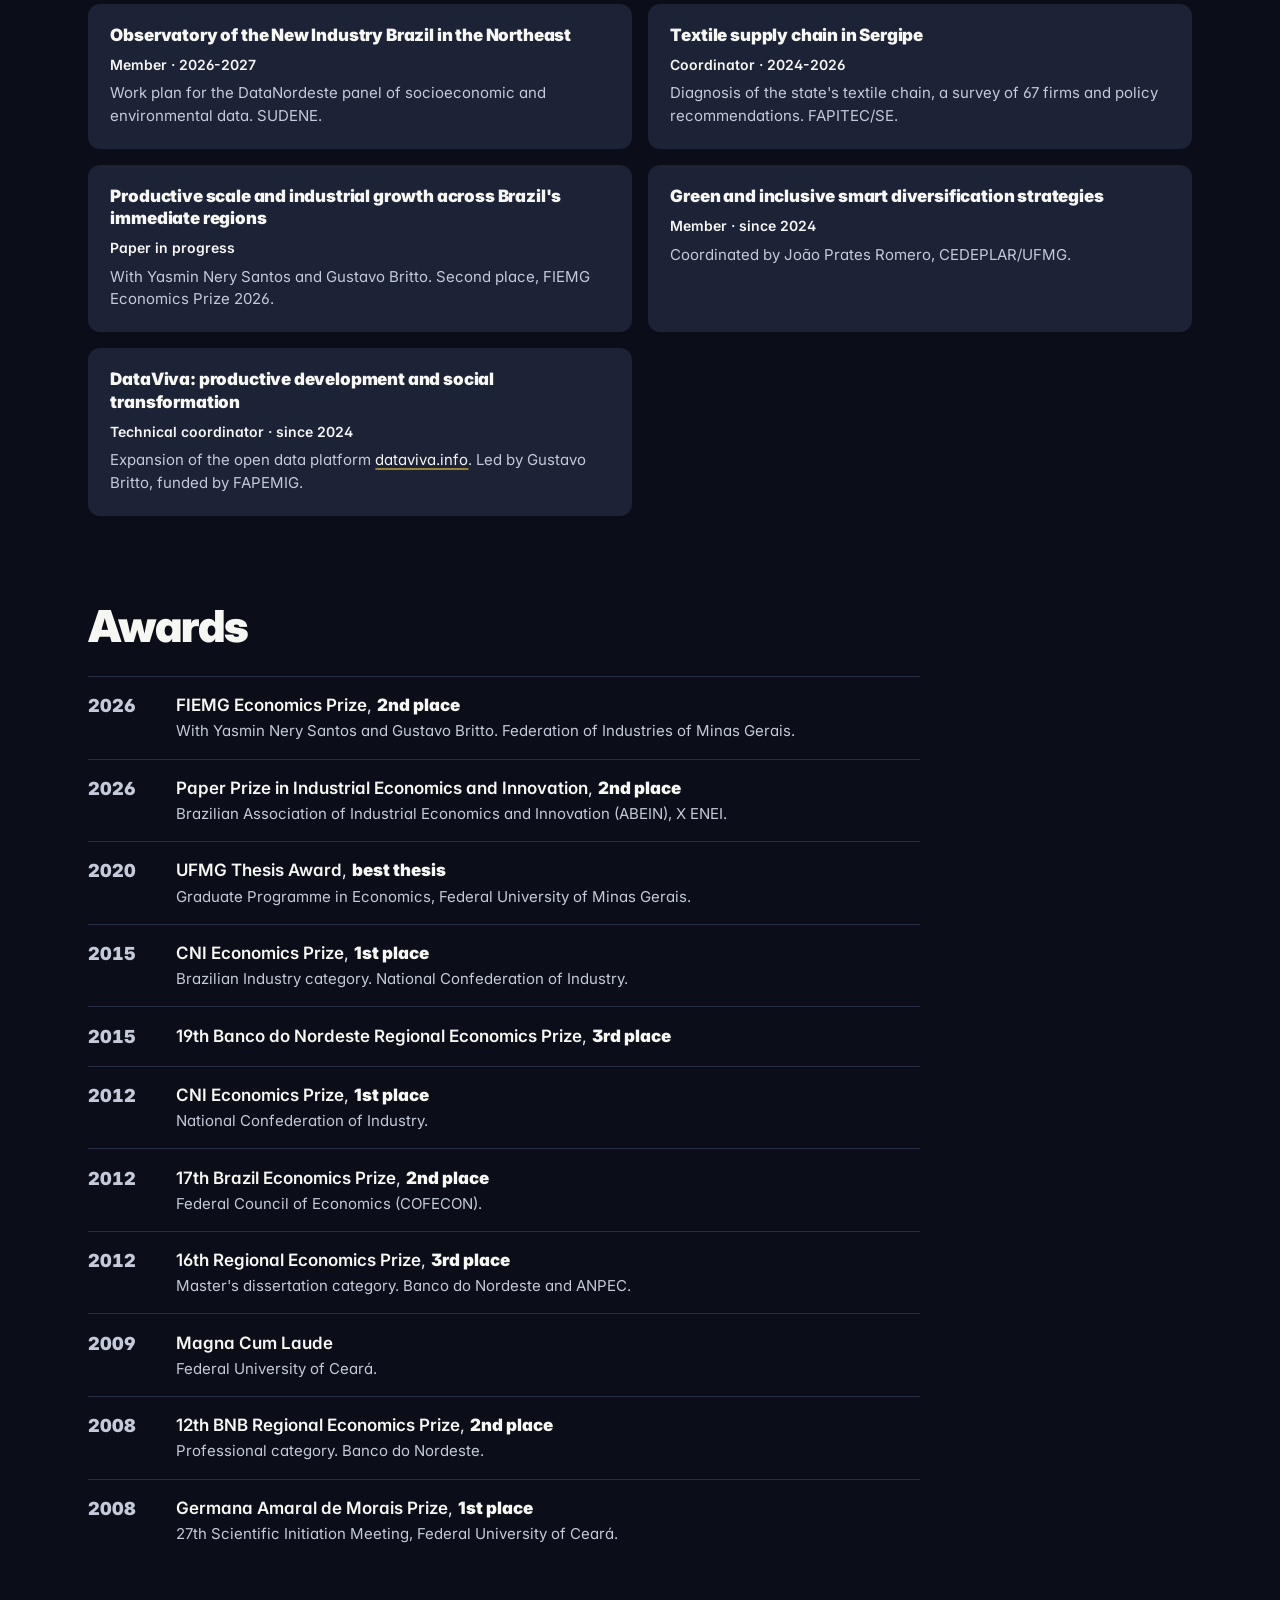
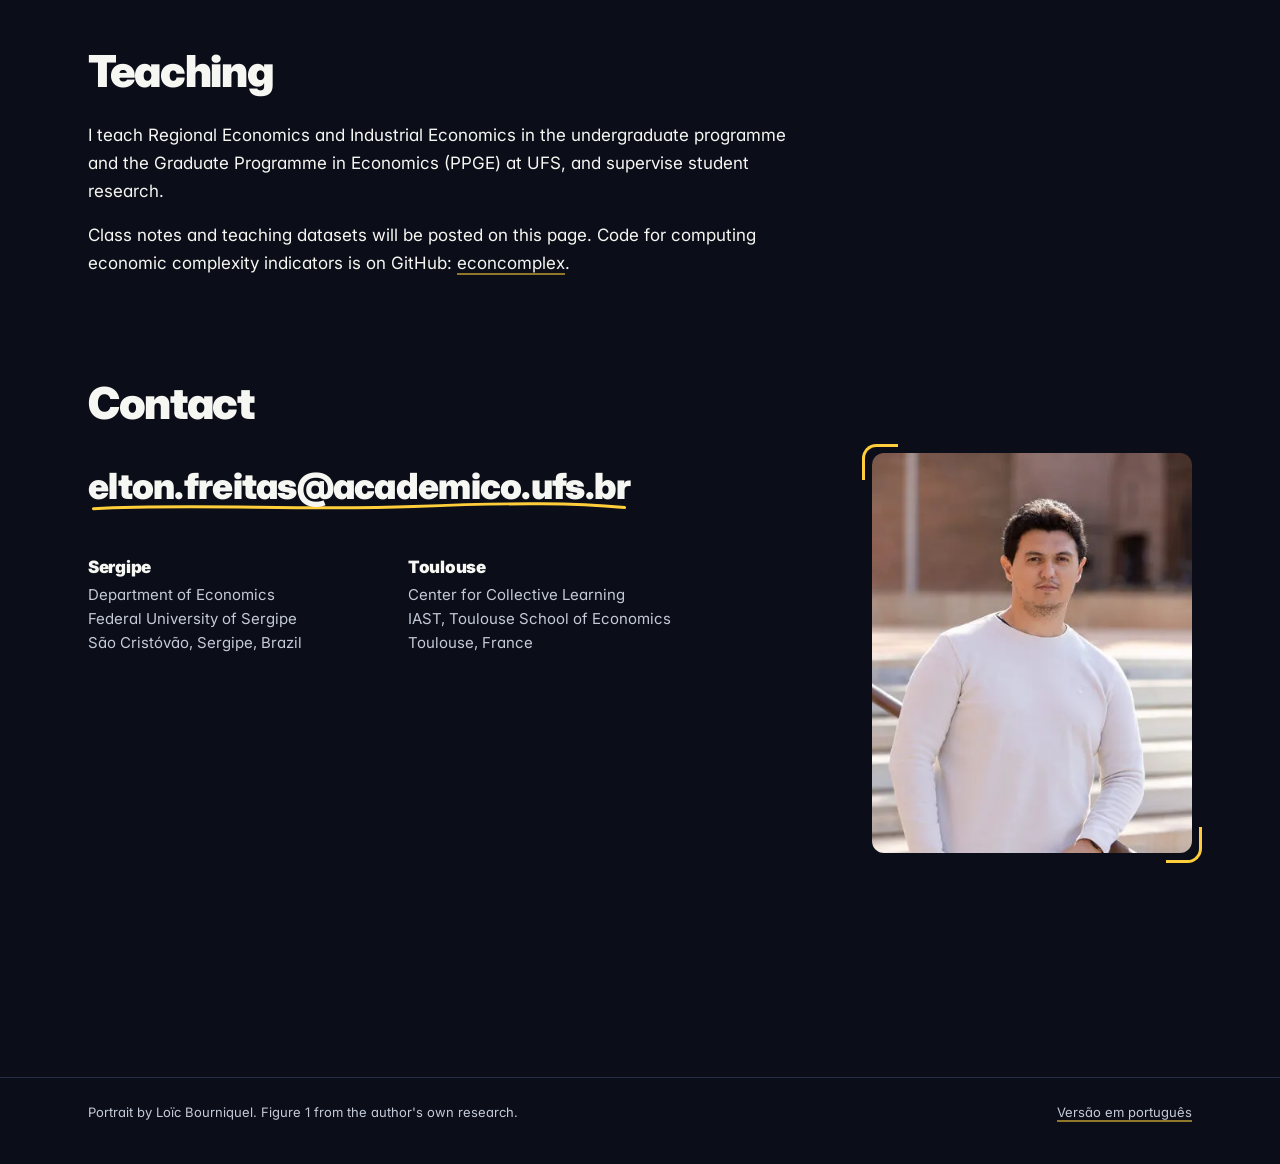
==== commit 5cef62e6: "Rework research areas and update projects and CVs Research areas become thematic fields with a descr" ====
--- a/en/index.html
+++ b/en/index.html
@@ -25,7 +25,7 @@
   <link rel="preconnect" href="https://fonts.googleapis.com">
   <link rel="preconnect" href="https://fonts.gstatic.com" crossorigin>
   <link href="https://fonts.googleapis.com/css2?family=Caveat:wght@700&amp;family=Inter:opsz,wght@14..32,400;14..32,600;14..32,900&amp;display=swap" rel="stylesheet">
-  <link rel="stylesheet" href="../style.css?v=17">
+  <link rel="stylesheet" href="../style.css?v=19">
 
   <script type="application/ld+json">
   {
@@ -131,47 +131,31 @@
 
       <div class="axes">
         <article class="axis">
-          <h3>Microfoundations of economic complexity</h3>
-          <p class="question">Where do relatedness and economic complexity come from? I derive the link between a region and an activity from a matching function with frictions: the O-Ring form appears as the joint probability that tasks are matched, and Hidalgo's capability model is the frictionless limit.</p>
-          <dl>
-            <dt>In progress</dt>
-            <dd>Working paper in preparation at the Center for Collective Learning.</dd>
-            <dt>Builds on</dt>
-            <dd><a href="https://doi.org/10.1016/j.pirs.2024.100011"><cite>Papers in Regional Science</cite> 2024</a>, <a href="https://doi.org/10.1108/econ-11-2023-0185"><cite>EconomiA</cite> 2024</a>, <a href="https://doi.org/10.1093/cje/bex057"><cite>Cambridge Journal of Economics</cite> 2017</a>, <a href="https://doi.org/10.18356/d06fff2f-en"><cite>CEPAL Review</cite> 2019</a></dd>
-          </dl>
+          <span class="num">01</span>
+          <h3>Economic complexity and productive capabilities</h3>
+          <p>Economic complexity measures how many different productive capabilities an economy can combine, and relatedness tells us which activities draw on similar capabilities. I study how regions accumulate these capabilities, why some enter sophisticated activities more easily, and which have what it takes to enter green activities such as lithium, hydrogen and the bioeconomy. During my postdoc in Toulouse I am developing the theoretical microfoundations of these measures.</p>
+          <p class="methods"><b>Methods</b>Complexity indices (ECI and PCI), product and industry spaces, network analysis and theoretical models of matching with frictions.</p>
         </article>
 
         <article class="axis">
-          <h3>Industrial policy, suppliers and regional development</h3>
-          <p class="question">Do large investments and industrial instruments, such as subsidised credit, tax incentives and public procurement, build lasting local capabilities and suppliers, or only a temporary expansion?</p>
-          <dl>
-            <dt>Published</dt>
-            <dd><a href="https://doi.org/10.1080/17421772.2024.2384744"><cite>Spatial Economic Analysis</cite> 2024</a>, <a href="https://doi.org/10.18356/16840348-2024-143-7"><cite>CEPAL Review</cite> 2024</a></dd>
-            <dt>Applied work</dt>
-            <dd>DataViva, the Sergipe textile chain, strategic sectors for Belo Horizonte.</dd>
-          </dl>
+          <span class="num">02</span>
+          <h3>Regional and urban economics</h3>
+          <p>Why do productivity, wages and employment vary so much across Brazilian cities and regions? I study agglomeration economies, how new jobs affect the rest of the local economy, and why regions follow different paths, from microregions to states.</p>
+          <p class="methods"><b>Methods</b>RAIS, CAGED and SECEX microdata, panel and dynamic panel data, local employment multipliers and spatial analysis.</p>
         </article>
 
         <article class="axis">
-          <h3>Firms, market power and local labour markets</h3>
-          <p class="question">Does regional concentration raise productivity and scale, or does it strengthen employer power, reduce mobility and widen territorial inequality?</p>
-          <dl>
-            <dt>Published</dt>
-            <dd><a href="https://doi.org/10.1016/j.strueco.2025.11.005"><cite>Structural Change and Economic Dynamics</cite> 2026</a>, <a href="https://doi.org/10.18356/16840348-2023-139-9"><cite>CEPAL Review</cite> 2023</a>, <a href="https://doi.org/10.1111/jors.12723"><cite>Journal of Regional Science</cite> 2024</a></dd>
-            <dt>In progress</dt>
-            <dd>Productive scale and industrial growth across Brazil's immediate regions (FIEMG Economics Prize, 2026).</dd>
-          </dl>
+          <span class="num">03</span>
+          <h3>Industrial economics: firms, productivity and market power</h3>
+          <p>When a few firms concentrate a region's output and jobs, two effects compete: gains in scale and productivity on one side, and more power for firms over wages and hiring on the other. I study which one prevails in Brazilian regions and what it means for worker mobility and inequality between places.</p>
+          <p class="methods"><b>Methods</b>RAIS employer-employee panel, concentration measures by local labour market, instrumental variables with demand shocks (shift-share) and firm productivity estimation.</p>
         </article>
 
         <article class="axis">
-          <h3>Green transition and regional capabilities</h3>
-          <p class="question">Which Brazilian regions have the capabilities to enter green activities such as lithium, hydrogen and the bioeconomy, and which workers face the highest transition costs?</p>
-          <dl>
-            <dt>Published</dt>
-            <dd><a href="https://doi.org/10.1016/j.worlddev.2024.106804"><cite>World Development</cite> 2025</a></dd>
-            <dt>In progress</dt>
-            <dd>Green and inclusive smart diversification strategies; lithium batteries in Brazil.</dd>
-          </dl>
+          <span class="num">04</span>
+          <h3>Industrial policy and regional development</h3>
+          <p>Industrial policy is the set of instruments a state uses to change what a country or region produces: subsidised credit, tax incentives, public procurement and the attraction of large investments. I evaluate whether these instruments build local capabilities and supplier networks that last, or only a temporary expansion, and develop methods to identify the activities in which each region has the best chance to diversify.</p>
+          <p class="methods"><b>Methods</b>Difference-in-differences with staggered adoption, event studies and ranking of activities by complexity and relatedness.</p>
         </article>
       </div>
     </section>
@@ -278,7 +262,7 @@
         </li>
         <li>
           <span class="what">Observatory of the New Industry Brazil in the Northeast</span>
-          <span class="role">Coordination, with UFCG · 2026-2027</span>
+          <span class="role">Member · 2026-2027</span>
           <span class="detail">Work plan for the DataNordeste panel of socioeconomic and environmental data. SUDENE.</span>
         </li>
         <li>
@@ -287,14 +271,9 @@
           <span class="detail">Diagnosis of the state's textile chain, a survey of 67 firms and policy recommendations. FAPITEC/SE.</span>
         </li>
         <li>
-          <span class="what">Regional development and vocational training in Sergipe</span>
-          <span class="role">Coordinator · since 2024</span>
-          <span class="detail">Regional demand, productive arrangements and the supply of vocational education. FAPITEC/SE.</span>
-        </li>
-        <li>
-          <span class="what">Evaluation of ISCON, the Sebrae small business confidence index</span>
-          <span class="role">Coordinator · since 2024</span>
-          <span class="detail">Assessment of the index methodology for Sebrae/MG.</span>
+          <span class="what">Productive scale and industrial growth across Brazil's immediate regions</span>
+          <span class="role">Paper in progress</span>
+          <span class="detail">With Yasmin Nery Santos and Gustavo Britto. Second place, FIEMG Economics Prize 2026.</span>
         </li>
         <li>
           <span class="what">Green and inclusive smart diversification strategies</span>
@@ -302,14 +281,9 @@
           <span class="detail">Coordinated by João Prates Romero, CEDEPLAR/UFMG.</span>
         </li>
         <li>
-          <span class="what">Economic complexity and smart specialisation</span>
-          <span class="role">Member · since 2024</span>
-          <span class="detail">A policy and planning tool for productive diversification. Coordinated by Gustavo Britto, funded by CNPq.</span>
-        </li>
-        <li>
           <span class="what">DataViva: productive development and social transformation</span>
-          <span class="role">Member · since 2024</span>
-          <span class="detail">Expansion of the open data platform <a href="https://dataviva.info">dataviva.info</a>. Coordinated by Gustavo Britto, funded by FAPEMIG.</span>
+          <span class="role">Technical coordinator · since 2024</span>
+          <span class="detail">Expansion of the open data platform <a href="https://dataviva.info">dataviva.info</a>. Led by Gustavo Britto, funded by FAPEMIG.</span>
         </li>
       </ul>
     </section>
@@ -378,6 +352,6 @@
   </div>
 </footer>
 
-<script src="../script.js?v=17" defer></script>
+<script src="../script.js?v=19" defer></script>
 </body>
 </html>
--- a/style.css
+++ b/style.css
@@ -345,15 +345,36 @@
   gap: 3rem 3.5rem;
   margin-top: 3rem;
 }
-.axis .question { margin-bottom: 0.25rem; }
-.axis dl { margin: 0; font-size: 0.9375rem; line-height: 1.55; }
-.axis dt {
-  font-weight: 600;
-  color: var(--text-2);
+.axis {
+  border-top: 1px solid var(--line);
+  padding-top: 1.25rem;
+}
+.axis .num {
+  display: block;
+  font-weight: 900;
+  font-size: 0.875rem;
+  letter-spacing: 0.08em;
+  color: var(--text-2);
+  margin-bottom: 0.6rem;
+  font-variant-numeric: tabular-nums;
+}
+.axis h3 { font-size: 1.5rem; margin-bottom: 0.85rem; }
+.axis p { margin: 0; color: var(--text-2); }
+.axis .methods {
+  margin-top: 1rem;
+  padding-top: 0.85rem;
+  border-top: 1px dashed var(--line);
+  color: var(--text);
+  font-size: 0.9375rem;
+  line-height: 1.55;
+}
+.axis .methods b {
+  display: block;
+  font-weight: 600;
   font-size: 0.8125rem;
-  margin-top: 0.9rem;
-}
-.axis dd { margin: 0.15rem 0 0; }
+  color: var(--text-2);
+  margin-bottom: 0.2rem;
+}
 
 /* Figure 1 */
 .figure {
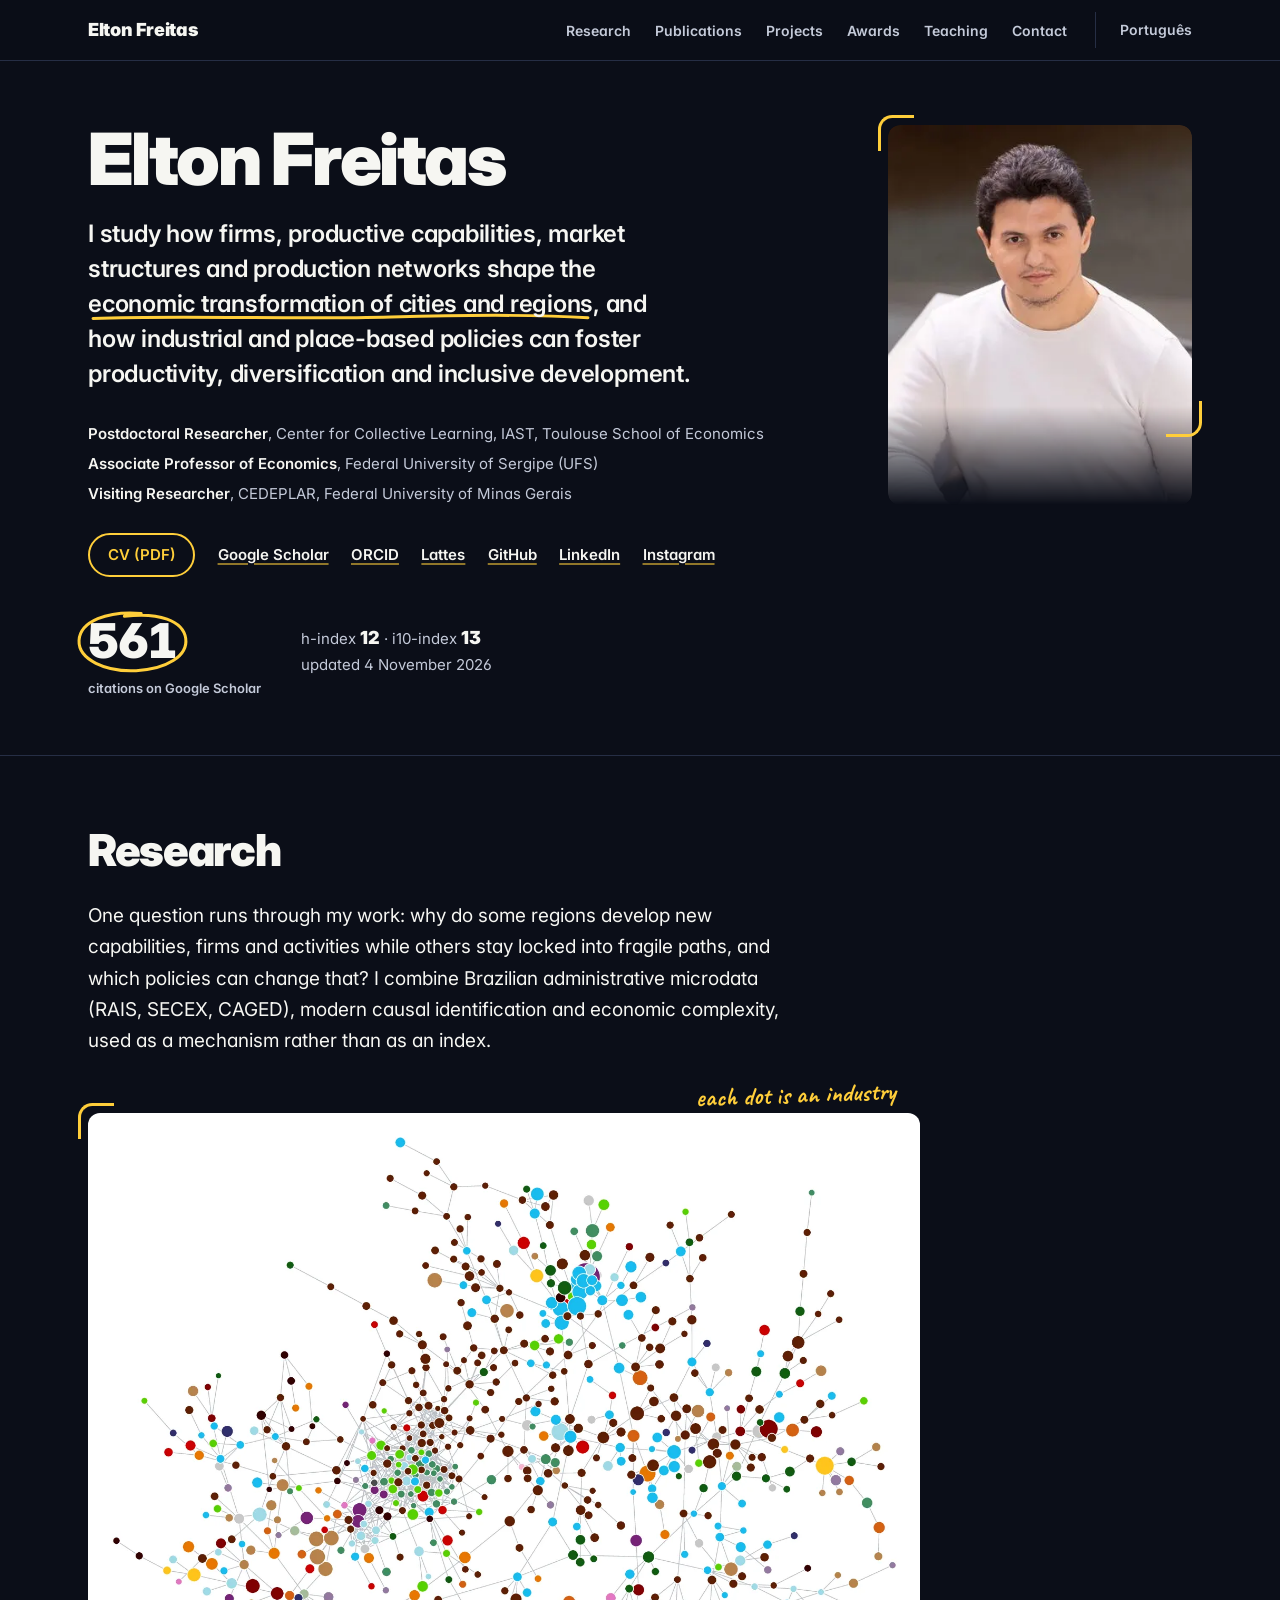
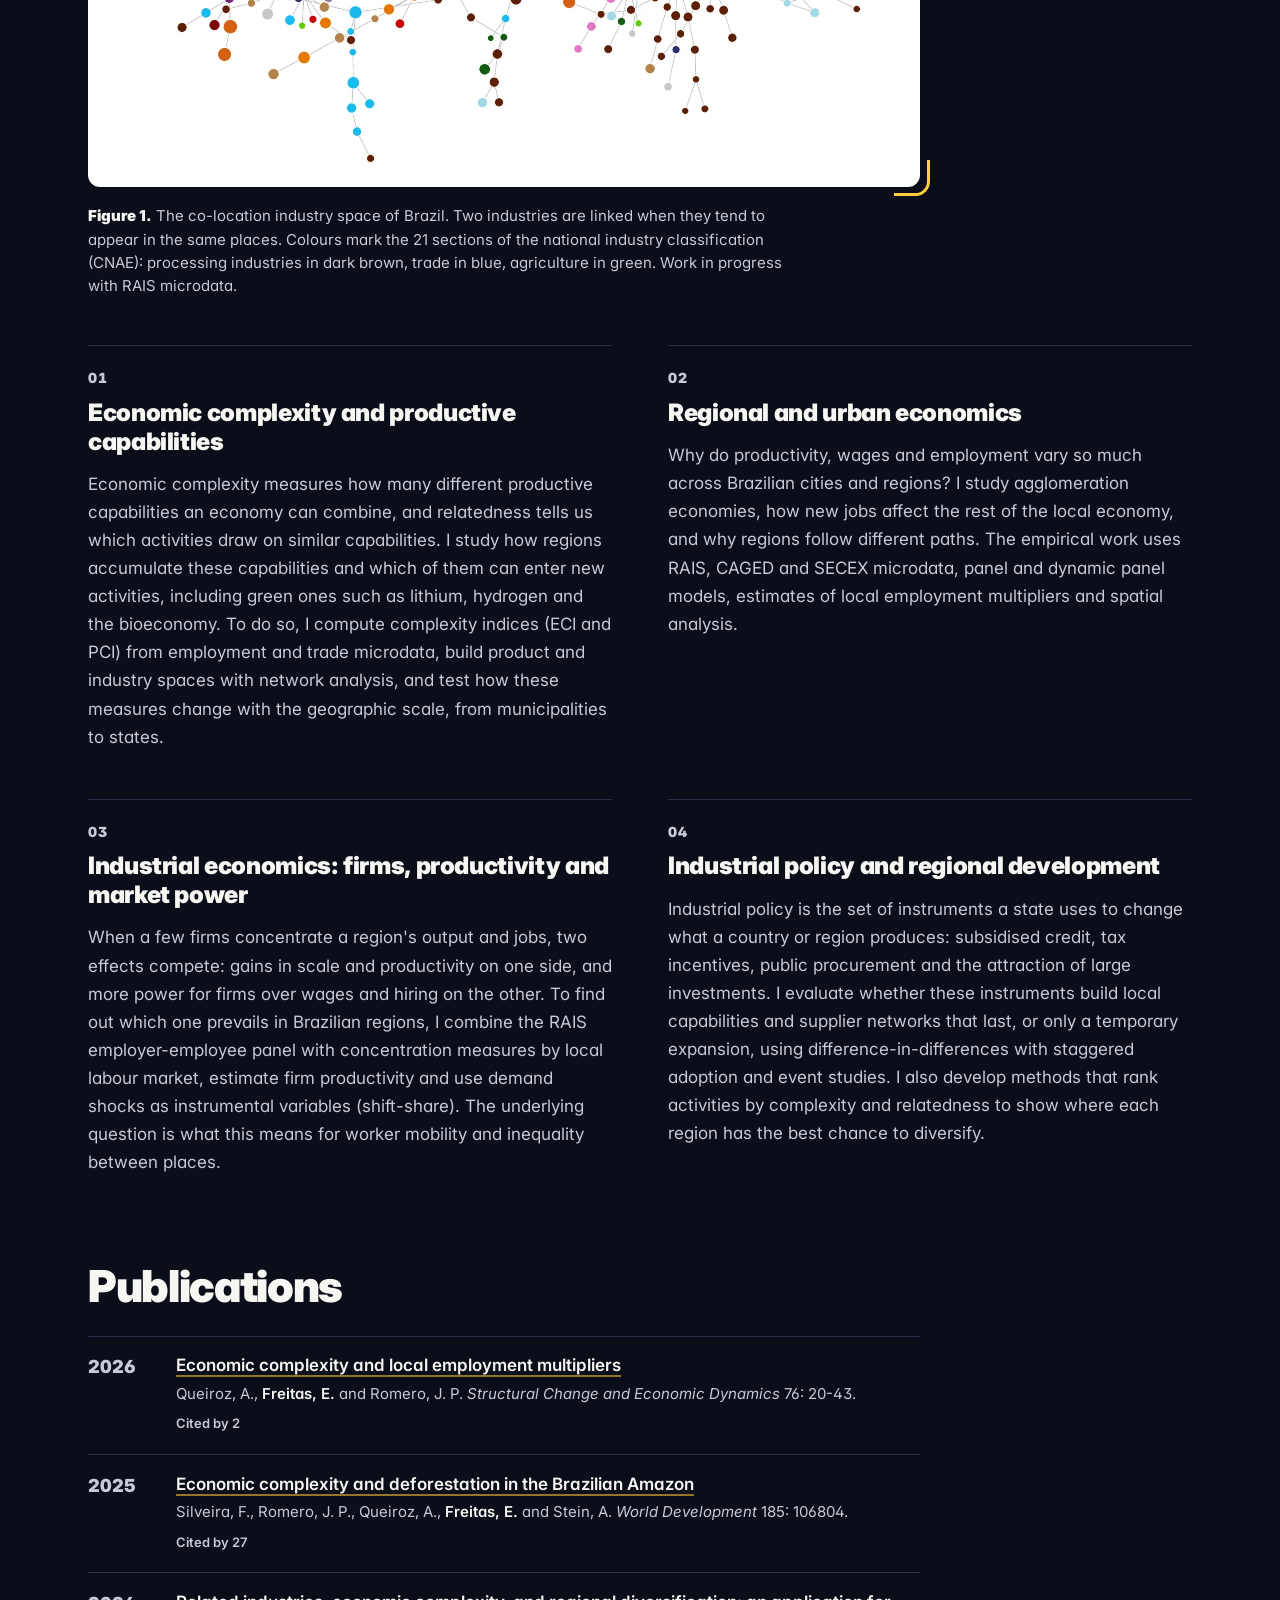
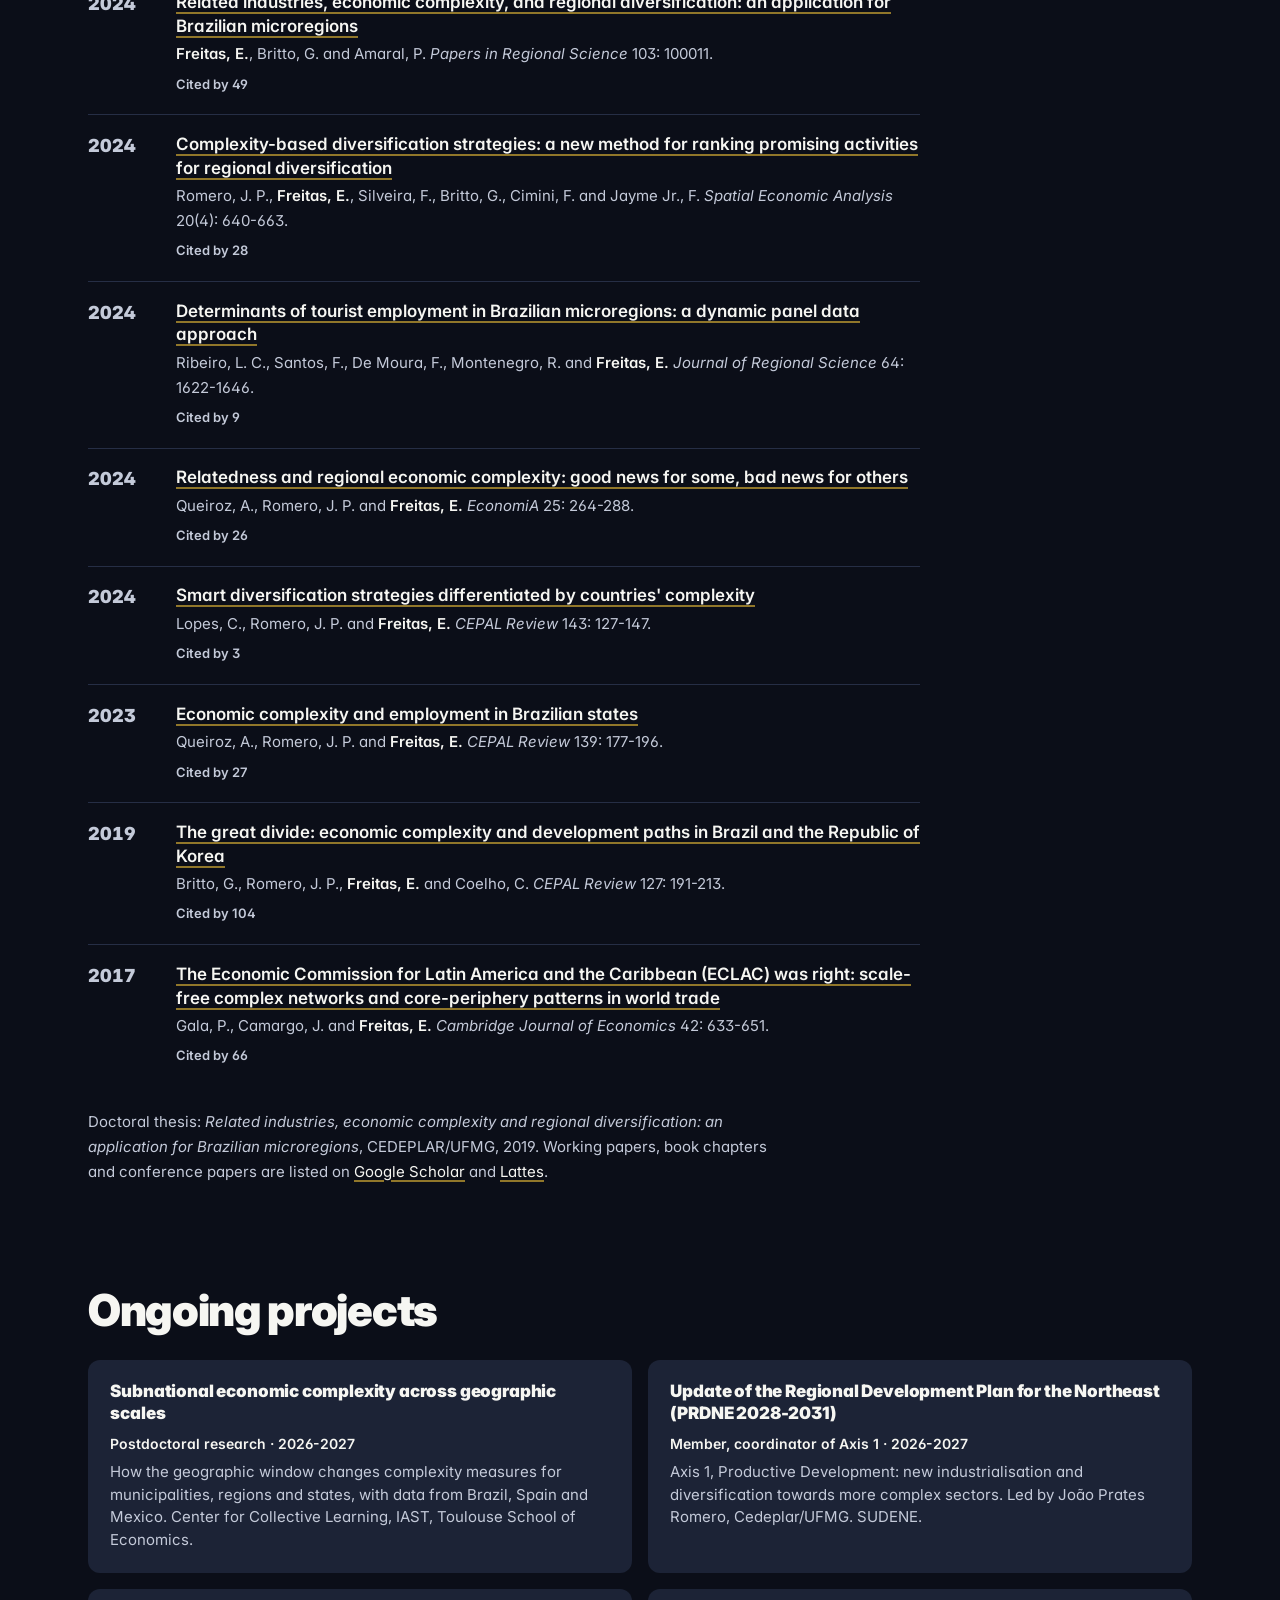
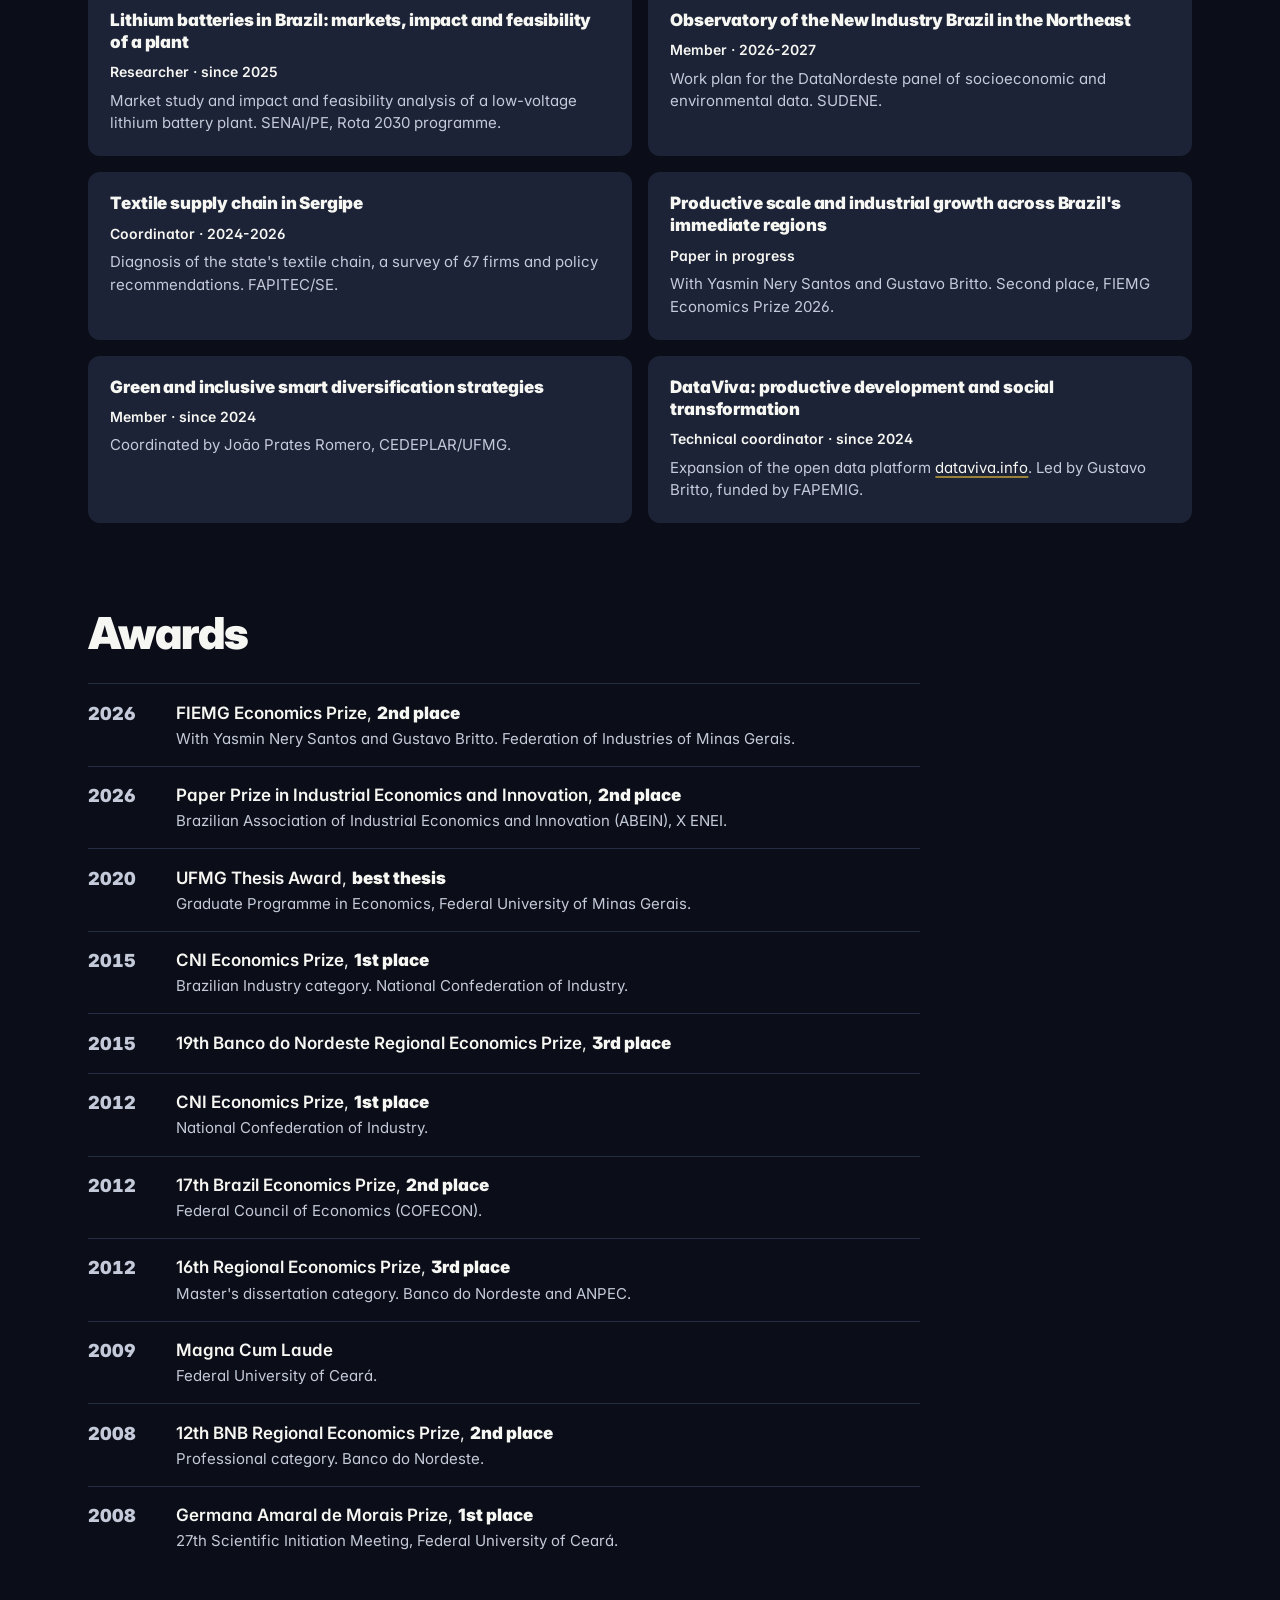
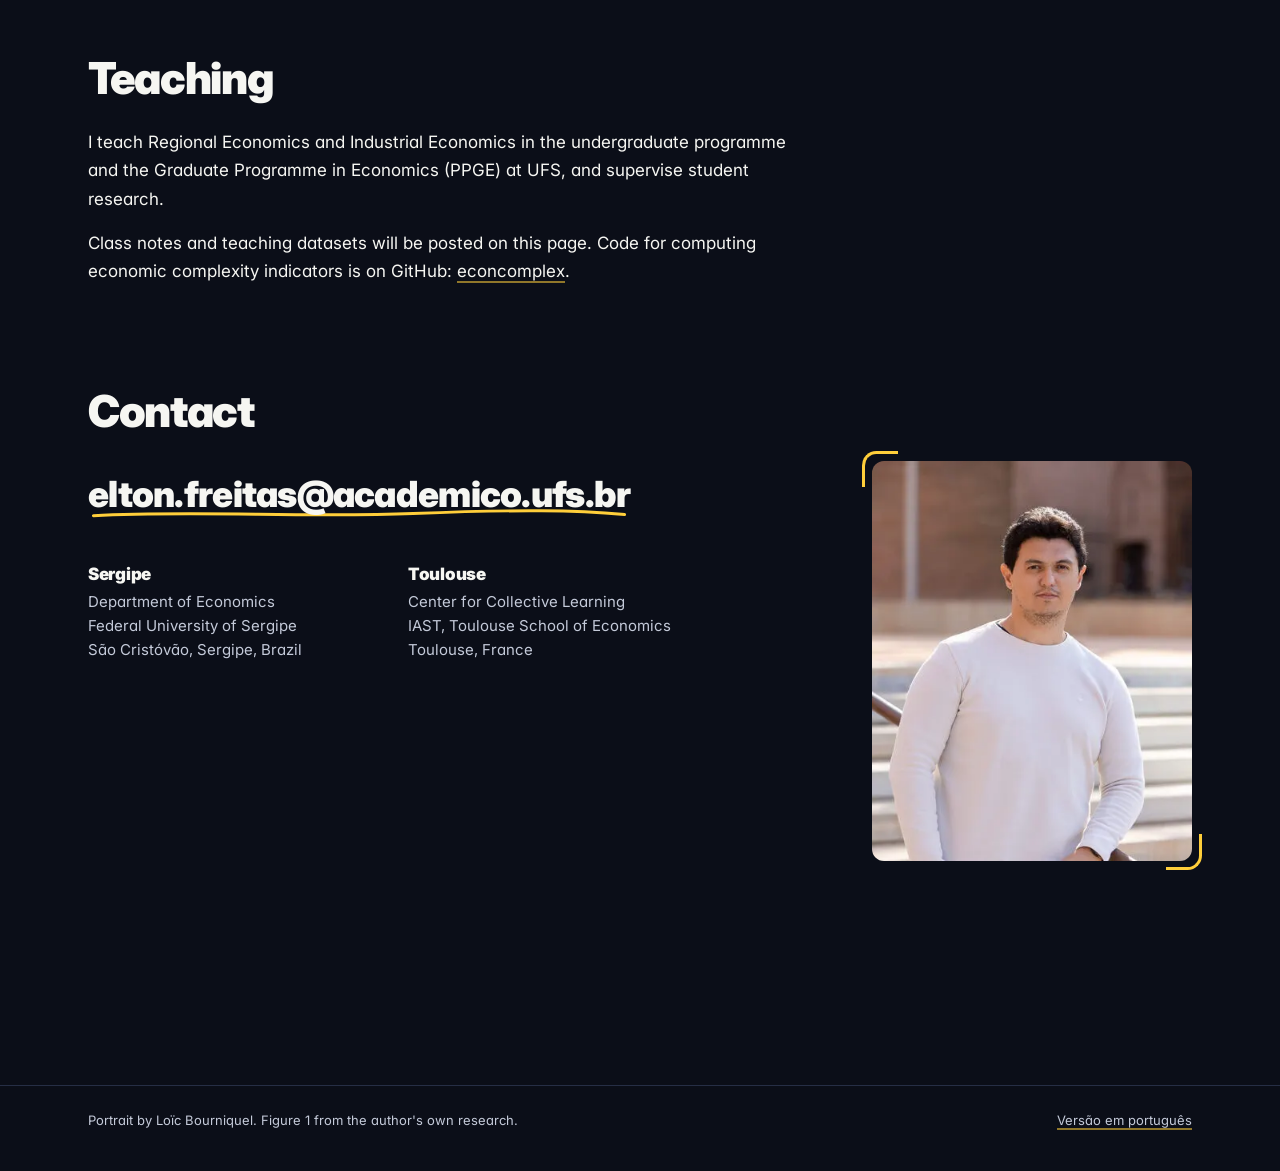
==== commit 3cc6bd37: "Fold methods into research area text; update postdoc project; add PRDNE Co-Authored-By: Claude Opus " ====
--- a/en/index.html
+++ b/en/index.html
@@ -25,7 +25,7 @@
   <link rel="preconnect" href="https://fonts.googleapis.com">
   <link rel="preconnect" href="https://fonts.gstatic.com" crossorigin>
   <link href="https://fonts.googleapis.com/css2?family=Caveat:wght@700&amp;family=Inter:opsz,wght@14..32,400;14..32,600;14..32,900&amp;display=swap" rel="stylesheet">
-  <link rel="stylesheet" href="../style.css?v=19">
+  <link rel="stylesheet" href="../style.css?v=20">
 
   <script type="application/ld+json">
   {
@@ -133,29 +133,25 @@
         <article class="axis">
           <span class="num">01</span>
           <h3>Economic complexity and productive capabilities</h3>
-          <p>Economic complexity measures how many different productive capabilities an economy can combine, and relatedness tells us which activities draw on similar capabilities. I study how regions accumulate these capabilities, why some enter sophisticated activities more easily, and which have what it takes to enter green activities such as lithium, hydrogen and the bioeconomy. During my postdoc in Toulouse I am developing the theoretical microfoundations of these measures.</p>
-          <p class="methods"><b>Methods</b>Complexity indices (ECI and PCI), product and industry spaces, network analysis and theoretical models of matching with frictions.</p>
+          <p>Economic complexity measures how many different productive capabilities an economy can combine, and relatedness tells us which activities draw on similar capabilities. I study how regions accumulate these capabilities and which of them can enter new activities, including green ones such as lithium, hydrogen and the bioeconomy. To do so, I compute complexity indices (ECI and PCI) from employment and trade microdata, build product and industry spaces with network analysis, and test how these measures change with the geographic scale, from municipalities to states.</p>
         </article>
 
         <article class="axis">
           <span class="num">02</span>
           <h3>Regional and urban economics</h3>
-          <p>Why do productivity, wages and employment vary so much across Brazilian cities and regions? I study agglomeration economies, how new jobs affect the rest of the local economy, and why regions follow different paths, from microregions to states.</p>
-          <p class="methods"><b>Methods</b>RAIS, CAGED and SECEX microdata, panel and dynamic panel data, local employment multipliers and spatial analysis.</p>
+          <p>Why do productivity, wages and employment vary so much across Brazilian cities and regions? I study agglomeration economies, how new jobs affect the rest of the local economy, and why regions follow different paths. The empirical work uses RAIS, CAGED and SECEX microdata, panel and dynamic panel models, estimates of local employment multipliers and spatial analysis.</p>
         </article>
 
         <article class="axis">
           <span class="num">03</span>
           <h3>Industrial economics: firms, productivity and market power</h3>
-          <p>When a few firms concentrate a region's output and jobs, two effects compete: gains in scale and productivity on one side, and more power for firms over wages and hiring on the other. I study which one prevails in Brazilian regions and what it means for worker mobility and inequality between places.</p>
-          <p class="methods"><b>Methods</b>RAIS employer-employee panel, concentration measures by local labour market, instrumental variables with demand shocks (shift-share) and firm productivity estimation.</p>
+          <p>When a few firms concentrate a region's output and jobs, two effects compete: gains in scale and productivity on one side, and more power for firms over wages and hiring on the other. To find out which one prevails in Brazilian regions, I combine the RAIS employer-employee panel with concentration measures by local labour market, estimate firm productivity and use demand shocks as instrumental variables (shift-share). The underlying question is what this means for worker mobility and inequality between places.</p>
         </article>
 
         <article class="axis">
           <span class="num">04</span>
           <h3>Industrial policy and regional development</h3>
-          <p>Industrial policy is the set of instruments a state uses to change what a country or region produces: subsidised credit, tax incentives, public procurement and the attraction of large investments. I evaluate whether these instruments build local capabilities and supplier networks that last, or only a temporary expansion, and develop methods to identify the activities in which each region has the best chance to diversify.</p>
-          <p class="methods"><b>Methods</b>Difference-in-differences with staggered adoption, event studies and ranking of activities by complexity and relatedness.</p>
+          <p>Industrial policy is the set of instruments a state uses to change what a country or region produces: subsidised credit, tax incentives, public procurement and the attraction of large investments. I evaluate whether these instruments build local capabilities and supplier networks that last, or only a temporary expansion, using difference-in-differences with staggered adoption and event studies. I also develop methods that rank activities by complexity and relatedness to show where each region has the best chance to diversify.</p>
         </article>
       </div>
     </section>
@@ -251,9 +247,14 @@
       <h2>Ongoing projects</h2>
       <ul class="projects">
         <li>
-          <span class="what">Microfoundations of economic complexity</span>
+          <span class="what">Subnational economic complexity across geographic scales</span>
           <span class="role">Postdoctoral research · 2026-2027</span>
-          <span class="detail">Center for Collective Learning, IAST, Toulouse School of Economics.</span>
+          <span class="detail">How the geographic window changes complexity measures for municipalities, regions and states, with data from Brazil, Spain and Mexico. Center for Collective Learning, IAST, Toulouse School of Economics.</span>
+        </li>
+        <li>
+          <span class="what">Update of the Regional Development Plan for the Northeast (PRDNE 2028-2031)</span>
+          <span class="role">Member, coordinator of Axis 1 · 2026-2027</span>
+          <span class="detail">Axis 1, Productive Development: new industrialisation and diversification towards more complex sectors. Led by João Prates Romero, Cedeplar/UFMG. SUDENE.</span>
         </li>
         <li>
           <span class="what">Lithium batteries in Brazil: markets, impact and feasibility of a plant</span>
@@ -352,6 +353,6 @@
   </div>
 </footer>
 
-<script src="../script.js?v=19" defer></script>
+<script src="../script.js?v=20" defer></script>
 </body>
 </html>
--- a/style.css
+++ b/style.css
@@ -360,21 +360,6 @@
 }
 .axis h3 { font-size: 1.5rem; margin-bottom: 0.85rem; }
 .axis p { margin: 0; color: var(--text-2); }
-.axis .methods {
-  margin-top: 1rem;
-  padding-top: 0.85rem;
-  border-top: 1px dashed var(--line);
-  color: var(--text);
-  font-size: 0.9375rem;
-  line-height: 1.55;
-}
-.axis .methods b {
-  display: block;
-  font-weight: 600;
-  font-size: 0.8125rem;
-  color: var(--text-2);
-  margin-bottom: 0.2rem;
-}
 
 /* Figure 1 */
 .figure {
